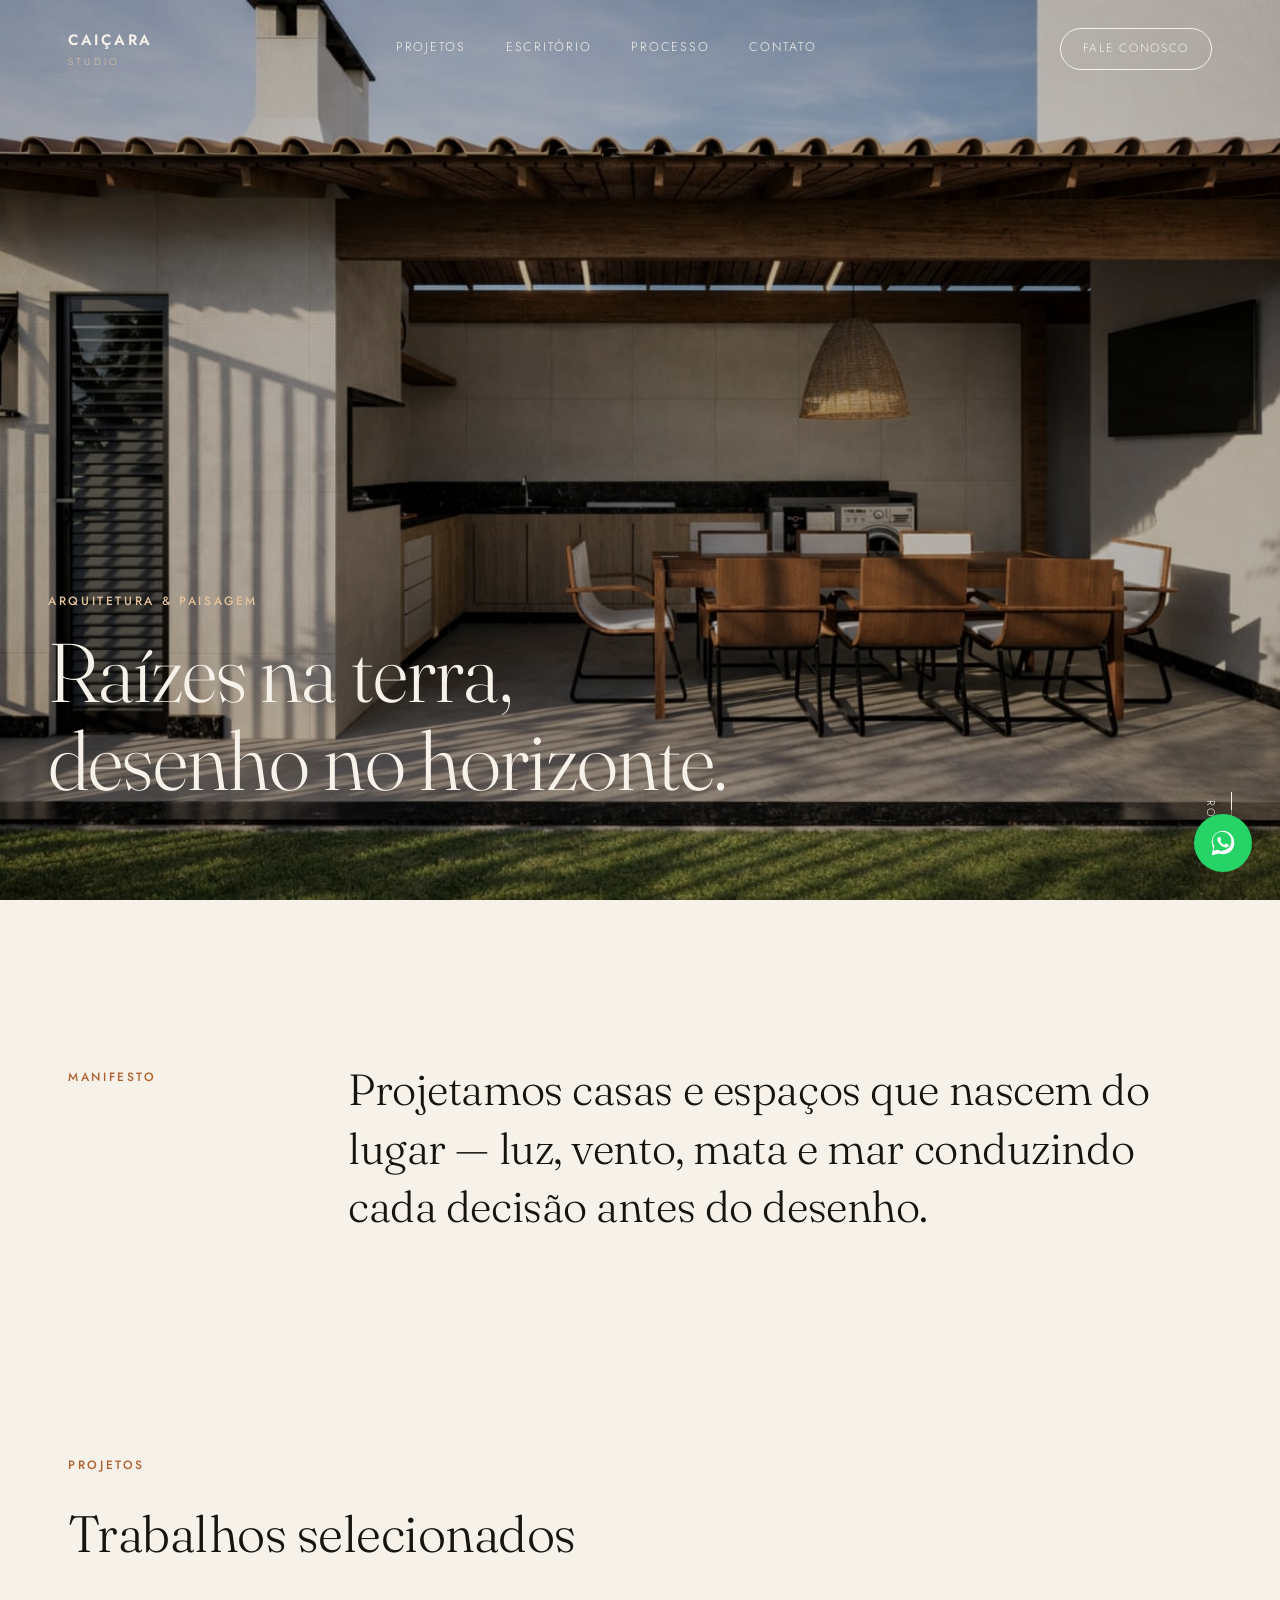
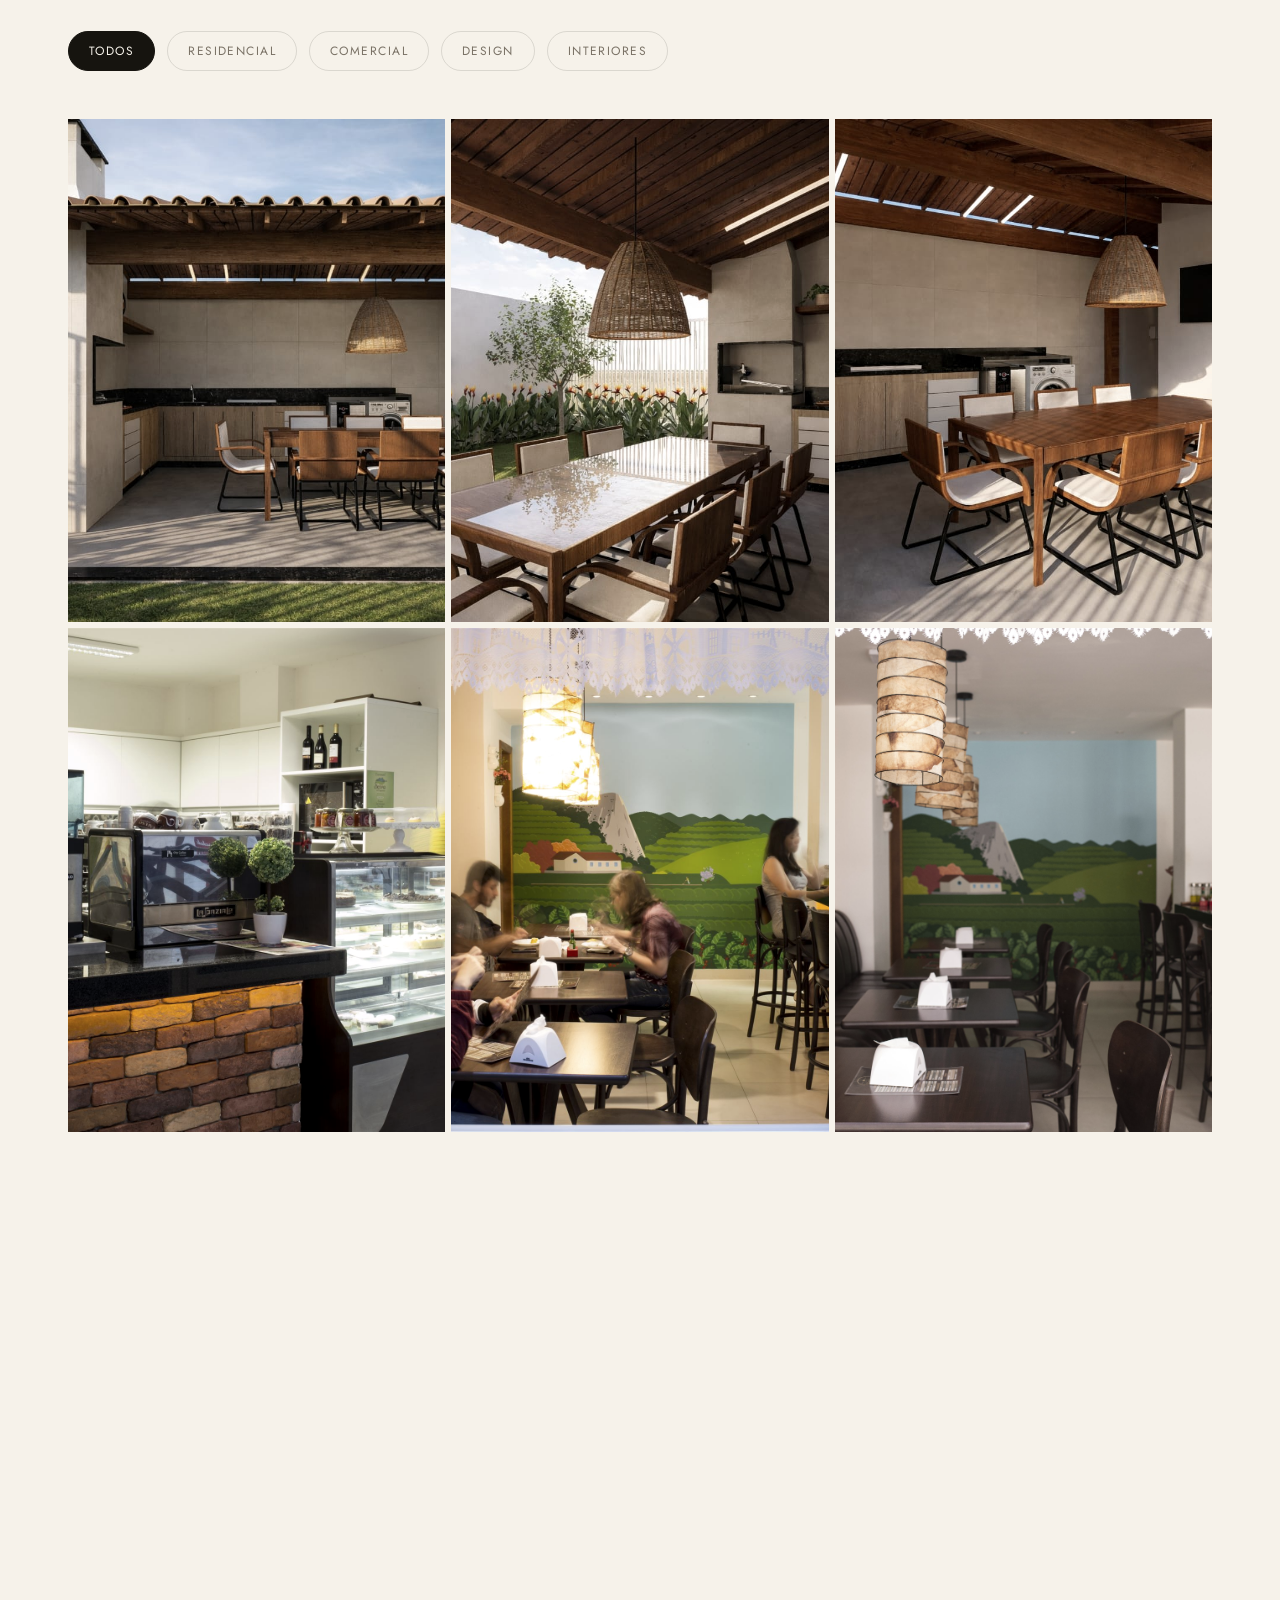
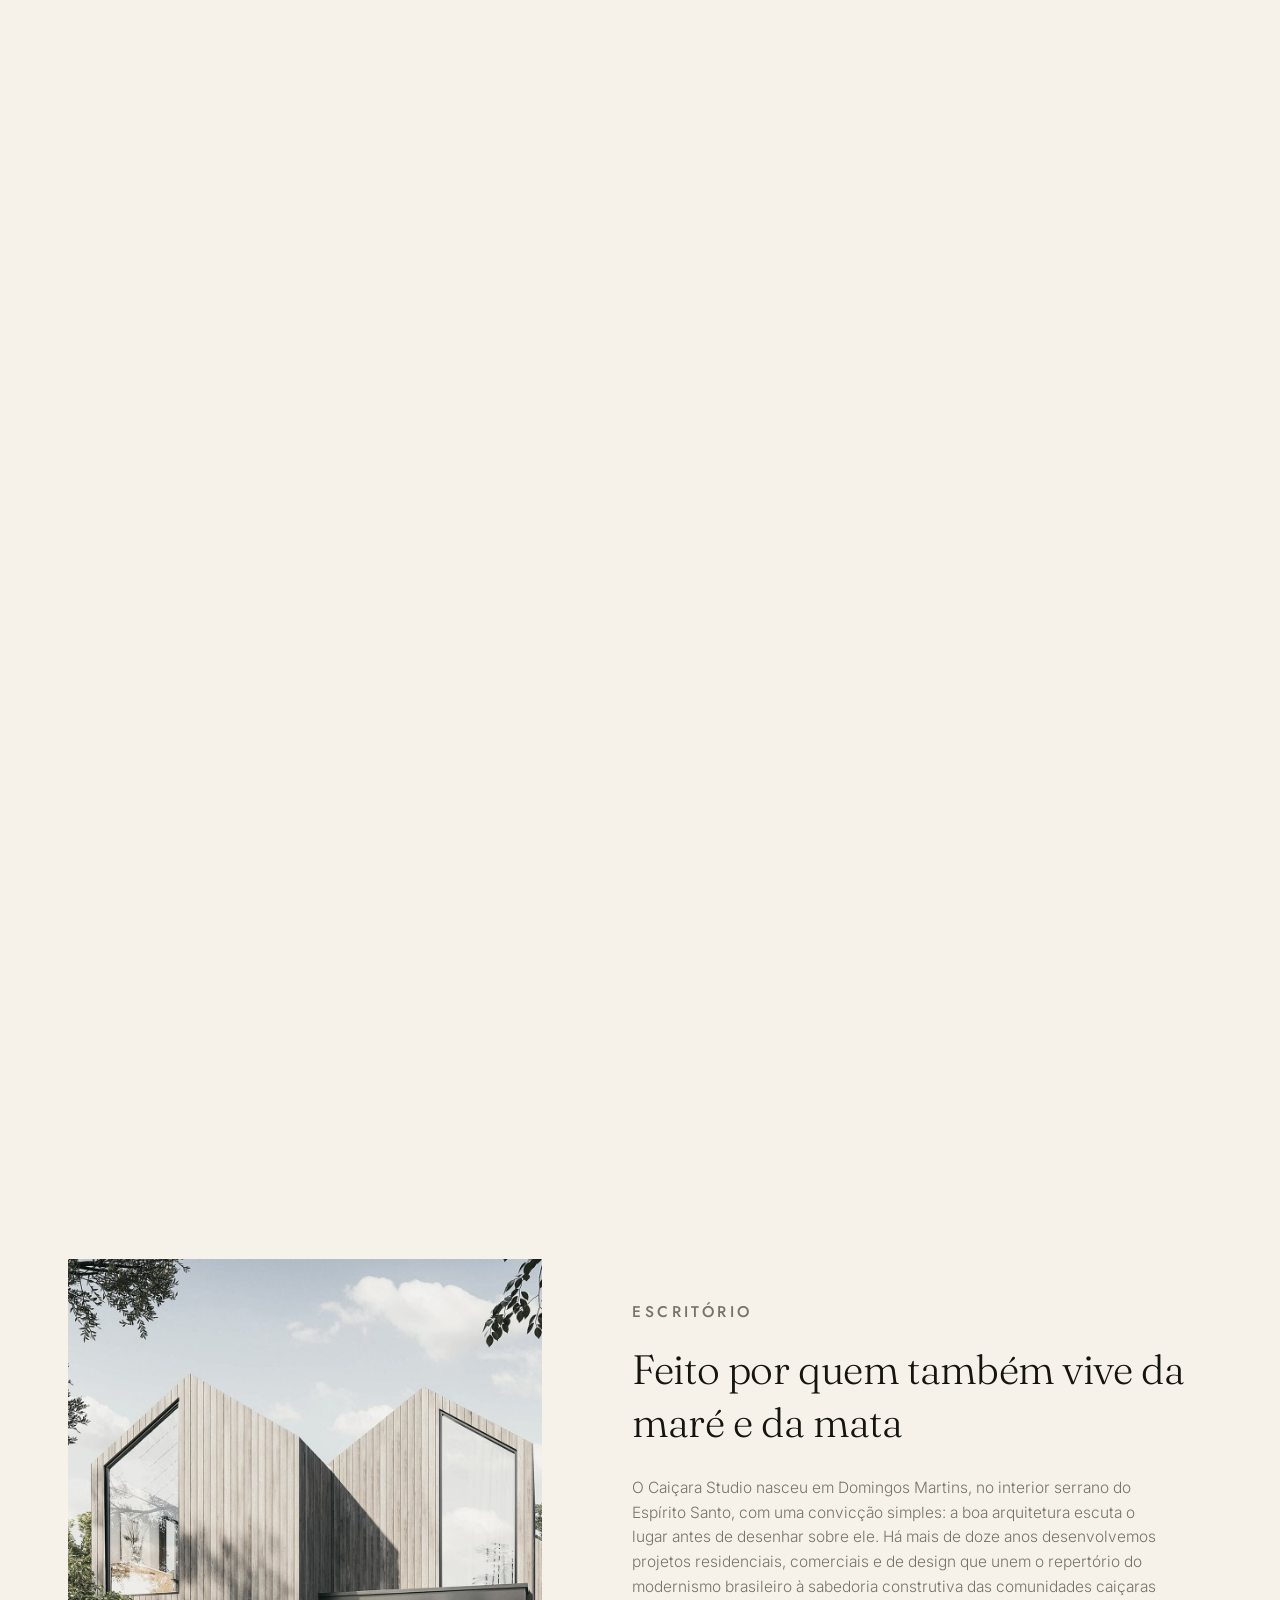
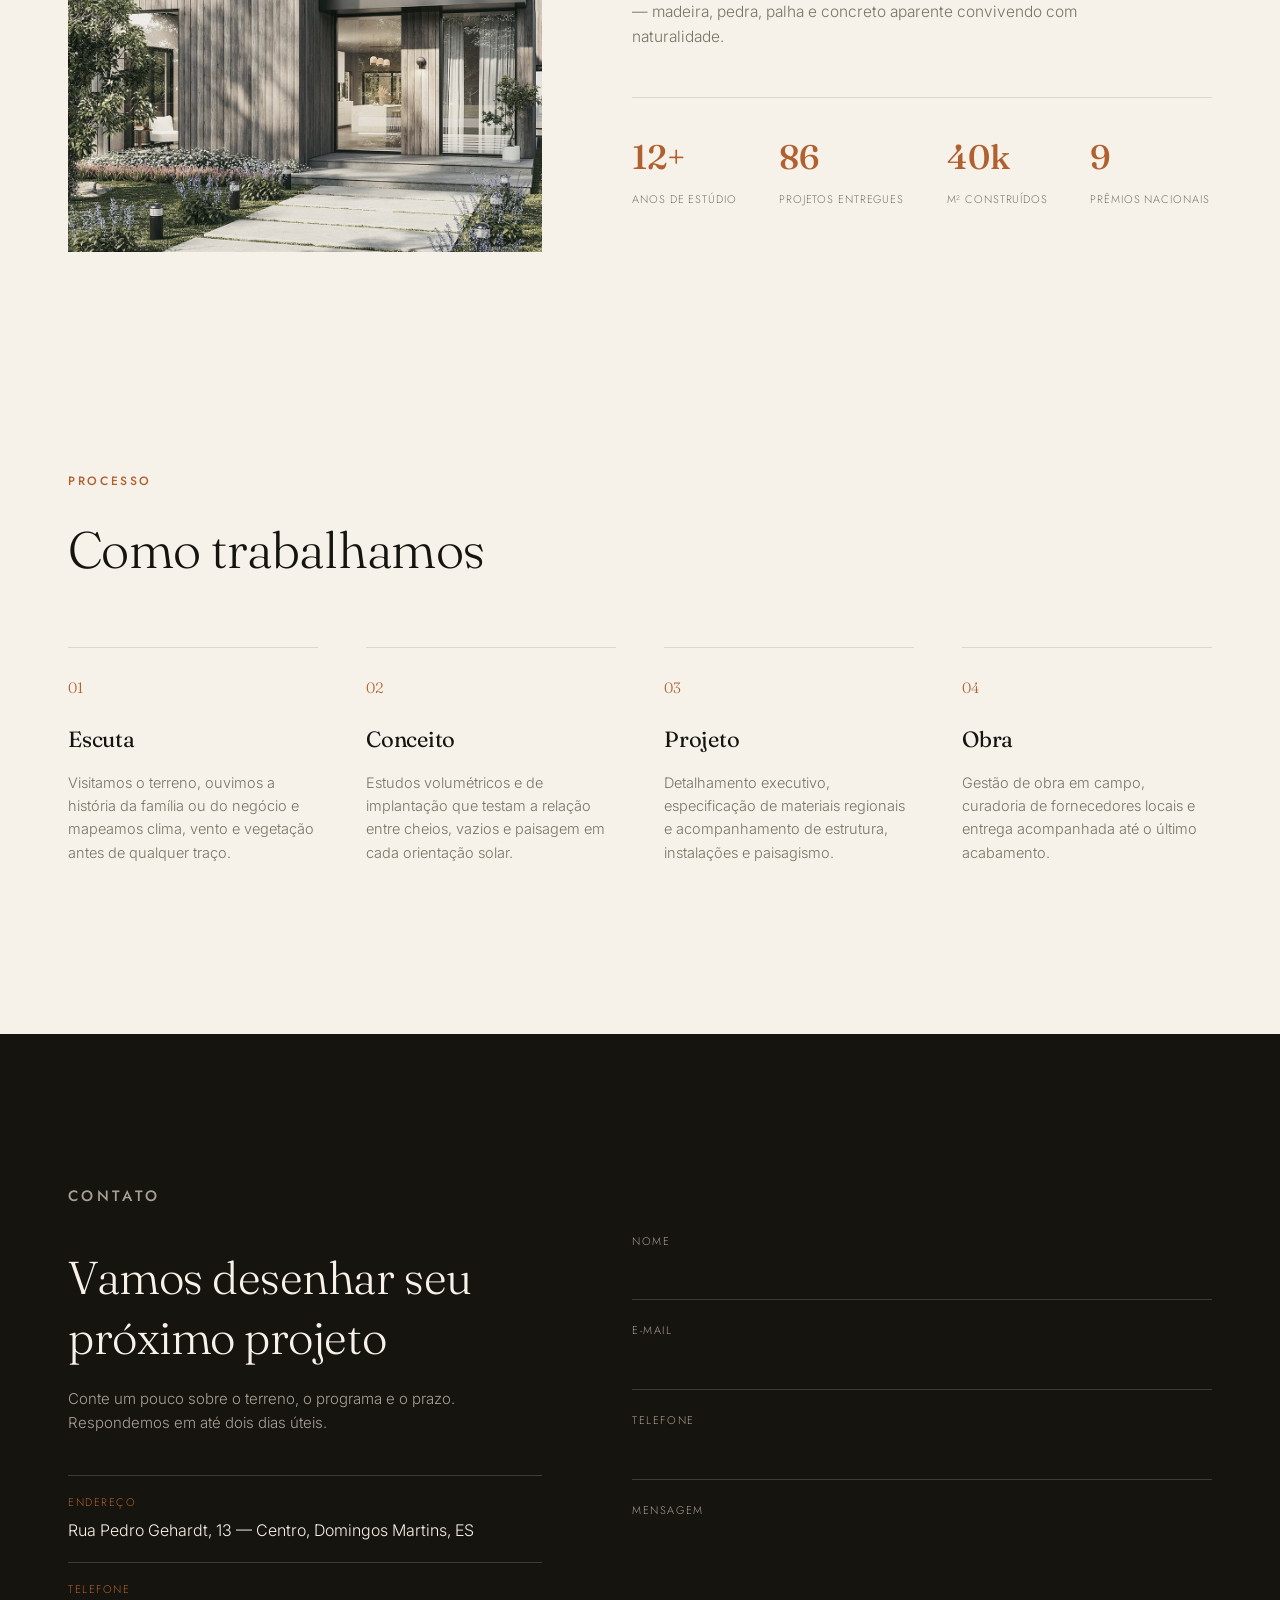
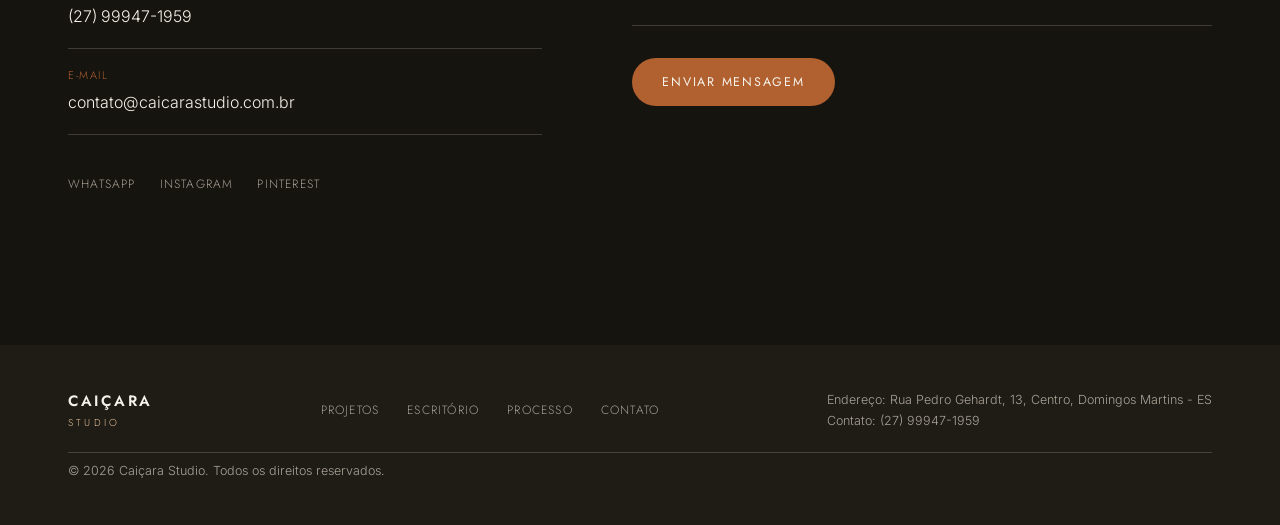
==== index.html @ fe9eb325 "Atualiza site" ====
<!DOCTYPE html>
<html lang="pt-BR">
<head>
<meta charset="UTF-8">
<meta name="viewport" content="width=device-width, initial-scale=1.0">
<title>Caiçara Studio — Arquitetura</title>
<meta name="description" content="Caiçara Studio — arquitetura contemporânea enraizada na paisagem brasileira.">
<link rel="preconnect" href="https://fonts.googleapis.com">
<link rel="preconnect" href="https://fonts.gstatic.com" crossorigin>
<link href="https://fonts.googleapis.com/css2?family=Fraunces:opsz,wght@9..144,300;9..144,400;9..144,500;9..144,600&family=Jost:wght@300;400;500;600&family=Inter:wght@300;400;500&display=swap" rel="stylesheet">
<link rel="stylesheet" href="assets/css/style.css">
</head>
<body>

<div class="preloader" id="preloader"><span>CAIÇARA STUDIO</span></div>

<header class="site-header" id="siteHeader">
  <div class="header-inner">
    <a href="#top" class="logo">CAIÇARA<span>STUDIO</span></a>
    <nav class="main-nav" id="mainNav">
      <a href="#projetos">Projetos</a>
      <a href="#escritorio">Escritório</a>
      <a href="#processo">Processo</a>
      <a href="#contato">Contato</a>
    </nav>
    <div class="header-right">
      <a href="#contato" class="btn-ghost">Fale conosco</a>
      <button class="nav-toggle" id="navToggle" aria-label="Abrir menu">
        <span></span><span></span><span></span>
      </button>
    </div>
  </div>
</header>

<div class="mobile-nav" id="mobileNav">
  <nav>
    <a href="#projetos">Projetos</a>
    <a href="#escritorio">Escritório</a>
    <a href="#processo">Processo</a>
    <a href="#contato">Contato</a>
  </nav>
  <div class="mobile-nav-footer">
    <p>Domingos Martins — Espírito Santo, Brasil</p>
    <p>contato@caicarastudio.com.br</p>
  </div>
</div>

<a href="https://wa.me/5527999471959?text=Ol%C3%A1%2C%20gostaria%20de%20falar%20sobre%20um%20projeto." class="whatsapp-btn" target="_blank" rel="noopener" aria-label="Falar no WhatsApp">
  <svg viewBox="0 0 32 32" fill="currentColor" aria-hidden="true">
    <path d="M16.02 3C9.4 3 4 8.37 4 14.98c0 2.17.58 4.28 1.68 6.15L3.9 29l8.05-1.75a12.98 12.98 0 0 0 4.07.65h.01c6.63 0 12.02-5.37 12.02-11.98C28.05 8.37 22.66 3 16.02 3zm0 21.9h-.01a9.9 9.9 0 0 1-5.05-1.38l-.36-.21-4.78 1.04 1.02-4.66-.24-.38a9.87 9.87 0 0 1-1.53-5.33c0-5.47 4.46-9.92 9.96-9.92 2.66 0 5.15 1.04 7.03 2.92a9.86 9.86 0 0 1 2.91 7.02c0 5.47-4.46 9.9-9.95 9.9zm5.45-7.42c-.3-.15-1.76-.87-2.03-.97-.27-.1-.47-.15-.67.15-.2.3-.77.97-.94 1.16-.17.2-.35.22-.65.07-.3-.15-1.24-.46-2.36-1.46-.87-.78-1.46-1.74-1.63-2.04-.17-.3-.02-.46.13-.6.13-.13.3-.35.44-.52.15-.17.2-.3.3-.5.1-.2.05-.37-.02-.52-.07-.15-.67-1.62-.92-2.22-.24-.58-.49-.5-.67-.51h-.57c-.2 0-.52.07-.79.37s-1.04 1.02-1.04 2.48 1.07 2.87 1.22 3.07c.15.2 2.1 3.2 5.08 4.49.71.31 1.26.49 1.69.62.71.23 1.36.2 1.87.12.57-.08 1.76-.72 2-1.42.25-.7.25-1.29.17-1.42-.07-.13-.27-.2-.57-.35z"/>
  </svg>
</a>

<main id="top">

  <!-- HERO -->
  <section class="hero">
    <div class="hero-media">
      <img src="assets/img/projeto-gourmet-exterior.jpg" alt="Casa Boiçucanga — área gourmet integrada ao jardim" loading="eager">
    </div>
    <div class="hero-content">
      <p class="eyebrow reveal">Arquitetura &amp; Paisagem</p>
      <h1 class="reveal">Raízes na terra,<br>desenho no horizonte.</h1>
    </div>
    <a href="#manifesto" class="scroll-cue">
      <span>Rolar</span>
      <i></i>
    </a>
  </section>

  <!-- MANIFESTO -->
  <section class="manifesto" id="manifesto">
    <div class="container split">
      <p class="eyebrow reveal">Manifesto</p>
      <h2 class="reveal">Projetamos casas e espaços que nascem do lugar — luz, vento, mata e mar conduzindo cada decisão antes do desenho.</h2>
    </div>
  </section>

  <!-- PROJETOS -->
  <section class="projects" id="projetos">
    <div class="container">
      <div class="section-head reveal">
        <p class="eyebrow">Projetos</p>
        <h2>Trabalhos selecionados</h2>
      </div>

      <div class="filters reveal">
        <button class="filter-btn active" data-filter="all">Todos</button>
        <button class="filter-btn" data-filter="residencial">Residencial</button>
        <button class="filter-btn" data-filter="comercial">Comercial</button>
        <button class="filter-btn" data-filter="design">Design</button>
        <button class="filter-btn" data-filter="interiores">Interiores</button>
      </div>

      <div class="project-grid" id="projectGrid">

        <article class="project-card reveal" data-category="residencial">
          <div class="project-img">
            <img src="assets/img/projeto-gourmet-exterior.jpg" alt="Casa Boiçucanga — fachada da área gourmet">
          </div>
          <div class="project-info">
            <h3>Casa Boiçucanga</h3>
            <p>Residencial — Fachada, Boiçucanga, SP</p>
          </div>
        </article>

        <article class="project-card reveal" data-category="residencial">
          <div class="project-img">
            <img src="assets/img/projeto-gourmet-jardim.jpg" alt="Casa Boiçucanga — área gourmet vista do jardim">
          </div>
          <div class="project-info">
            <h3>Casa Boiçucanga</h3>
            <p>Residencial — Jardim, Boiçucanga, SP</p>
          </div>
        </article>

        <article class="project-card reveal" data-category="interiores">
          <div class="project-img">
            <img src="assets/img/projeto-gourmet-jantar.jpg" alt="Casa Boiçucanga — área gourmet, sala de jantar">
          </div>
          <div class="project-info">
            <h3>Casa Boiçucanga</h3>
            <p>Interiores — Área Gourmet, Boiçucanga, SP</p>
          </div>
        </article>

        <article class="project-card reveal" data-category="comercial">
          <div class="project-img">
            <img src="assets/img/projeto-cafe-koehler-balcao.jpg" alt="Café Koehler — balcão e vitrine de doces">
          </div>
          <div class="project-info">
            <h3>Café Koehler</h3>
            <p>Comercial — Balcão, Domingos Martins, ES</p>
          </div>
        </article>

        <article class="project-card reveal" data-category="comercial">
          <div class="project-img">
            <img src="assets/img/projeto-cafe-koehler-salao.jpg" alt="Café Koehler — salão visto da vitrine externa">
          </div>
          <div class="project-info">
            <h3>Café Koehler</h3>
            <p>Comercial — Salão, Domingos Martins, ES</p>
          </div>
        </article>

        <article class="project-card reveal" data-category="design">
          <div class="project-img">
            <img src="assets/img/projeto-cafe-koehler-luminarias.jpg" alt="Café Koehler — luminárias artesanais feitas de filtros de café reutilizados">
          </div>
          <div class="project-info">
            <h3>Luminárias Café Koehler</h3>
            <p>Design — Iluminação autoral, Domingos Martins, ES</p>
          </div>
        </article>

        <article class="project-card reveal" data-category="design">
          <div class="project-img">
            <img src="assets/img/projeto-cafe-koehler-parede.jpg" alt="Café Koehler — luminárias e quadro em referência à cultura alemã sobre parede em OSB">
          </div>
          <div class="project-info">
            <h3>Café Koehler</h3>
            <p>Design — Identidade e materialidade, Domingos Martins, ES</p>
          </div>
        </article>

        <article class="project-card reveal" data-category="comercial">
          <div class="project-img">
            <img src="assets/img/projeto-cafe-koehler-cozinha.jpg" alt="Café Koehler — cozinha show e balcão de atendimento em movimento">
          </div>
          <div class="project-info">
            <h3>Café Koehler</h3>
            <p>Comercial — Cozinha Show, Domingos Martins, ES</p>
          </div>
        </article>

        <article class="project-card reveal" data-category="design">
          <div class="project-img">
            <img src="assets/img/projeto-garden-center-jardim.jpg" alt="Garden Center América do Sul — jardim sensorial com deck e vegetação">
          </div>
          <div class="project-info">
            <h3>Garden Center América do Sul</h3>
            <p>Design — Jardim Sensorial, Serra, ES</p>
          </div>
        </article>

        <article class="project-card reveal" data-category="comercial">
          <div class="project-img">
            <img src="assets/img/projeto-garden-center-lojas.jpg" alt="Garden Center América do Sul — corredor de lojas internas sob a estufa">
          </div>
          <div class="project-info">
            <h3>Garden Center América do Sul</h3>
            <p>Comercial — Lojas Internas, Serra, ES</p>
          </div>
        </article>

        <article class="project-card reveal" data-category="residencial">
          <div class="project-img">
            <img src="assets/img/projeto-residencia-render.jpg" alt="Residência Trapiche — fachada em madeira integrada à vegetação">
          </div>
          <div class="project-info">
            <h3>Residência Trapiche</h3>
            <p>Residencial — Ubatuba, SP</p>
          </div>
        </article>

        <article class="project-card reveal" data-category="interiores">
          <div class="project-img">
            <img src="assets/img/projeto-banheiro-suite.jpg" alt="Casa Boiçucanga — banheiro da suíte master">
          </div>
          <div class="project-info">
            <h3>Casa Boiçucanga</h3>
            <p>Interiores — Suíte Master, Boiçucanga, SP</p>
          </div>
        </article>

        <article class="project-card reveal" data-category="comercial">
          <div class="project-img">
            <img src="assets/img/projeto-garden-center-fachada.jpg" alt="Garden Center América do Sul — fachada e estacionamento">
          </div>
          <div class="project-info">
            <h3>Garden Center América do Sul</h3>
            <p>Comercial — Fachada, Serra, ES</p>
          </div>
        </article>

        <article class="project-card reveal" data-category="comercial">
          <div class="project-img">
            <img src="assets/img/projeto-garden-center-estufa.jpg" alt="Garden Center América do Sul — estufa com lago ornamental">
          </div>
          <div class="project-info">
            <h3>Garden Center América do Sul</h3>
            <p>Comercial — Estufa, Serra, ES</p>
          </div>
        </article>

        <article class="project-card reveal" data-category="interiores">
          <div class="project-img">
            <img src="assets/img/projeto-banheiro-master.jpg" alt="Casa Boiçucanga — lavabo social">
          </div>
          <div class="project-info">
            <h3>Casa Boiçucanga</h3>
            <p>Interiores — Lavabo Social, Boiçucanga, SP</p>
          </div>
        </article>

      </div>
    </div>
  </section>

  <!-- ESCRITÓRIO -->
  <section class="studio" id="escritorio">
    <div class="container split-2">
      <div class="studio-img reveal">
        <img src="assets/img/projeto-residencia-render.jpg" alt="Projeto Caiçara Studio — residência contemporânea em madeira">
      </div>
      <div class="studio-text reveal">
        <p class="eyebrow">Escritório</p>
        <h2>Feito por quem também vive da maré e da mata</h2>
        <p>O Caiçara Studio nasceu em Domingos Martins, no interior serrano do Espírito Santo, com uma convicção simples: a boa arquitetura escuta o lugar antes de desenhar sobre ele. Há mais de doze anos desenvolvemos projetos residenciais, comerciais e de design que unem o repertório do modernismo brasileiro à sabedoria construtiva das comunidades caiçaras — madeira, pedra, palha e concreto aparente convivendo com naturalidade.</p>
        <div class="stats">
          <div class="stat">
            <strong>12+</strong>
            <span>anos de estúdio</span>
          </div>
          <div class="stat">
            <strong>86</strong>
            <span>projetos entregues</span>
          </div>
          <div class="stat">
            <strong>40k</strong>
            <span>m² construídos</span>
          </div>
          <div class="stat">
            <strong>9</strong>
            <span>prêmios nacionais</span>
          </div>
        </div>
      </div>
    </div>
  </section>

  <!-- PROCESSO -->
  <section class="process" id="processo">
    <div class="container">
      <div class="section-head reveal">
        <p class="eyebrow">Processo</p>
        <h2>Como trabalhamos</h2>
      </div>
      <div class="process-grid">
        <div class="process-step reveal">
          <span class="step-num">01</span>
          <h3>Escuta</h3>
          <p>Visitamos o terreno, ouvimos a história da família ou do negócio e mapeamos clima, vento e vegetação antes de qualquer traço.</p>
        </div>
        <div class="process-step reveal">
          <span class="step-num">02</span>
          <h3>Conceito</h3>
          <p>Estudos volumétricos e de implantação que testam a relação entre cheios, vazios e paisagem em cada orientação solar.</p>
        </div>
        <div class="process-step reveal">
          <span class="step-num">03</span>
          <h3>Projeto</h3>
          <p>Detalhamento executivo, especificação de materiais regionais e acompanhamento de estrutura, instalações e paisagismo.</p>
        </div>
        <div class="process-step reveal">
          <span class="step-num">04</span>
          <h3>Obra</h3>
          <p>Gestão de obra em campo, curadoria de fornecedores locais e entrega acompanhada até o último acabamento.</p>
        </div>
      </div>
    </div>
  </section>

  <!-- CONTATO -->
  <section class="contact" id="contato">
    <div class="container split-2">
      <div class="contact-text reveal">
        <p class="eyebrow eyebrow-light">Contato</p>
        <h2>Vamos desenhar seu próximo projeto</h2>
        <p>Conte um pouco sobre o terreno, o programa e o prazo. Respondemos em até dois dias úteis.</p>
        <ul class="contact-info">
          <li><span>Endereço</span>Rua Pedro Gehardt, 13 — Centro, Domingos Martins, ES</li>
          <li><span>Telefone</span>(27) 99947-1959</li>
          <li><span>E-mail</span>contato@caicarastudio.com.br</li>
        </ul>
        <div class="socials">
          <a href="https://wa.me/5527999471959" target="_blank" rel="noopener">WhatsApp</a>
          <a href="#" aria-label="Instagram">Instagram</a>
          <a href="#" aria-label="Pinterest">Pinterest</a>
        </div>
      </div>
      <form class="contact-form reveal" id="contactForm">
        <div class="form-row">
          <label for="name">Nome</label>
          <input type="text" id="name" name="name" required>
        </div>
        <div class="form-row">
          <label for="email">E-mail</label>
          <input type="email" id="email" name="email" required>
        </div>
        <div class="form-row">
          <label for="phone">Telefone</label>
          <input type="tel" id="phone" name="phone">
        </div>
        <div class="form-row">
          <label for="message">Mensagem</label>
          <textarea id="message" name="message" rows="4" required></textarea>
        </div>
        <button type="submit" class="btn-solid">Enviar mensagem</button>
        <p class="form-note" id="formNote"></p>
      </form>
    </div>
  </section>

</main>

<footer class="site-footer">
  <div class="container footer-inner">
    <a href="#top" class="logo">CAIÇARA<span>STUDIO</span></a>
    <nav class="footer-nav">
      <a href="#projetos">Projetos</a>
      <a href="#escritorio">Escritório</a>
      <a href="#processo">Processo</a>
      <a href="#contato">Contato</a>
    </nav>
    <div class="footer-contact">
      <p>Endereço: Rua Pedro Gehardt, 13, Centro, Domingos Martins - ES</p>
      <p>Contato: (27) 99947-1959</p>
    </div>
    <p class="copyright">© <span id="year"></span> Caiçara Studio. Todos os direitos reservados.</p>
  </div>
</footer>

<script src="assets/js/main.js"></script>
</body>
</html>
---- assets/css/style.css ----
/* ===========================================================
   Caiçara Studio — design inspirado no minimalismo editorial
   de estúdios de arquitetura (referência: mk27.com)
   =========================================================== */

:root {
  --color-bg: #f6f2ea;
  --color-bg-alt: #efe8db;
  --color-dark: #16140f;
  --color-dark-alt: #1f1c16;
  --color-text: #2a2620;
  --color-muted: #7a7266;
  --color-accent: #b1602f;
  --color-accent-2: #5c6b4e;
  --color-line: rgba(22, 20, 15, 0.12);
  --color-line-light: rgba(246, 242, 234, 0.18);

  --font-display: "Fraunces", serif;
  --font-nav: "Jost", sans-serif;
  --font-body: "Inter", sans-serif;

  --container: 1240px;
  --transition: 0.5s cubic-bezier(.65,0,.35,1);
}

* { margin: 0; padding: 0; box-sizing: border-box; }

html { scroll-behavior: smooth; }

body {
  background: var(--color-bg);
  color: var(--color-text);
  font-family: var(--font-body);
  font-weight: 300;
  line-height: 1.6;
  -webkit-font-smoothing: antialiased;
  overflow-x: hidden;
}

img { display: block; max-width: 100%; }
a { color: inherit; text-decoration: none; }
button { font-family: inherit; cursor: pointer; border: none; background: none; }
ul { list-style: none; }

.container {
  max-width: var(--container);
  margin: 0 auto;
  padding: 0 48px;
}

.eyebrow {
  font-family: var(--font-nav);
  font-size: 12px;
  letter-spacing: 0.22em;
  text-transform: uppercase;
  color: var(--color-accent);
  margin-bottom: 18px;
  font-weight: 500;
}
.eyebrow-light { color: #d8b48f; }

h1, h2, h3 {
  font-family: var(--font-display);
  font-weight: 400;
  letter-spacing: -0.01em;
  color: var(--color-dark);
}

/* ---------- Preloader ---------- */
.preloader {
  position: fixed;
  inset: 0;
  background: var(--color-dark);
  color: var(--color-bg);
  display: flex;
  align-items: center;
  justify-content: center;
  z-index: 9999;
  font-family: var(--font-nav);
  letter-spacing: 0.3em;
  font-size: 13px;
  transition: opacity 0.6s ease, visibility 0.6s ease;
}
.preloader.hidden { opacity: 0; visibility: hidden; }

/* ---------- Header ---------- */
.site-header {
  position: fixed;
  top: 0; left: 0; right: 0;
  z-index: 500;
  transition: background var(--transition), padding var(--transition), border-color var(--transition);
  border-bottom: 1px solid transparent;
}
.site-header.scrolled {
  background: rgba(246, 242, 234, 0.92);
  backdrop-filter: blur(10px);
  border-color: var(--color-line);
}
.header-inner {
  max-width: var(--container);
  margin: 0 auto;
  padding: 28px 48px;
  display: flex;
  align-items: center;
  justify-content: space-between;
  transition: padding var(--transition);
}
.site-header.scrolled .header-inner { padding: 18px 48px; }

.logo {
  font-family: var(--font-nav);
  font-size: 15px;
  letter-spacing: 0.18em;
  font-weight: 600;
  color: var(--color-bg);
  transition: color var(--transition);
}
.logo span {
  display: block;
  font-weight: 300;
  font-size: 10px;
  letter-spacing: 0.32em;
  color: #e3c39c;
  margin-top: 2px;
  transition: color var(--transition);
}
.site-header.scrolled .logo { color: var(--color-dark); }
.site-header.scrolled .logo span { color: var(--color-accent); }

.main-nav { display: flex; gap: 40px; }
.main-nav a {
  font-family: var(--font-nav);
  font-size: 12.5px;
  letter-spacing: 0.14em;
  text-transform: uppercase;
  color: var(--color-bg);
  position: relative;
  padding-bottom: 4px;
  transition: color var(--transition);
}
.main-nav a::after {
  content: "";
  position: absolute;
  left: 0; bottom: 0;
  width: 0; height: 1px;
  background: var(--color-accent);
  transition: width var(--transition);
}
.main-nav a:hover::after { width: 100%; }
.site-header.scrolled .main-nav a { color: var(--color-dark); }

.header-right { display: flex; align-items: center; gap: 28px; }

.btn-ghost {
  font-family: var(--font-nav);
  font-size: 12px;
  letter-spacing: 0.14em;
  text-transform: uppercase;
  color: var(--color-bg);
  border: 1px solid var(--color-bg);
  padding: 10px 22px;
  border-radius: 100px;
  transition: background var(--transition), color var(--transition), border-color var(--transition);
}
.btn-ghost:hover { background: var(--color-bg); color: var(--color-dark); }
.site-header.scrolled .btn-ghost { color: var(--color-dark); border-color: var(--color-dark); }
.site-header.scrolled .btn-ghost:hover { background: var(--color-dark); color: var(--color-bg); }

.btn-solid {
  font-family: var(--font-nav);
  font-size: 12.5px;
  letter-spacing: 0.14em;
  text-transform: uppercase;
  background: var(--color-dark);
  color: var(--color-bg);
  padding: 15px 30px;
  border-radius: 100px;
  transition: background var(--transition), transform var(--transition);
}
.btn-solid:hover { background: var(--color-accent); transform: translateY(-2px); }

.nav-toggle {
  display: none;
  flex-direction: column;
  gap: 5px;
  width: 28px;
}
.nav-toggle span {
  display: block;
  height: 1px;
  background: var(--color-bg);
  transition: transform var(--transition), opacity var(--transition), background var(--transition);
}
.site-header.scrolled .nav-toggle span { background: var(--color-dark); }
.nav-toggle.open span { background: var(--color-bg) !important; }
.nav-toggle.open span:nth-child(1) { transform: translateY(6px) rotate(45deg); }
.nav-toggle.open span:nth-child(2) { opacity: 0; }
.nav-toggle.open span:nth-child(3) { transform: translateY(-6px) rotate(-45deg); }

/* ---------- Mobile nav ---------- */
.mobile-nav {
  position: fixed;
  inset: 0;
  background: var(--color-dark);
  z-index: 400;
  display: flex;
  flex-direction: column;
  justify-content: space-between;
  padding: 120px 48px 60px;
  transform: translateY(-100%);
  transition: transform 0.6s cubic-bezier(.65,0,.35,1);
}
.mobile-nav.open { transform: translateY(0); }
.mobile-nav nav { display: flex; flex-direction: column; gap: 22px; }
.mobile-nav nav a {
  font-family: var(--font-display);
  font-size: 38px;
  color: var(--color-bg);
}
.mobile-nav-footer { color: var(--color-muted); font-size: 13px; }
.mobile-nav-footer p { margin-bottom: 6px; }

/* ---------- Hero ---------- */
.hero {
  position: relative;
  height: 100vh;
  min-height: 640px;
  display: flex;
  align-items: flex-end;
  overflow: hidden;
}
.hero-media {
  position: absolute;
  inset: 0;
}
.hero-media img {
  width: 100%; height: 100%;
  object-fit: cover;
  filter: grayscale(15%) contrast(1.05) brightness(0.72);
  transform: scale(1.08);
  animation: heroZoom 14s ease-out forwards;
}
@keyframes heroZoom { to { transform: scale(1); } }

.hero-content {
  position: relative;
  z-index: 2;
  padding: 0 48px 96px;
  color: var(--color-bg);
}
.hero-content .eyebrow { color: #e3c39c; }
.hero-content h1 {
  font-size: clamp(40px, 6.5vw, 92px);
  font-weight: 300;
  line-height: 1.05;
  color: var(--color-bg);
  max-width: 900px;
}

.scroll-cue {
  position: absolute;
  right: 48px; bottom: 48px;
  z-index: 2;
  display: flex;
  align-items: center;
  gap: 12px;
  color: var(--color-bg);
}
.scroll-cue span {
  font-family: var(--font-nav);
  font-size: 11px;
  letter-spacing: 0.2em;
  text-transform: uppercase;
  writing-mode: vertical-rl;
}
.scroll-cue i {
  width: 1px; height: 60px;
  background: rgba(246,242,234,0.4);
  position: relative;
  overflow: hidden;
}
.scroll-cue i::after {
  content: "";
  position: absolute;
  top: 0; left: 0; right: 0;
  height: 30%;
  background: var(--color-bg);
  animation: scrollLine 2.2s ease-in-out infinite;
}
@keyframes scrollLine {
  0% { transform: translateY(-100%); }
  100% { transform: translateY(300%); }
}

/* ---------- Manifesto ---------- */
.manifesto {
  padding: 160px 0;
  background: var(--color-bg);
}
.split { display: flex; gap: 80px; align-items: flex-start; }
.split .eyebrow { flex: 0 0 200px; padding-top: 8px; }
.manifesto h2 {
  font-size: clamp(28px, 3.4vw, 46px);
  font-weight: 300;
  line-height: 1.35;
  max-width: 900px;
}

/* ---------- Section head ---------- */
.section-head { margin-bottom: 56px; }
.section-head h2 {
  font-size: clamp(32px, 4vw, 52px);
  font-weight: 300;
}

/* ---------- Projects ---------- */
.projects { padding: 60px 0 160px; }

.filters {
  display: flex;
  gap: 12px;
  flex-wrap: wrap;
  margin-bottom: 48px;
}
.filter-btn {
  font-family: var(--font-nav);
  font-size: 12px;
  letter-spacing: 0.12em;
  text-transform: uppercase;
  padding: 10px 20px;
  border: 1px solid var(--color-line);
  border-radius: 100px;
  color: var(--color-muted);
  transition: all var(--transition);
}
.filter-btn:hover { border-color: var(--color-dark); color: var(--color-dark); }
.filter-btn.active { background: var(--color-dark); color: var(--color-bg); border-color: var(--color-dark); }

.project-grid {
  display: grid;
  grid-template-columns: repeat(3, 1fr);
  gap: 6px;
}
.project-card {
  position: relative;
  overflow: hidden;
  cursor: pointer;
  transition: opacity 0.4s ease, transform 0.4s ease;
}
.project-card.hidden-card { display: none; }
.project-img { overflow: hidden; aspect-ratio: 3/4; }
.project-img img {
  width: 100%; height: 100%;
  object-fit: cover;
  filter: grayscale(25%) contrast(1.02);
  transition: transform 0.9s cubic-bezier(.25,.8,.25,1), filter 0.6s ease;
}
.project-card:hover .project-img img { transform: scale(1.08); filter: grayscale(0%) contrast(1.05); }

.project-info {
  position: absolute;
  left: 0; right: 0; bottom: 0;
  padding: 28px 26px;
  background: linear-gradient(to top, rgba(15,13,9,0.82) 0%, rgba(15,13,9,0) 100%);
  color: var(--color-bg);
  transform: translateY(12px);
  opacity: 0;
  transition: all var(--transition);
}
.project-card:hover .project-info { transform: translateY(0); opacity: 1; }
.project-info h3 { color: var(--color-bg); font-size: 20px; font-weight: 400; margin-bottom: 4px; }
.project-info p { font-family: var(--font-nav); font-size: 11.5px; letter-spacing: 0.1em; text-transform: uppercase; color: #d8cfc0; }

/* ---------- Studio ---------- */
.studio { padding: 40px 0 160px; background: var(--color-bg); }
.split-2 {
  display: grid;
  grid-template-columns: 0.9fr 1.1fr;
  gap: 90px;
  align-items: center;
}
.studio-img { aspect-ratio: 4/5; overflow: hidden; }
.studio-img img { width: 100%; height: 100%; object-fit: cover; filter: grayscale(30%); }
.studio-text h2 {
  font-size: clamp(28px, 3.2vw, 42px);
  font-weight: 300;
  line-height: 1.3;
  margin-bottom: 26px;
}
.studio-text p { color: var(--color-muted); max-width: 540px; font-size: 15.5px; }

.stats {
  display: grid;
  grid-template-columns: repeat(4, auto);
  gap: 40px;
  margin-top: 48px;
  padding-top: 32px;
  border-top: 1px solid var(--color-line);
}
.stat strong {
  display: block;
  font-family: var(--font-display);
  font-size: 34px;
  font-weight: 500;
  color: var(--color-accent);
}
.stat span {
  font-family: var(--font-nav);
  font-size: 11px;
  letter-spacing: 0.08em;
  text-transform: uppercase;
  color: var(--color-muted);
}

/* ---------- Process ---------- */
.process { padding: 60px 0 170px; }
.process-grid {
  display: grid;
  grid-template-columns: repeat(4, 1fr);
  gap: 48px;
}
.process-step { border-top: 1px solid var(--color-line); padding-top: 28px; }
.step-num {
  font-family: var(--font-display);
  font-size: 15px;
  color: var(--color-accent);
  display: block;
  margin-bottom: 22px;
}
.process-step h3 { font-size: 22px; font-weight: 400; margin-bottom: 14px; }
.process-step p { color: var(--color-muted); font-size: 14.5px; }

/* ---------- Contact ---------- */
.contact {
  background: var(--color-dark);
  color: var(--color-bg);
  padding: 150px 0;
}
.contact-text h2 {
  color: var(--color-bg);
  font-size: clamp(30px, 3.6vw, 46px);
  font-weight: 300;
  line-height: 1.3;
  margin-bottom: 20px;
}
.contact-text > p { color: #a8a196; max-width: 420px; margin-bottom: 40px; font-size: 15px; }

.contact-info { margin-bottom: 40px; }
.contact-info li {
  padding: 18px 0;
  border-top: 1px solid var(--color-line-light);
  font-size: 16px;
}
.contact-info li:last-child { border-bottom: 1px solid var(--color-line-light); }
.contact-info span {
  display: block;
  font-family: var(--font-nav);
  font-size: 11px;
  letter-spacing: 0.14em;
  text-transform: uppercase;
  color: var(--color-accent);
  margin-bottom: 6px;
}

.socials { display: flex; gap: 24px; }
.socials a {
  font-family: var(--font-nav);
  font-size: 12px;
  letter-spacing: 0.1em;
  text-transform: uppercase;
  color: #a8a196;
  border-bottom: 1px solid transparent;
  transition: color var(--transition), border-color var(--transition);
}
.socials a:hover { color: var(--color-bg); border-color: var(--color-bg); }

.contact-form { display: flex; flex-direction: column; gap: 22px; }
.form-row { display: flex; flex-direction: column; gap: 10px; }
.form-row label {
  font-family: var(--font-nav);
  font-size: 11px;
  letter-spacing: 0.14em;
  text-transform: uppercase;
  color: #a8a196;
}
.form-row input, .form-row textarea {
  background: transparent;
  border: none;
  border-bottom: 1px solid var(--color-line-light);
  color: var(--color-bg);
  font-family: var(--font-body);
  font-size: 15px;
  padding: 10px 0;
  resize: none;
  transition: border-color var(--transition);
}
.form-row input:focus, .form-row textarea:focus {
  outline: none;
  border-color: var(--color-accent);
}
.contact-form .btn-solid {
  background: var(--color-accent);
  color: var(--color-bg);
  align-self: flex-start;
  margin-top: 10px;
}
.contact-form .btn-solid:hover { background: var(--color-bg); color: var(--color-dark); }
.form-note { font-size: 13px; color: #d8b48f; min-height: 18px; }

/* ---------- Footer ---------- */
.site-footer { background: var(--color-dark-alt); color: #a8a196; padding: 44px 0; }
.footer-inner {
  display: flex;
  align-items: center;
  justify-content: space-between;
  flex-wrap: wrap;
  gap: 20px;
}
.footer-inner .logo { color: var(--color-bg); }
.footer-nav { display: flex; gap: 28px; }
.footer-nav a {
  font-family: var(--font-nav);
  font-size: 12px;
  letter-spacing: 0.1em;
  text-transform: uppercase;
  color: #a8a196;
  transition: color var(--transition);
}
.footer-nav a:hover { color: var(--color-bg); }
.footer-contact {
  font-size: 12.5px;
  line-height: 1.7;
  color: #a8a196;
}
.copyright { font-size: 12.5px; width: 100%; padding-top: 8px; border-top: 1px solid var(--color-line-light); }

/* ---------- WhatsApp floating button ---------- */
.whatsapp-btn {
  position: fixed;
  right: 28px;
  bottom: 28px;
  z-index: 600;
  width: 58px;
  height: 58px;
  border-radius: 50%;
  background: #25d366;
  color: #fff;
  display: flex;
  align-items: center;
  justify-content: center;
  box-shadow: 0 8px 24px rgba(0,0,0,0.25);
  transition: transform var(--transition), box-shadow var(--transition);
}
.whatsapp-btn svg { width: 30px; height: 30px; }
.whatsapp-btn:hover { transform: scale(1.08); box-shadow: 0 10px 28px rgba(0,0,0,0.32); }

@media (max-width: 620px) {
  .whatsapp-btn { right: 18px; bottom: 18px; width: 52px; height: 52px; }
  .whatsapp-btn svg { width: 26px; height: 26px; }
}

/* ---------- Reveal animation ---------- */
.reveal {
  opacity: 0;
  transform: translateY(28px);
  transition: opacity 0.9s cubic-bezier(.25,.8,.25,1), transform 0.9s cubic-bezier(.25,.8,.25,1);
}
.reveal.in-view { opacity: 1; transform: translateY(0); }

/* ---------- Responsive ---------- */
@media (max-width: 1080px) {
  .project-grid { grid-template-columns: repeat(2, 1fr); }
  .process-grid { grid-template-columns: repeat(2, 1fr); }
  .split-2 { grid-template-columns: 1fr; gap: 48px; }
  .studio-img { max-width: 460px; }
}

@media (max-width: 860px) {
  .main-nav, .btn-ghost { display: none; }
  .nav-toggle { display: flex; }
  .split { flex-direction: column; gap: 24px; }
  .split .eyebrow { flex: none; }
  .stats { grid-template-columns: repeat(2, 1fr); }
}

@media (max-width: 620px) {
  .container { padding: 0 24px; }
  .header-inner { padding: 22px 24px; }
  .hero-content { padding: 0 24px 64px; }
  .scroll-cue { right: 24px; bottom: 24px; }
  .project-grid { grid-template-columns: 1fr; }
  .process-grid { grid-template-columns: 1fr; }
  .manifesto { padding: 110px 0; }
  .projects { padding: 40px 0 100px; }
  .studio { padding: 20px 0 110px; }
  .process { padding: 40px 0 110px; }
  .contact { padding: 100px 0; }
  .mobile-nav { padding: 100px 24px 40px; }
  .mobile-nav nav a { font-size: 30px; }
}
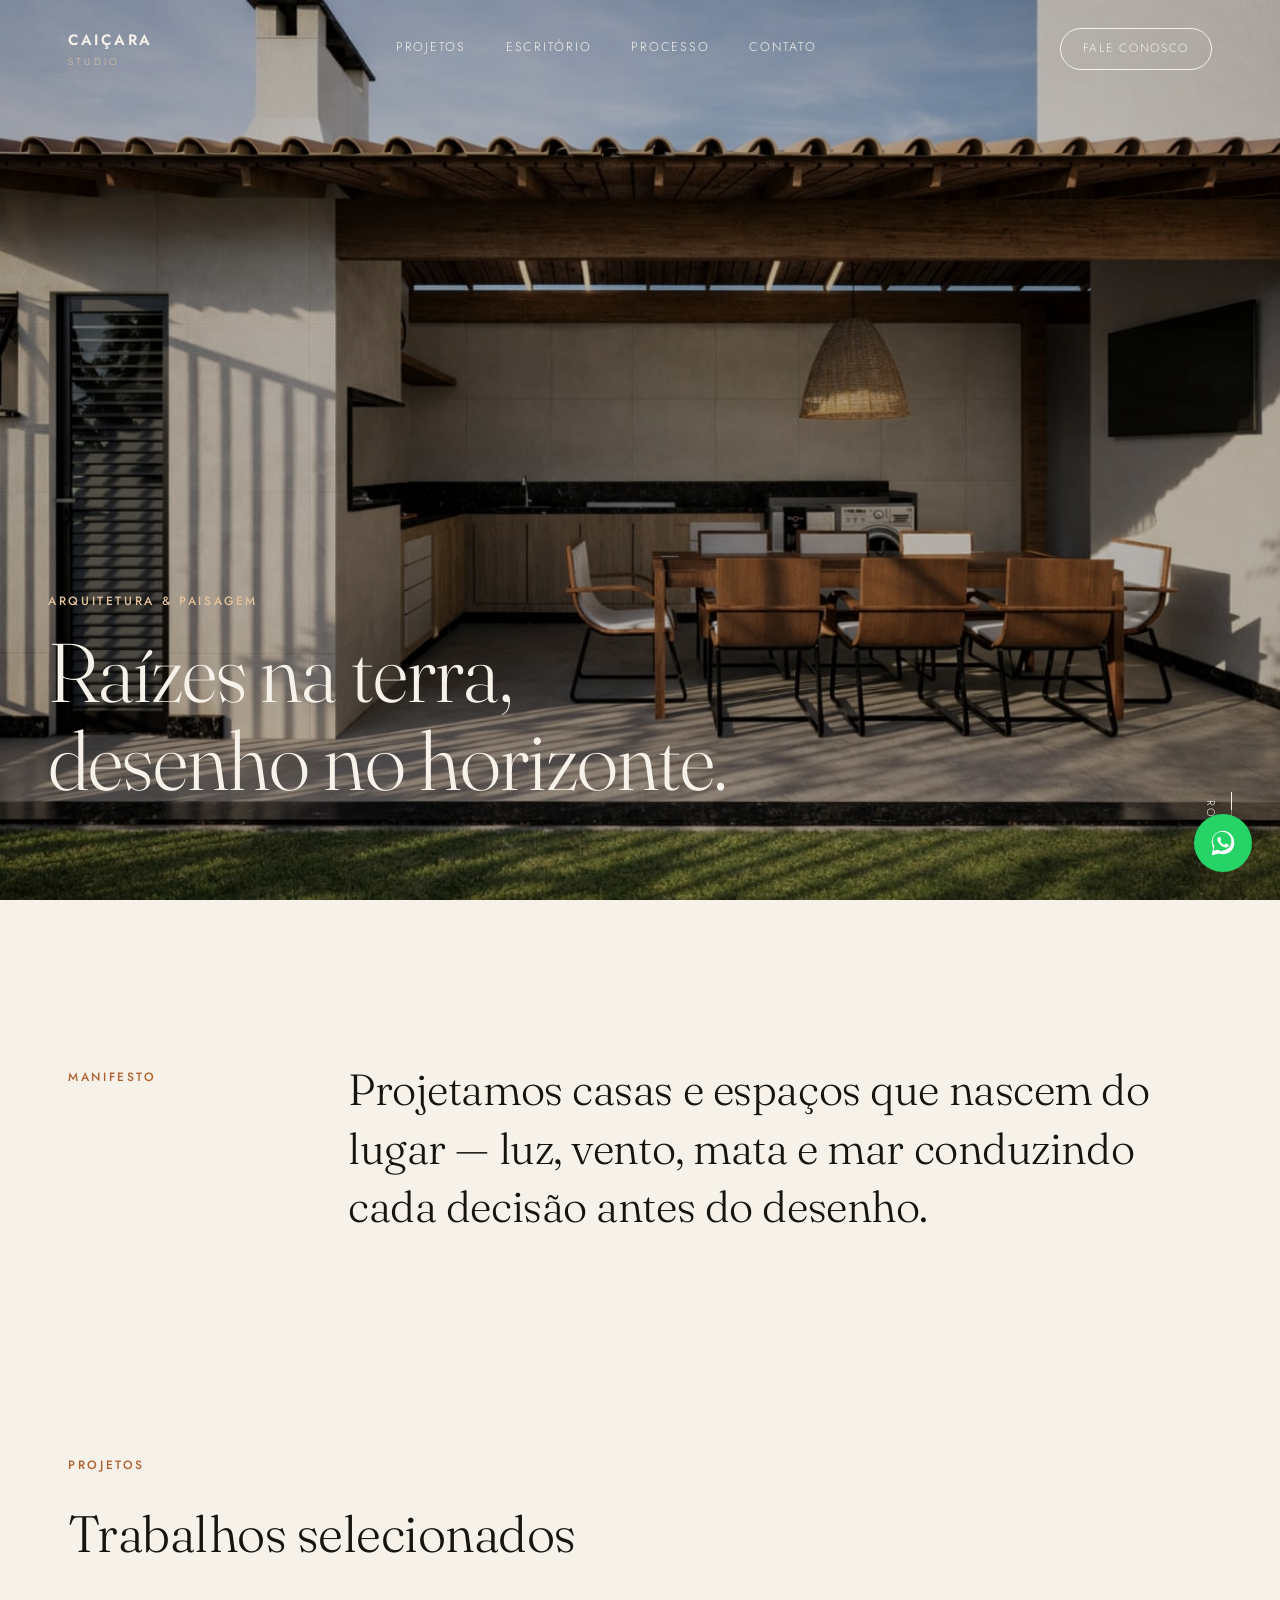
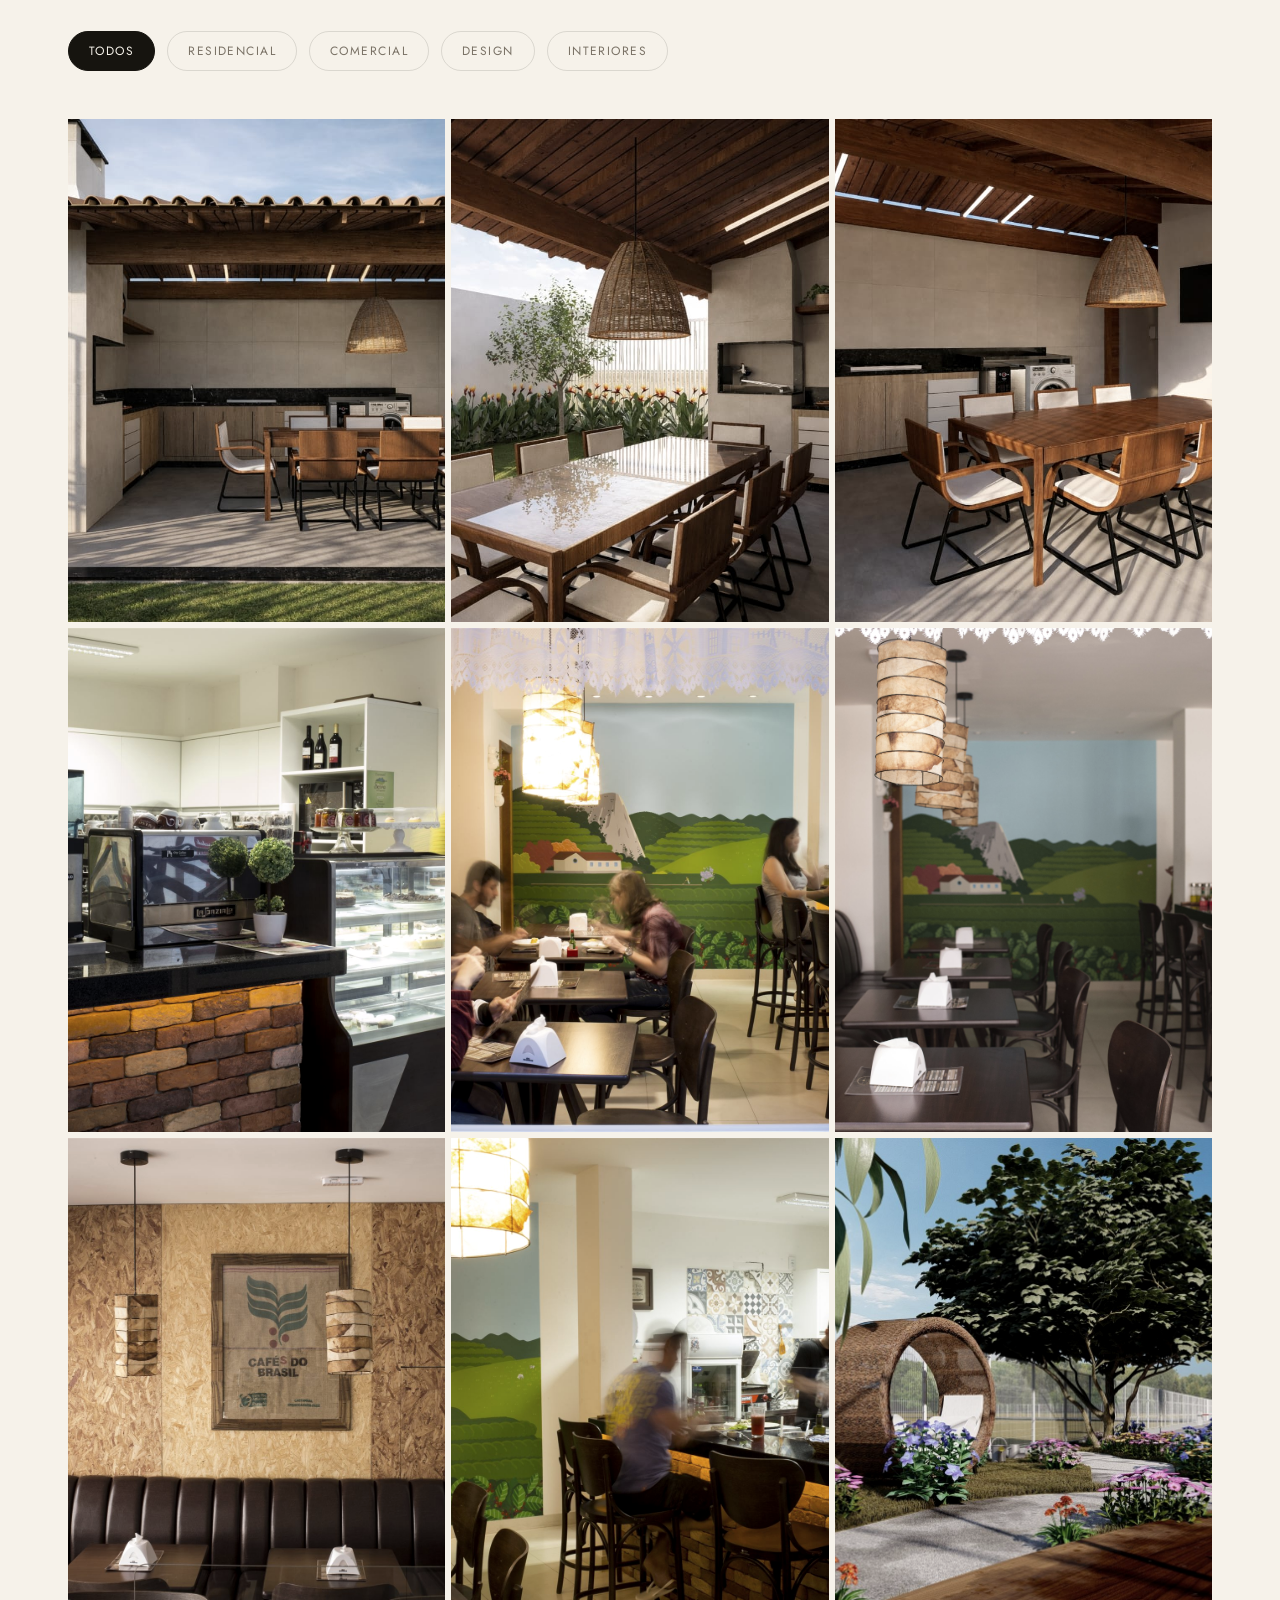
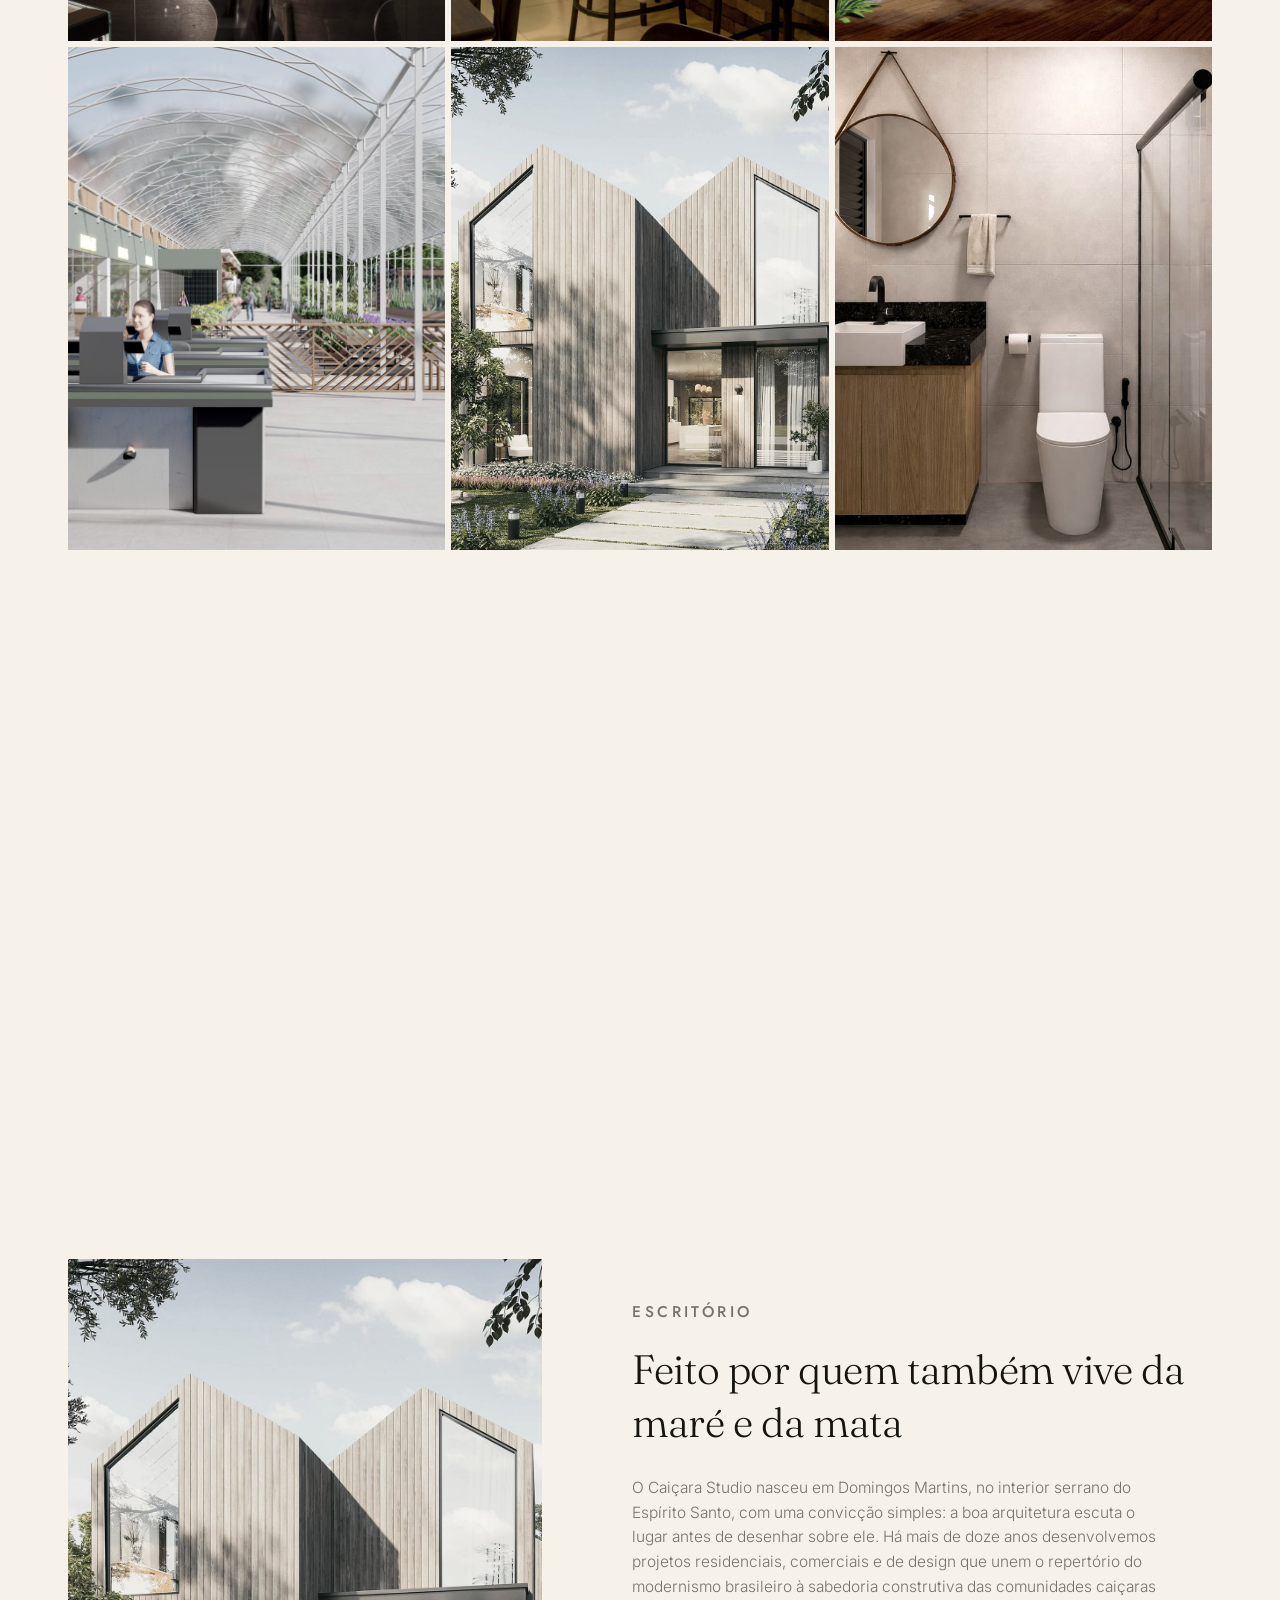
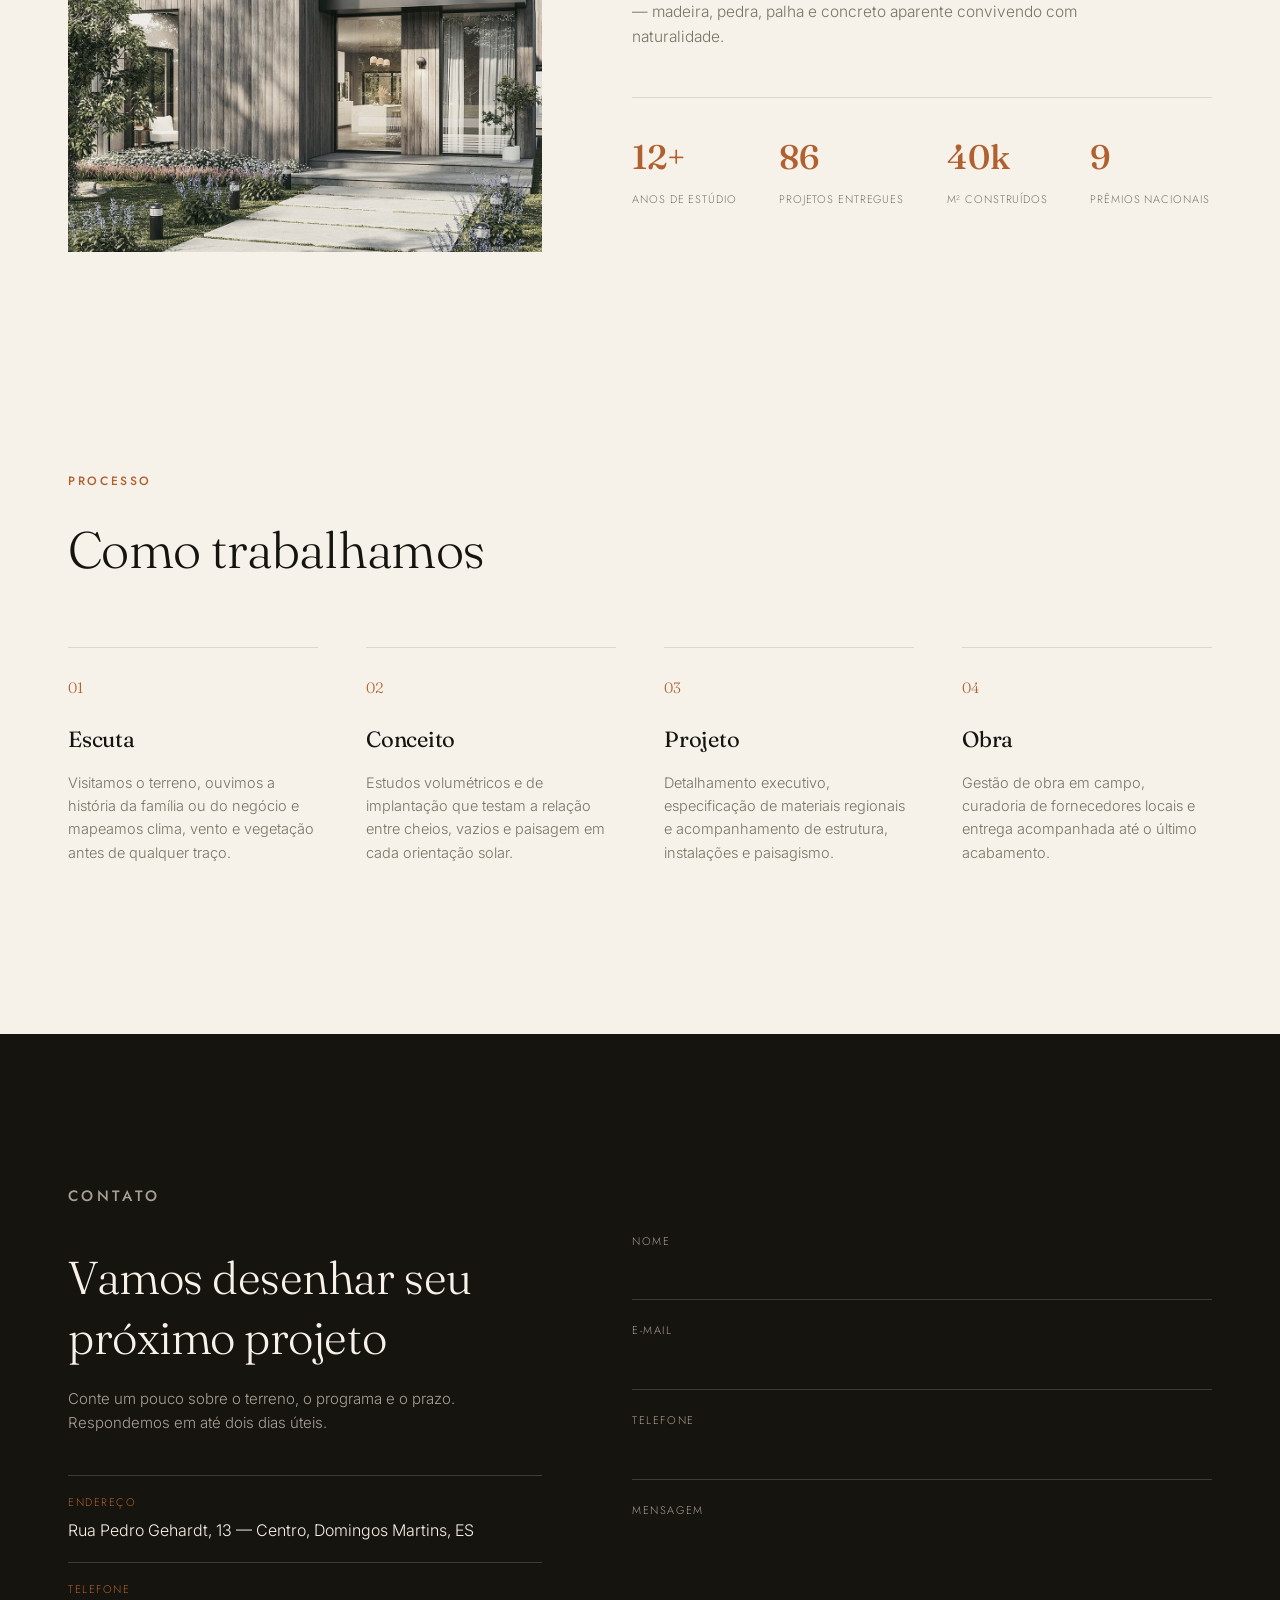
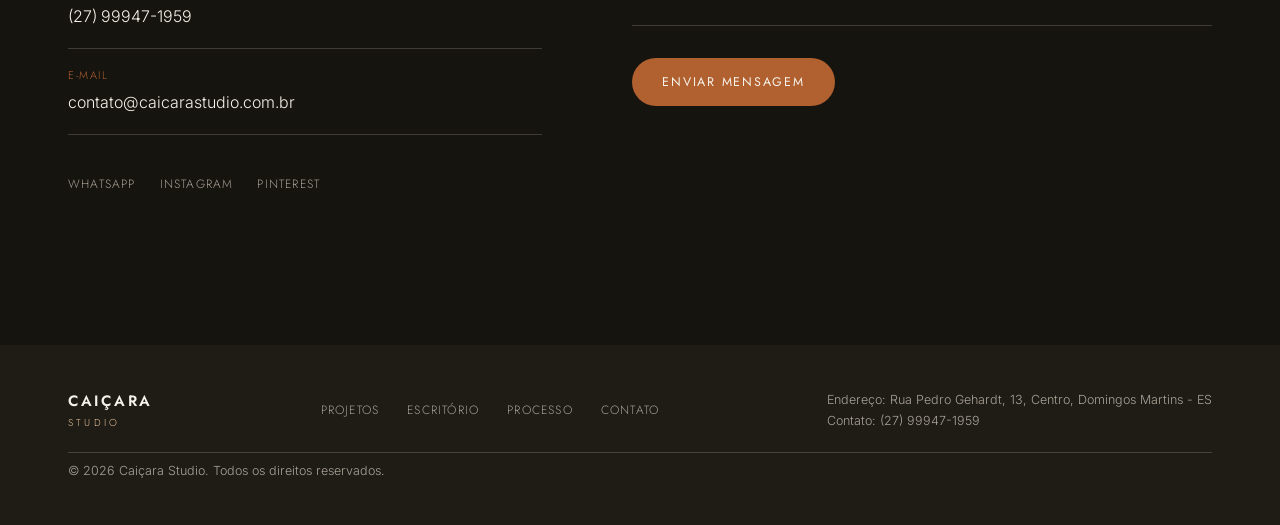
==== commit 9db26208: "Atualiza site" ====
--- a/index.html
+++ b/index.html
@@ -56,7 +56,7 @@
   <!-- HERO -->
   <section class="hero">
     <div class="hero-media">
-      <img src="assets/img/projeto-gourmet-exterior.jpg" alt="Casa Boiçucanga — área gourmet integrada ao jardim" loading="eager">
+      <img src="assets/img/projeto-gourmet-exterior.jpg" alt="Casa Colina de Laranjeiras — área gourmet integrada ao jardim" loading="eager">
     </div>
     <div class="hero-content">
       <p class="eyebrow reveal">Arquitetura &amp; Paisagem</p>
@@ -96,31 +96,31 @@
 
         <article class="project-card reveal" data-category="residencial">
           <div class="project-img">
-            <img src="assets/img/projeto-gourmet-exterior.jpg" alt="Casa Boiçucanga — fachada da área gourmet">
-          </div>
-          <div class="project-info">
-            <h3>Casa Boiçucanga</h3>
-            <p>Residencial — Fachada, Boiçucanga, SP</p>
+            <img src="assets/img/projeto-gourmet-exterior.jpg" alt="Casa Colina de Laranjeiras — fachada da área gourmet">
+          </div>
+          <div class="project-info">
+            <h3>Casa Colina de Laranjeiras</h3>
+            <p>Residencial — Fachada, Serra, ES</p>
           </div>
         </article>
 
         <article class="project-card reveal" data-category="residencial">
           <div class="project-img">
-            <img src="assets/img/projeto-gourmet-jardim.jpg" alt="Casa Boiçucanga — área gourmet vista do jardim">
-          </div>
-          <div class="project-info">
-            <h3>Casa Boiçucanga</h3>
-            <p>Residencial — Jardim, Boiçucanga, SP</p>
+            <img src="assets/img/projeto-gourmet-jardim.jpg" alt="Casa Colina de Laranjeiras — área gourmet vista do jardim">
+          </div>
+          <div class="project-info">
+            <h3>Casa Colina de Laranjeiras</h3>
+            <p>Residencial — Jardim, Serra, ES</p>
           </div>
         </article>
 
         <article class="project-card reveal" data-category="interiores">
           <div class="project-img">
-            <img src="assets/img/projeto-gourmet-jantar.jpg" alt="Casa Boiçucanga — área gourmet, sala de jantar">
-          </div>
-          <div class="project-info">
-            <h3>Casa Boiçucanga</h3>
-            <p>Interiores — Área Gourmet, Boiçucanga, SP</p>
+            <img src="assets/img/projeto-gourmet-jantar.jpg" alt="Casa Colina de Laranjeiras — área gourmet, sala de jantar">
+          </div>
+          <div class="project-info">
+            <h3>Casa Colina de Laranjeiras</h3>
+            <p>Interiores — Área Gourmet, Serra, ES</p>
           </div>
         </article>
 
@@ -206,11 +206,11 @@
 
         <article class="project-card reveal" data-category="interiores">
           <div class="project-img">
-            <img src="assets/img/projeto-banheiro-suite.jpg" alt="Casa Boiçucanga — banheiro da suíte master">
-          </div>
-          <div class="project-info">
-            <h3>Casa Boiçucanga</h3>
-            <p>Interiores — Suíte Master, Boiçucanga, SP</p>
+            <img src="assets/img/projeto-banheiro-suite.jpg" alt="Casa Colina de Laranjeiras — banheiro da suíte master">
+          </div>
+          <div class="project-info">
+            <h3>Casa Colina de Laranjeiras</h3>
+            <p>Interiores — Suíte Master, Serra, ES</p>
           </div>
         </article>
 
@@ -236,11 +236,11 @@
 
         <article class="project-card reveal" data-category="interiores">
           <div class="project-img">
-            <img src="assets/img/projeto-banheiro-master.jpg" alt="Casa Boiçucanga — lavabo social">
-          </div>
-          <div class="project-info">
-            <h3>Casa Boiçucanga</h3>
-            <p>Interiores — Lavabo Social, Boiçucanga, SP</p>
+            <img src="assets/img/projeto-banheiro-master.jpg" alt="Casa Colina de Laranjeiras — lavabo social">
+          </div>
+          <div class="project-info">
+            <h3>Casa Colina de Laranjeiras</h3>
+            <p>Interiores — Lavabo Social, Serra, ES</p>
           </div>
         </article>
 
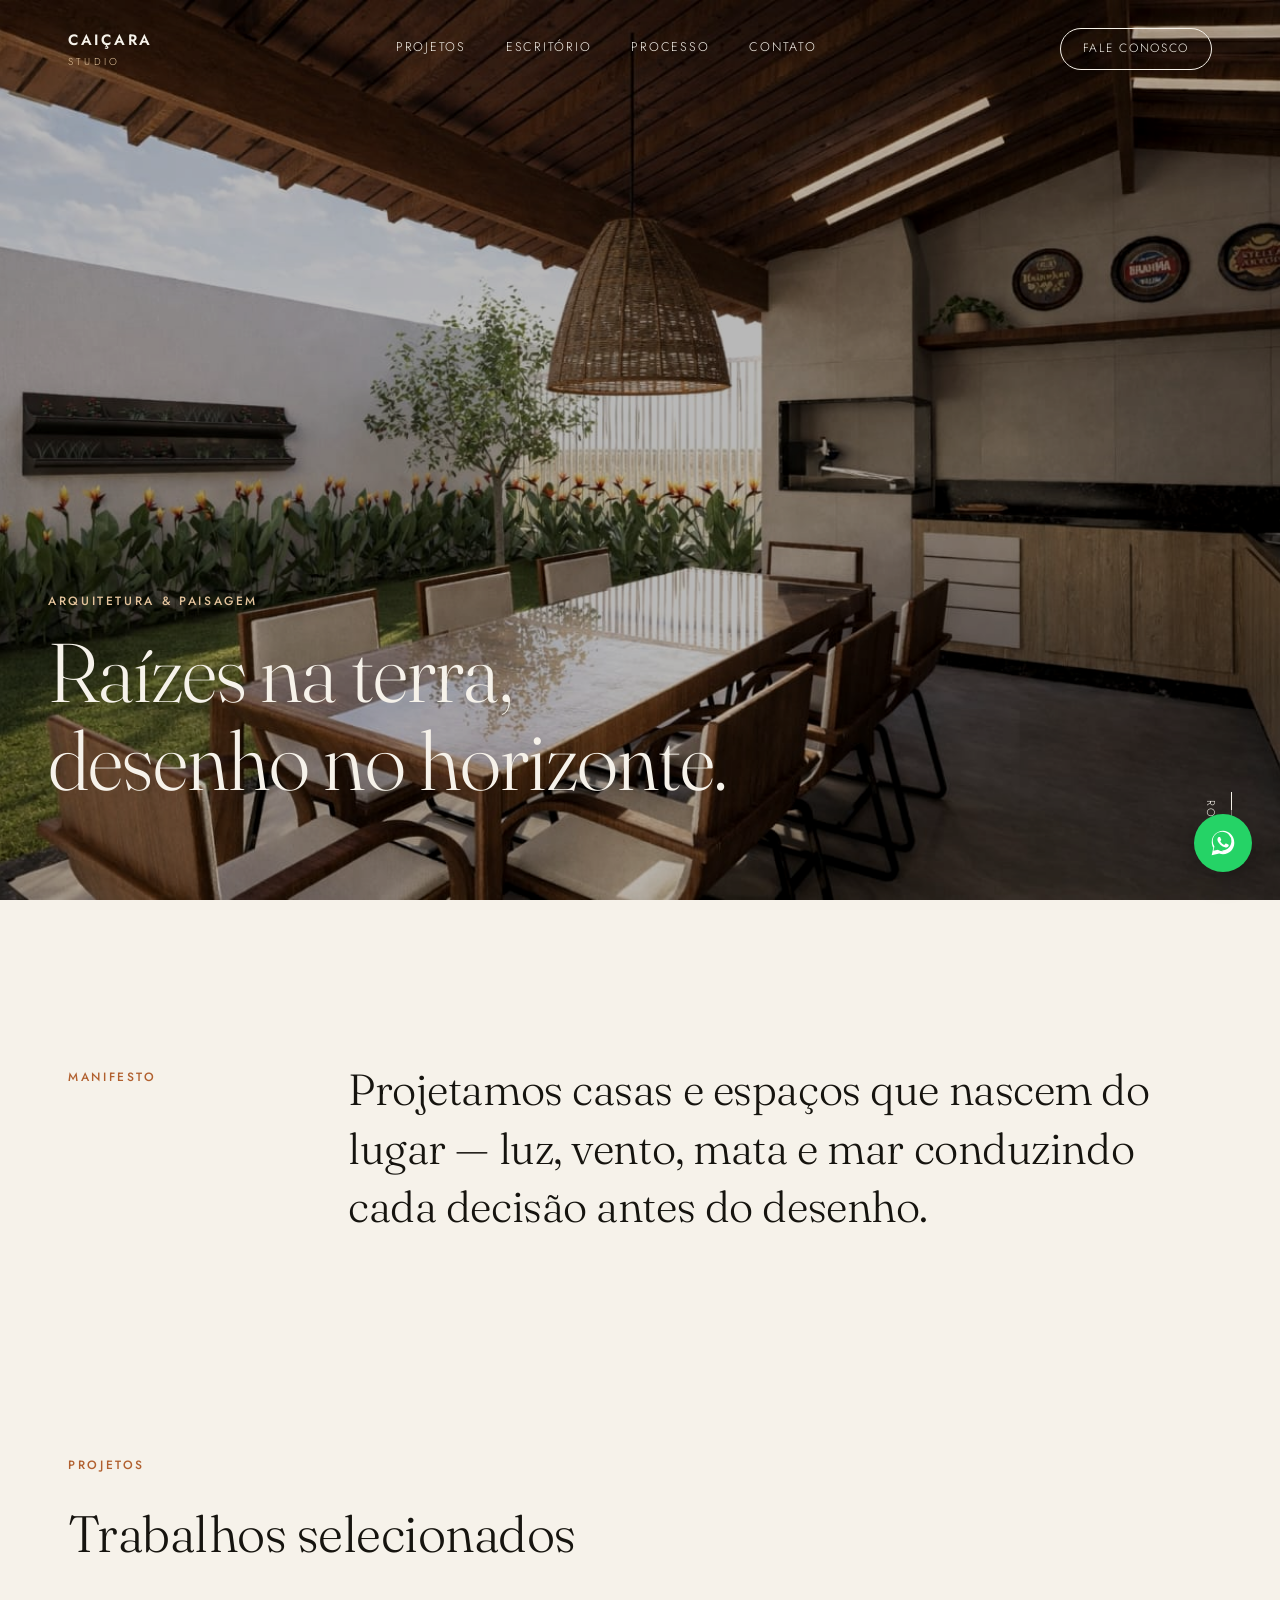
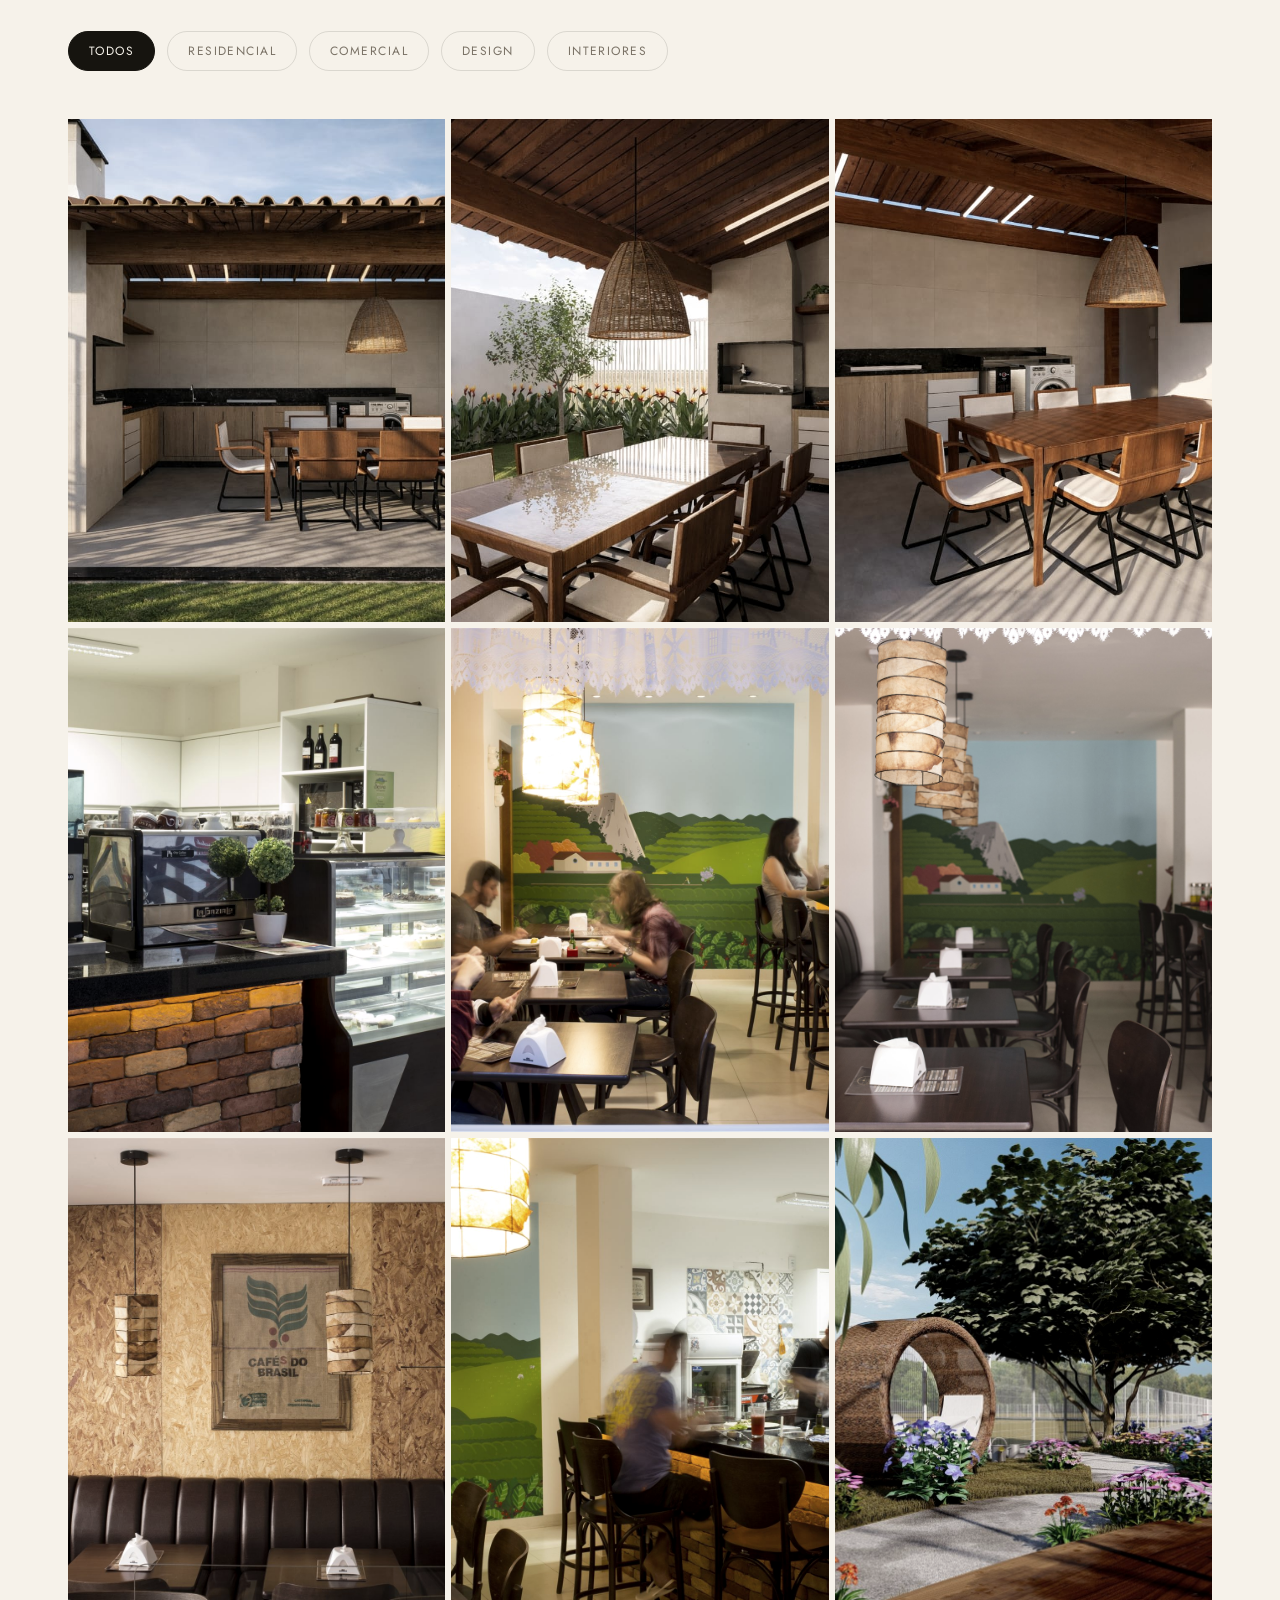
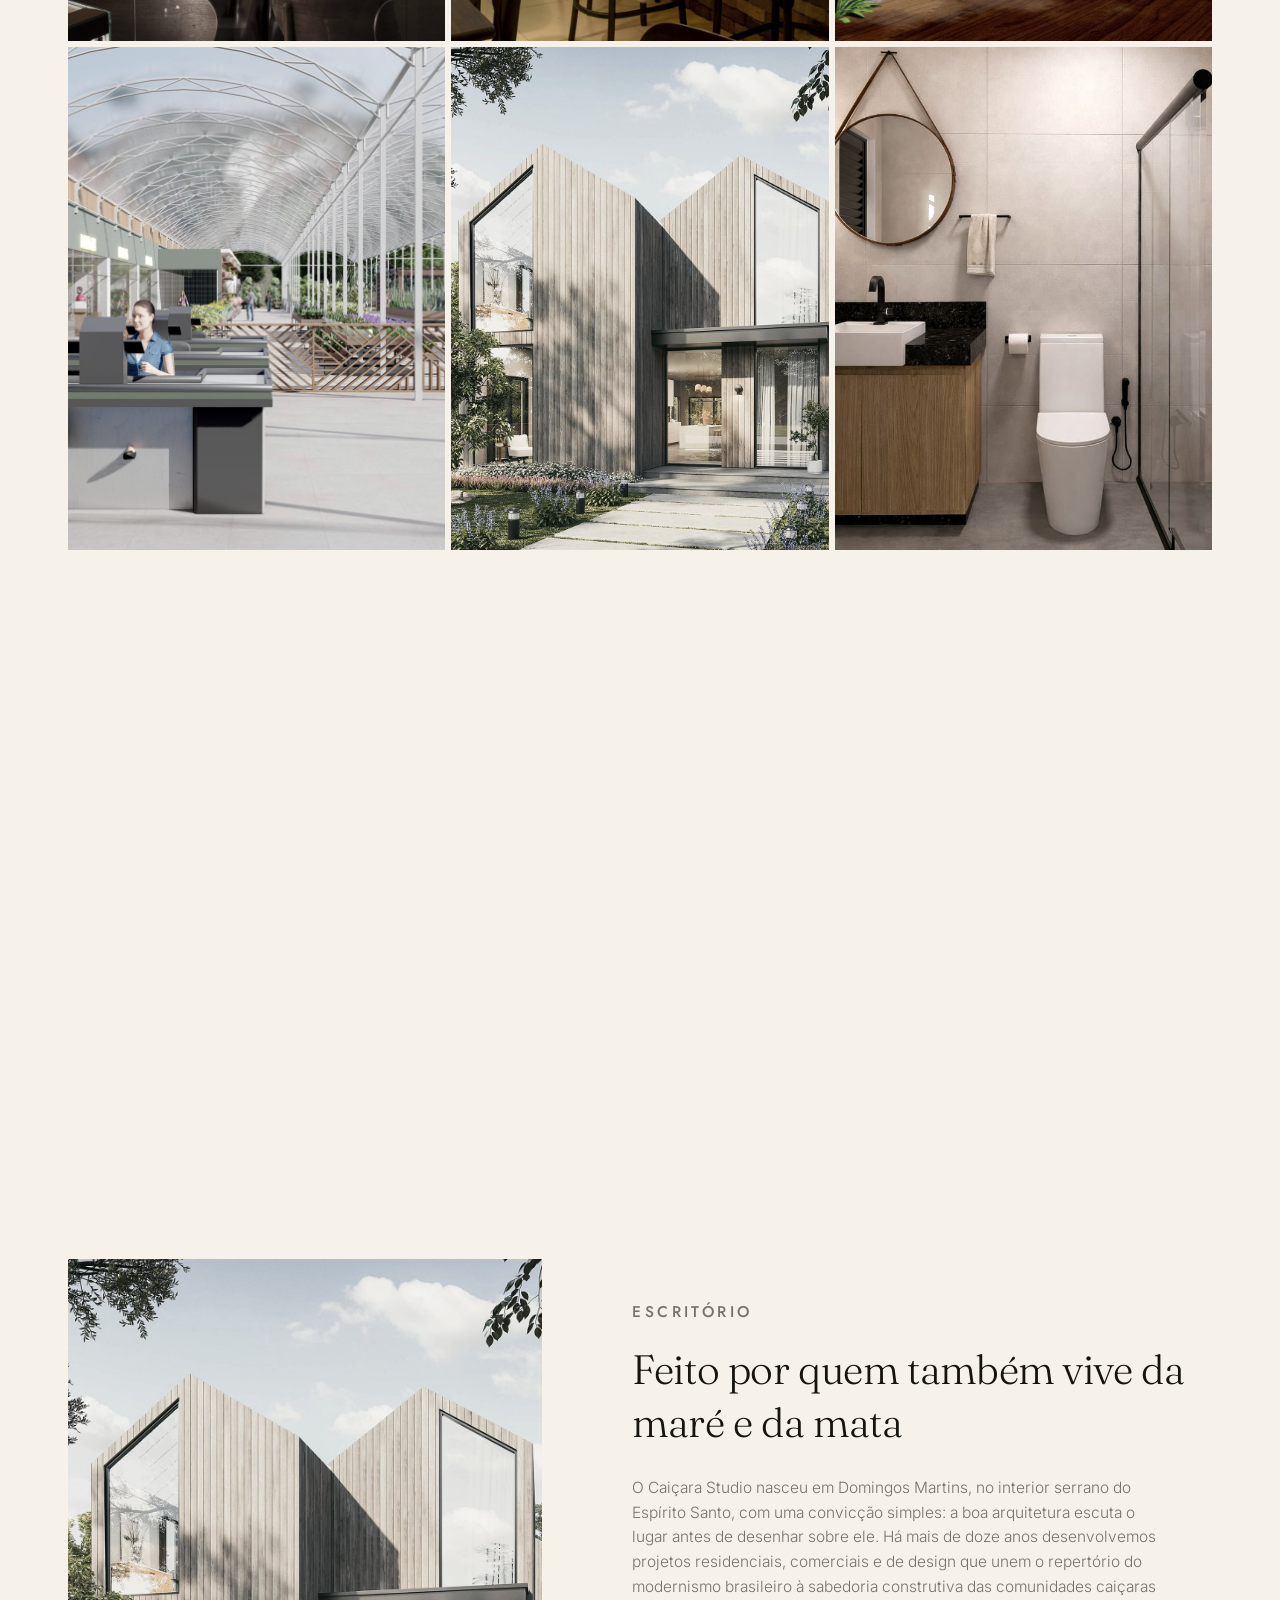
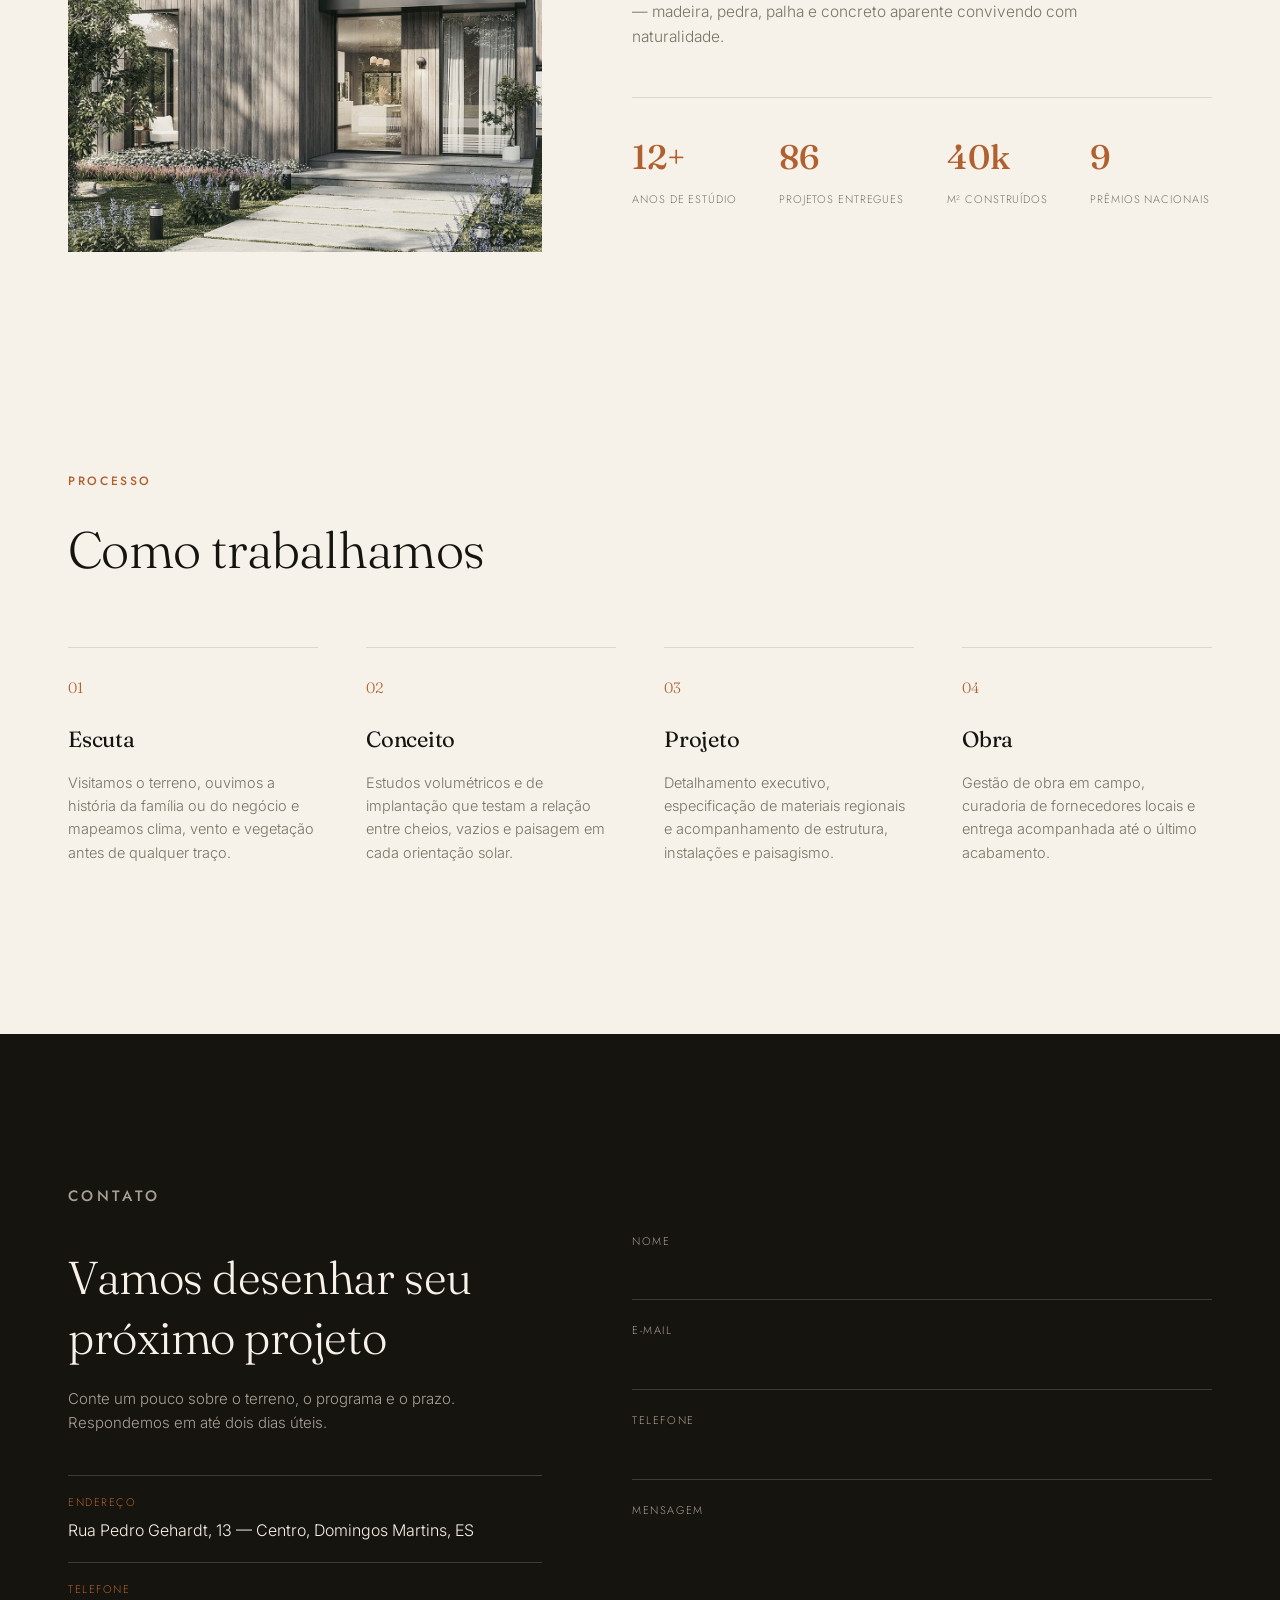
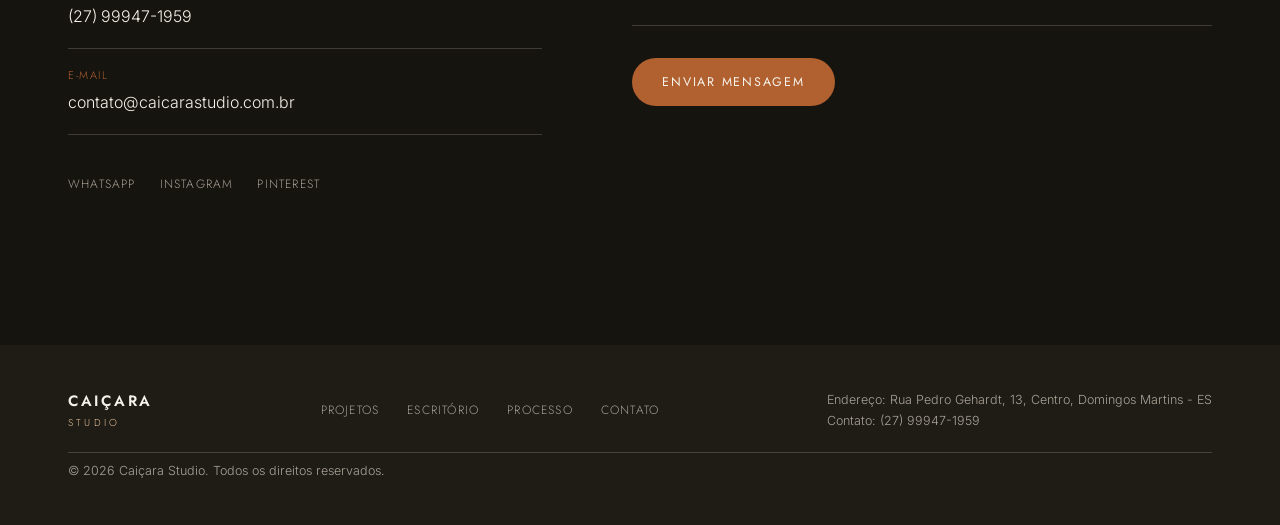
==== commit c991235a: "Atualiza site" ====
--- a/index.html
+++ b/index.html
@@ -56,7 +56,7 @@
   <!-- HERO -->
   <section class="hero">
     <div class="hero-media">
-      <img src="assets/img/projeto-gourmet-exterior.jpg" alt="Casa Colina de Laranjeiras — área gourmet integrada ao jardim" loading="eager">
+      <img src="assets/img/projeto-gourmet-jardim.jpg" alt="Casa Colina de Laranjeiras — área gourmet integrada ao jardim" loading="eager">
     </div>
     <div class="hero-content">
       <p class="eyebrow reveal">Arquitetura &amp; Paisagem</p>
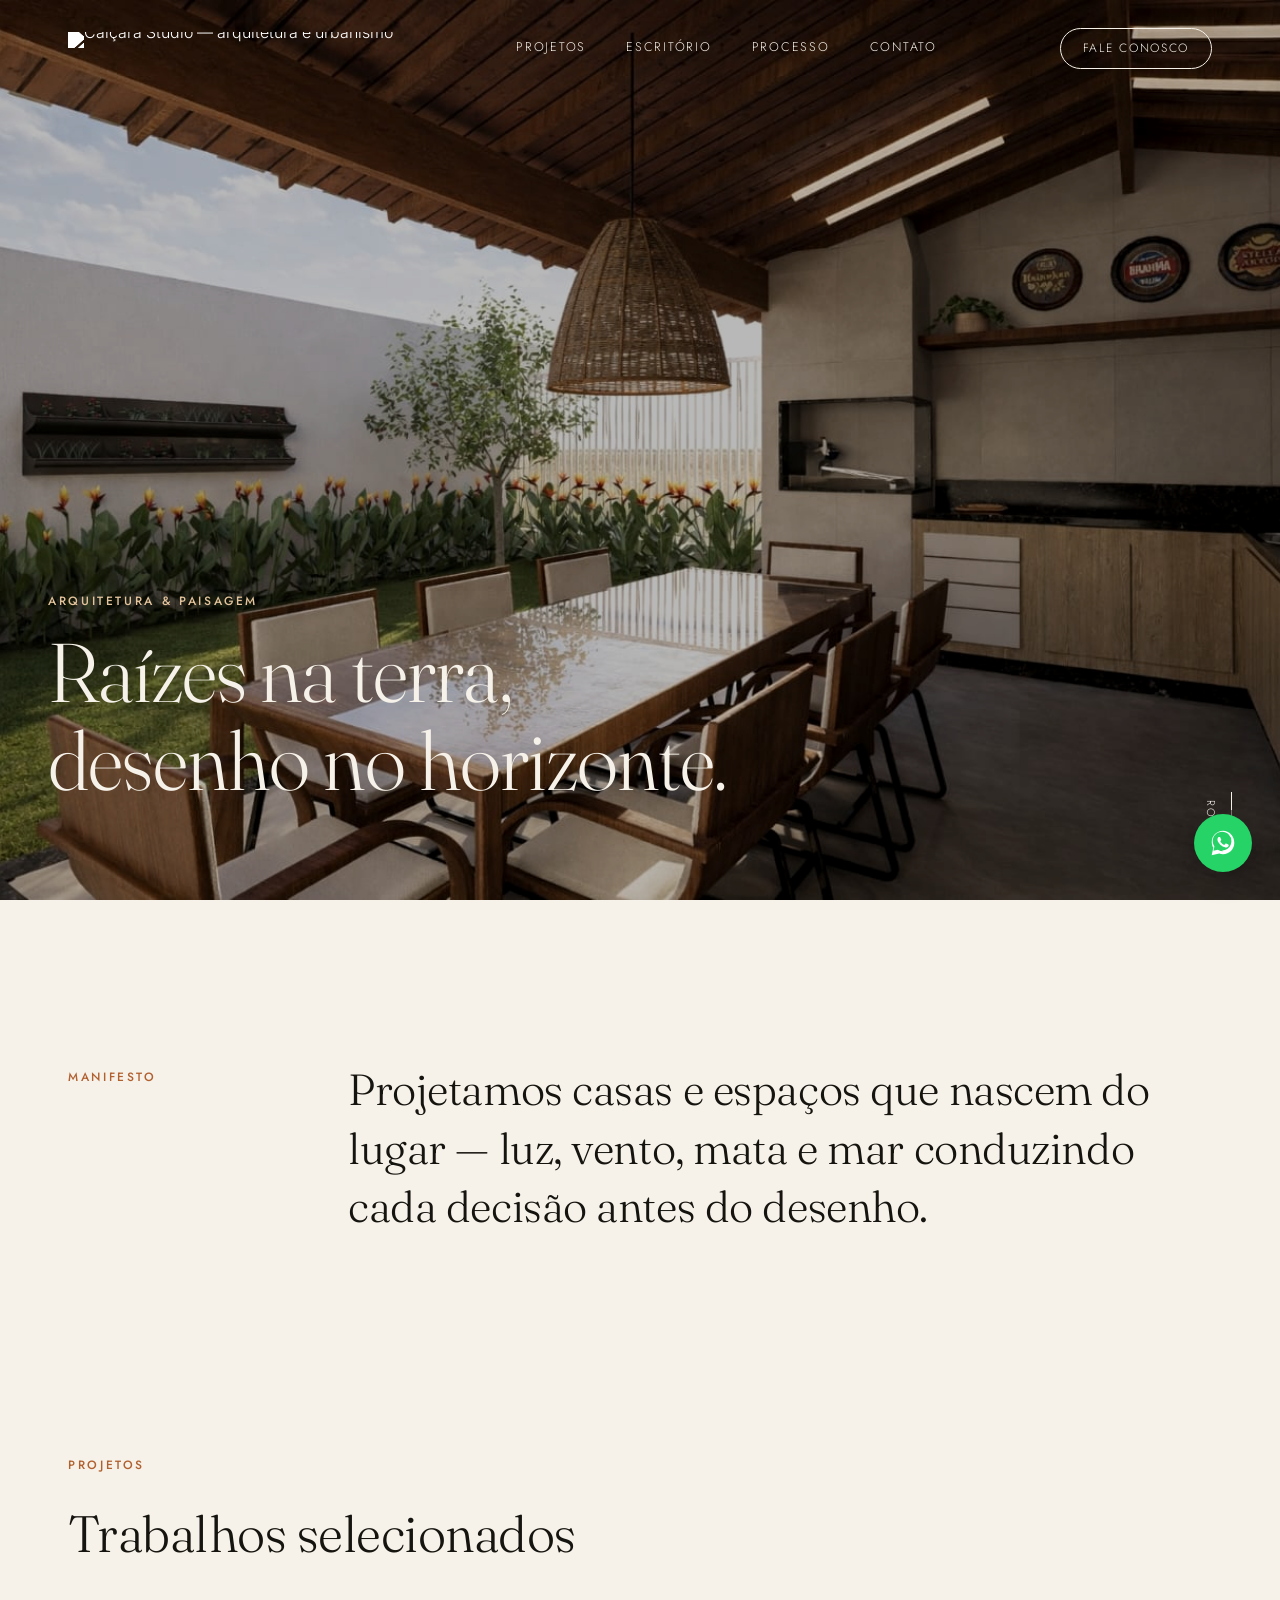
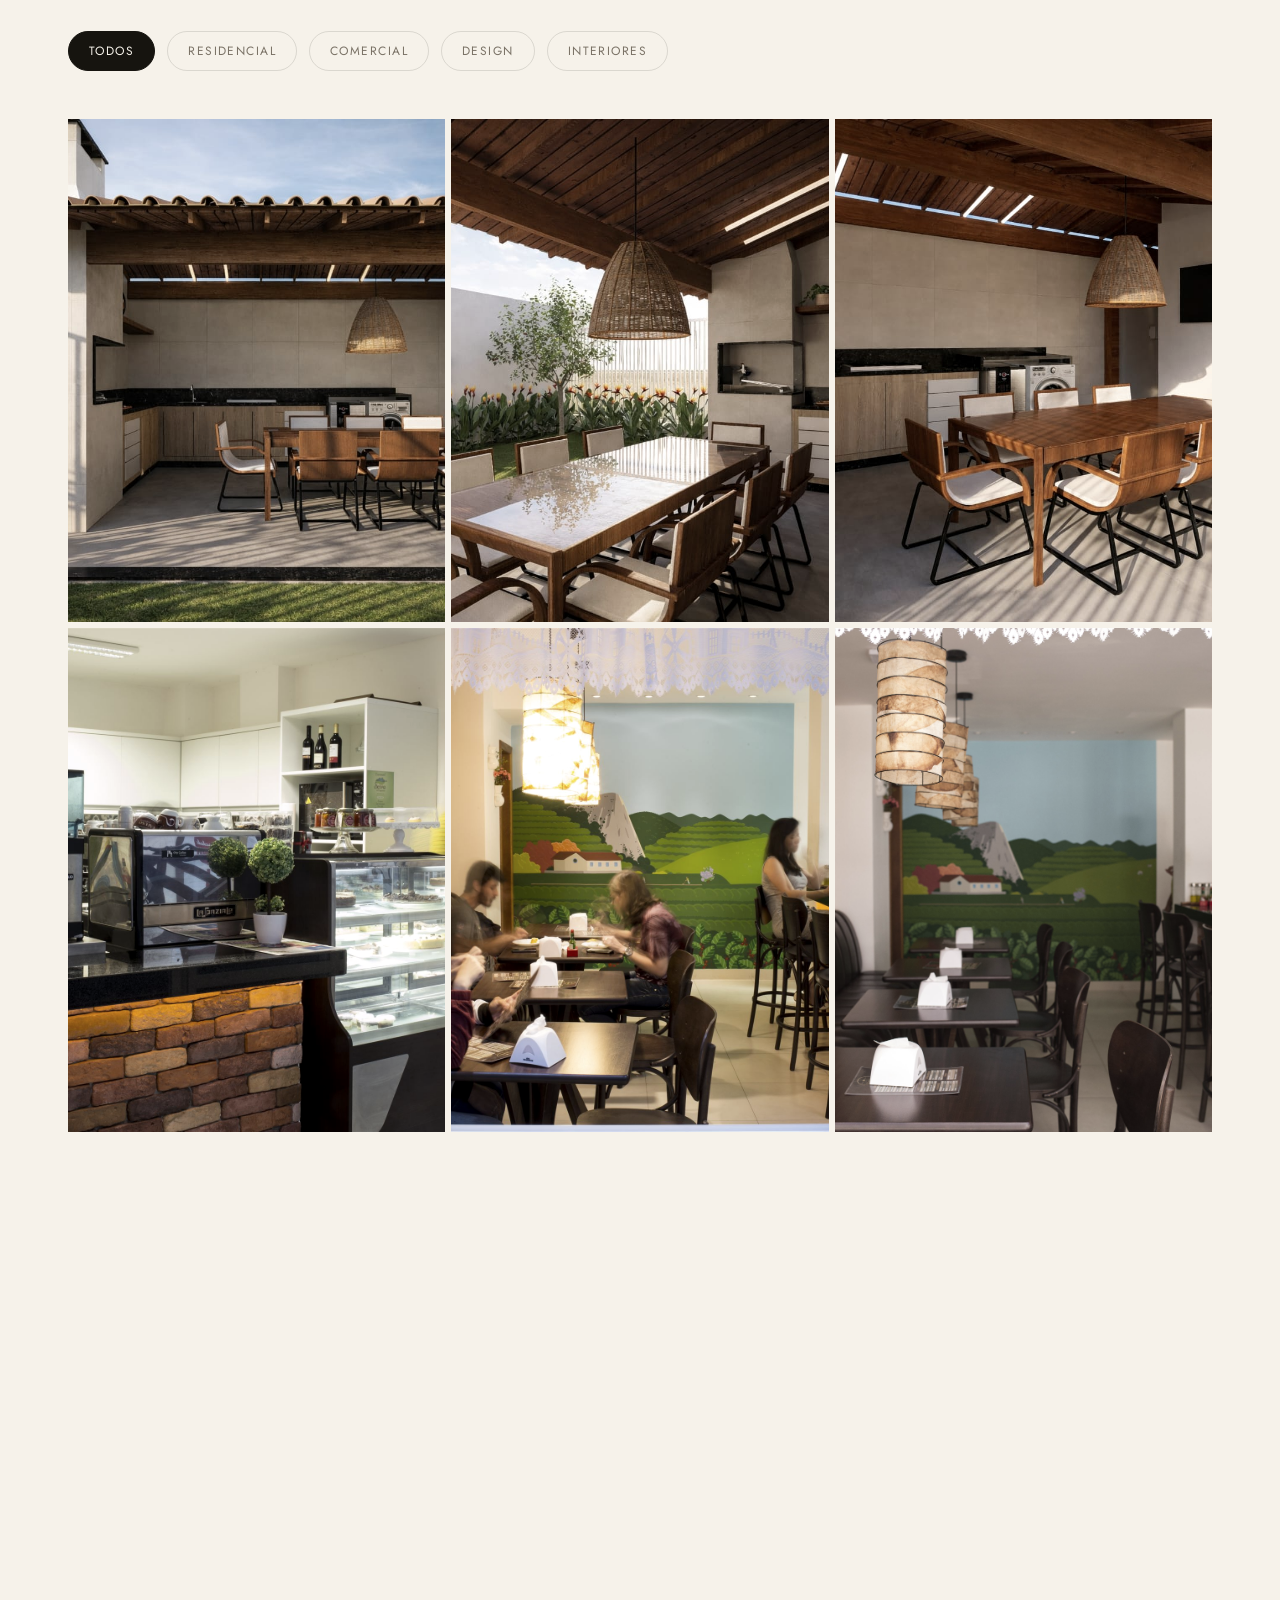
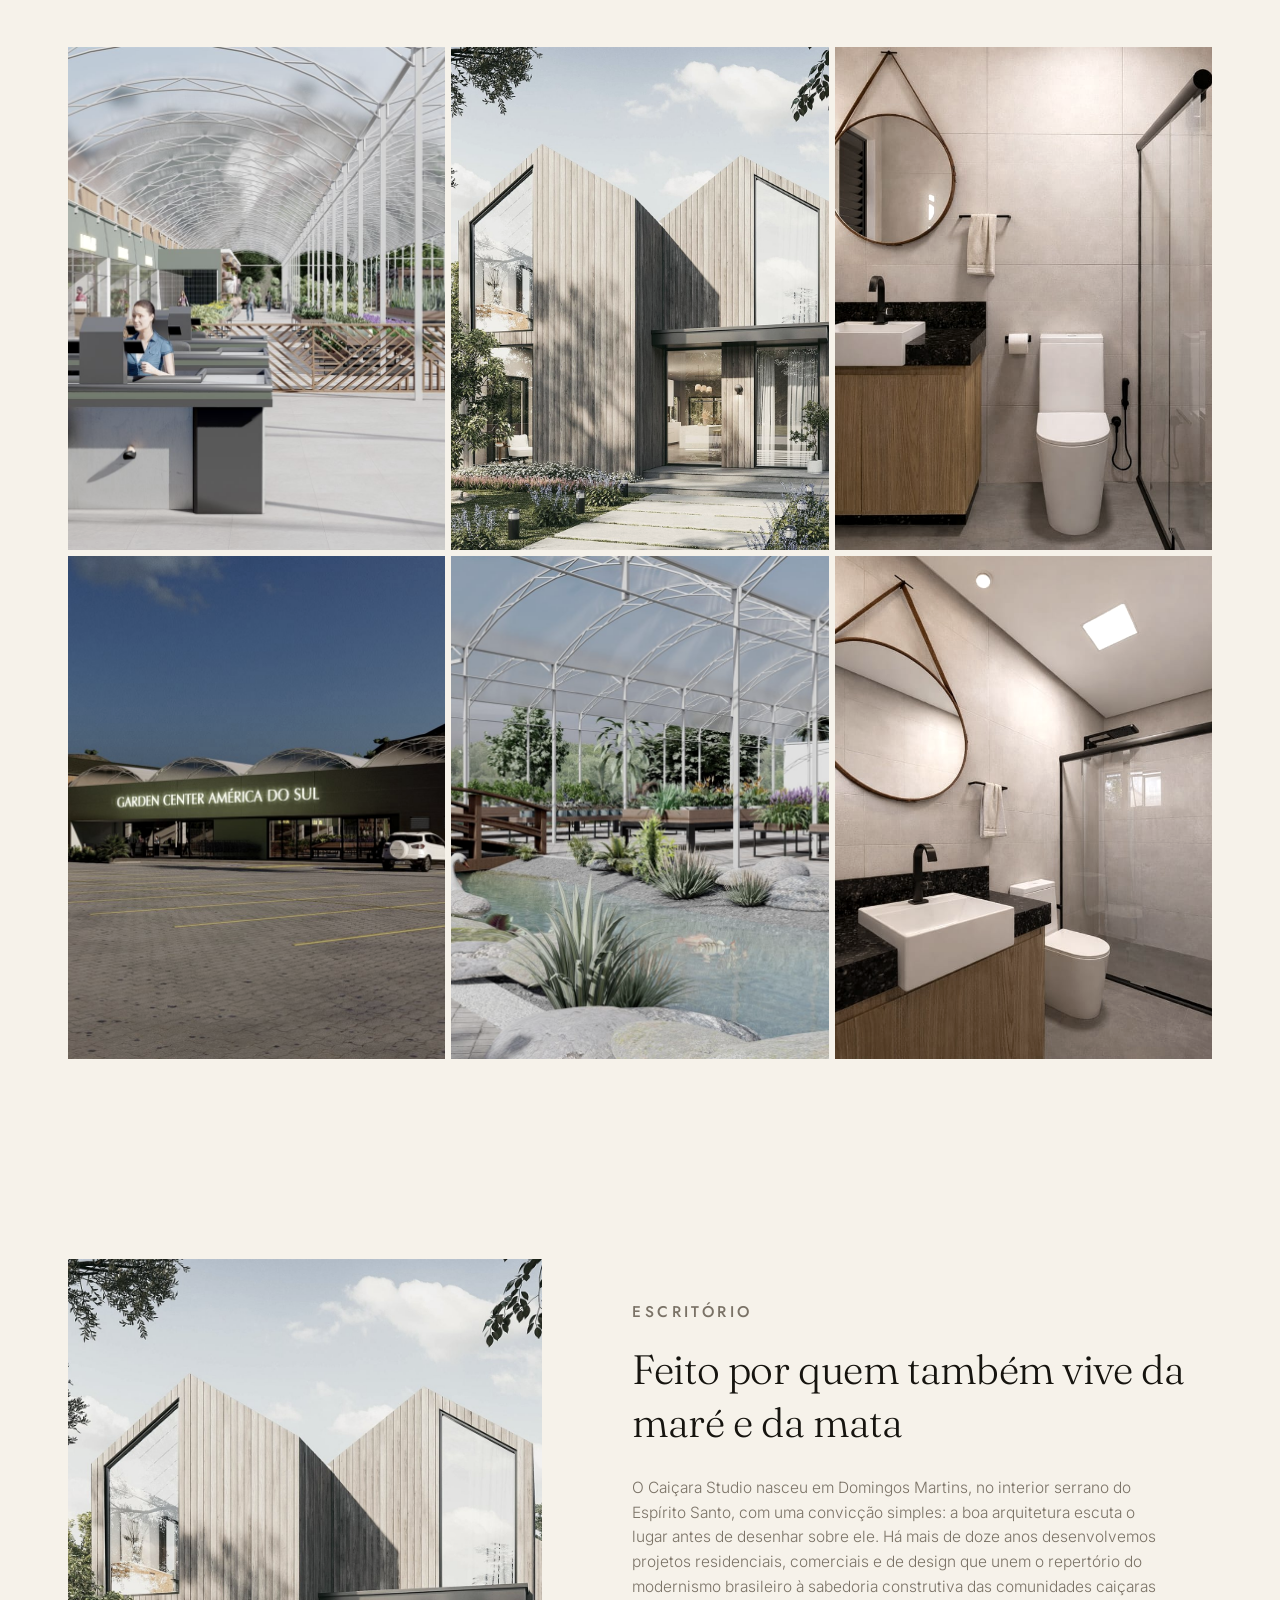
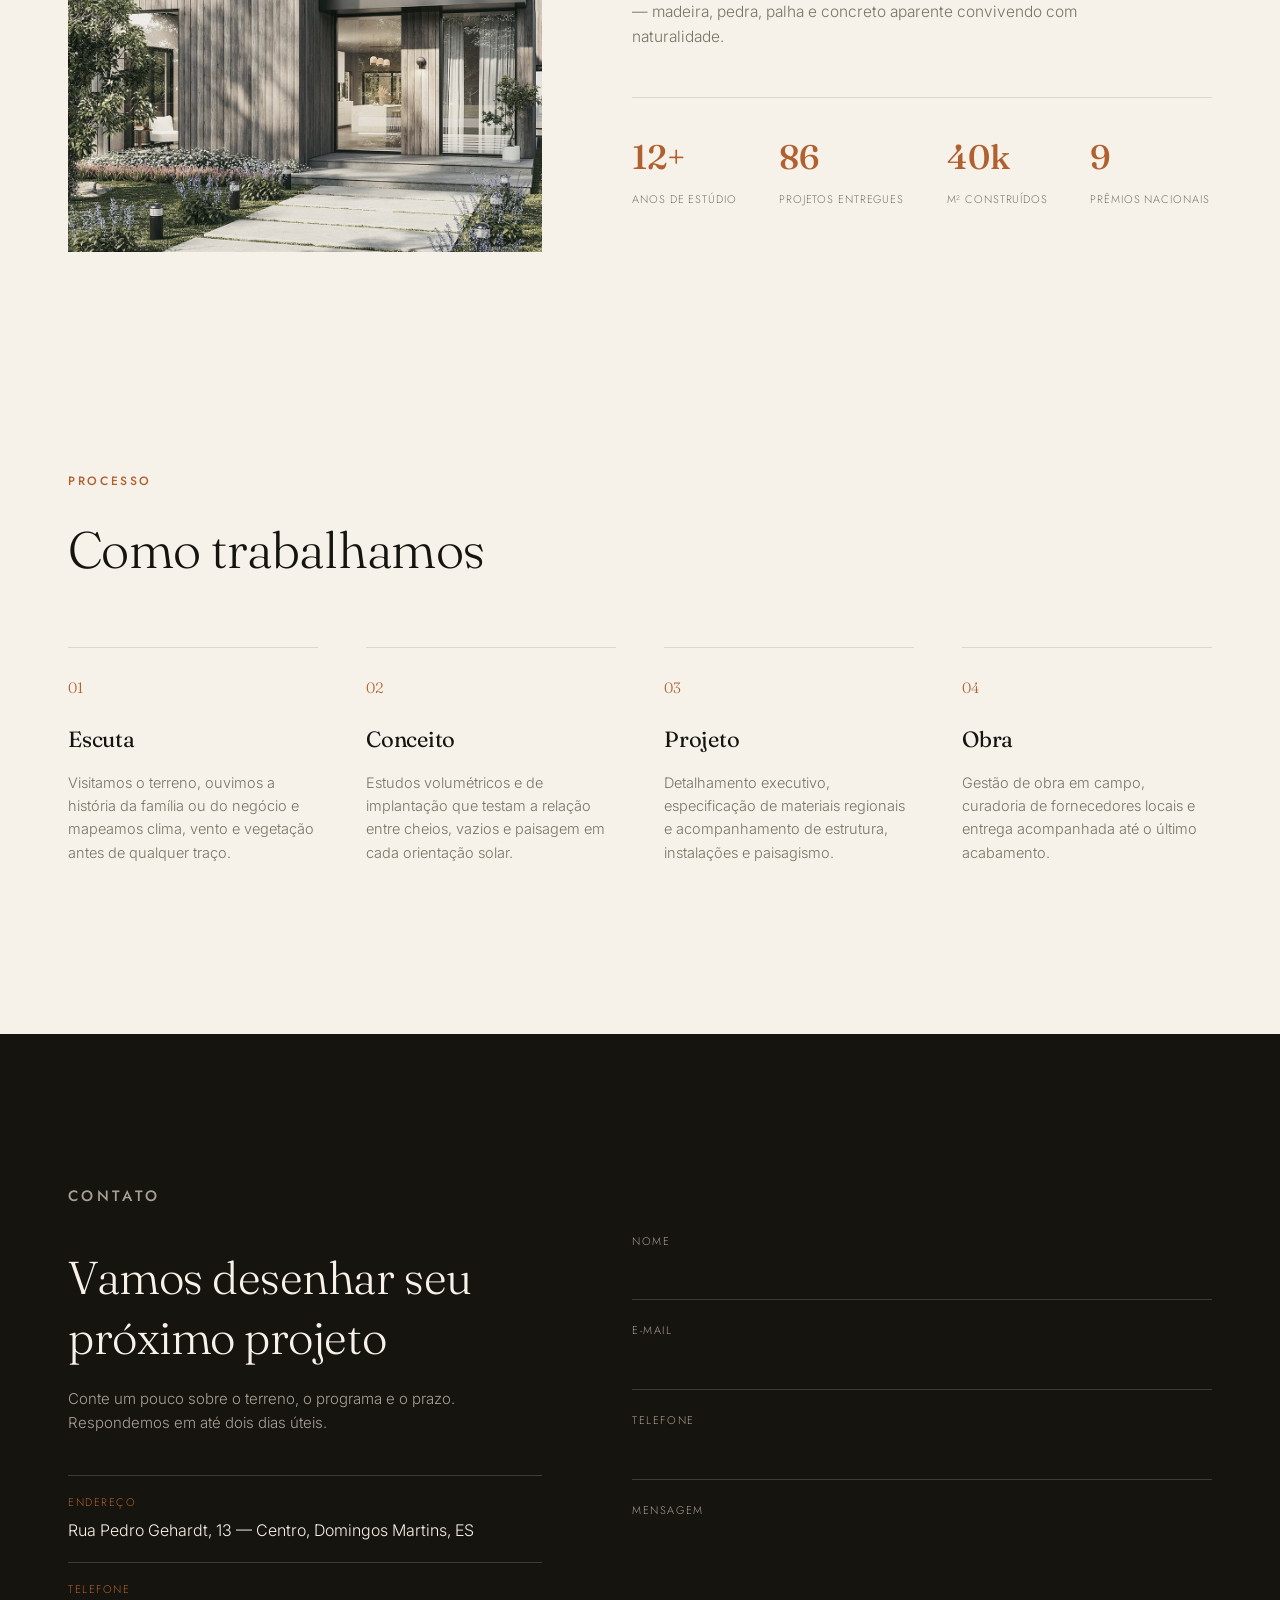
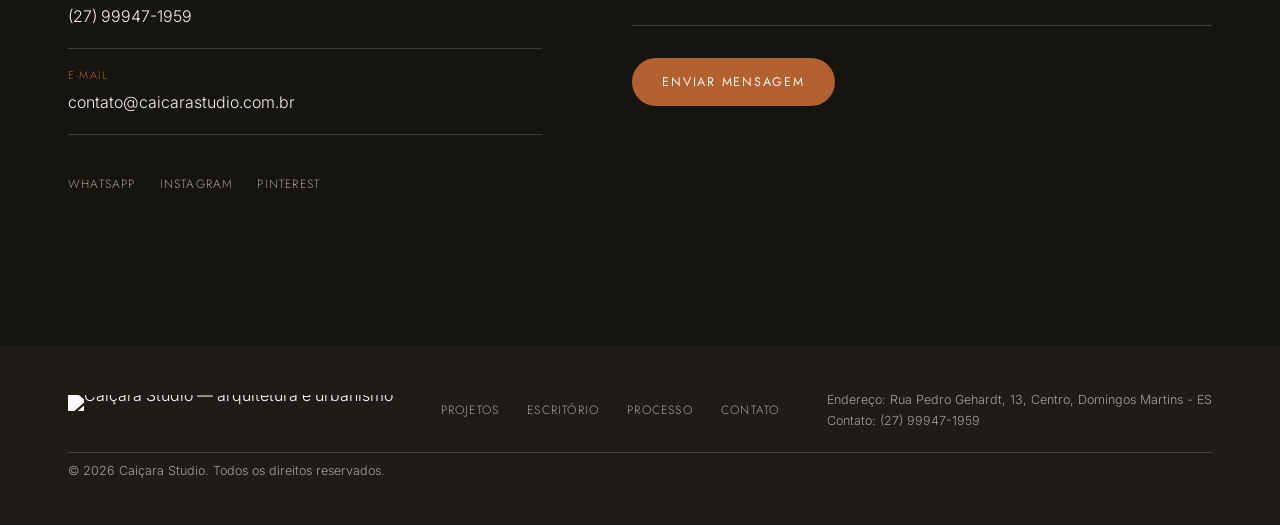
==== commit aecab300: "Atualiza site" ====
--- a/index.html
+++ b/index.html
@@ -8,15 +8,18 @@
 <link rel="preconnect" href="https://fonts.googleapis.com">
 <link rel="preconnect" href="https://fonts.gstatic.com" crossorigin>
 <link href="https://fonts.googleapis.com/css2?family=Fraunces:opsz,wght@9..144,300;9..144,400;9..144,500;9..144,600&family=Jost:wght@300;400;500;600&family=Inter:wght@300;400;500&display=swap" rel="stylesheet">
+<link rel="icon" type="image/png" sizes="32x32" href="assets/img/brand/favicon-32.png">
+<link rel="icon" type="image/png" sizes="192x192" href="assets/img/brand/favicon-192.png">
+<link rel="apple-touch-icon" href="assets/img/brand/apple-touch-icon.png">
 <link rel="stylesheet" href="assets/css/style.css">
 </head>
 <body>
 
-<div class="preloader" id="preloader"><span>CAIÇARA STUDIO</span></div>
+<div class="preloader" id="preloader"><img src="assets/img/brand/icone-transparente.png" alt="Caiçara Studio" class="preloader-icon"></div>
 
 <header class="site-header" id="siteHeader">
   <div class="header-inner">
-    <a href="#top" class="logo">CAIÇARA<span>STUDIO</span></a>
+    <a href="#top" class="logo"><img src="assets/img/brand/logotipo-transparente.png" alt="Caiçara Studio — arquitetura e urbanismo"></a>
     <nav class="main-nav" id="mainNav">
       <a href="#projetos">Projetos</a>
       <a href="#escritorio">Escritório</a>
@@ -357,7 +360,7 @@
 
 <footer class="site-footer">
   <div class="container footer-inner">
-    <a href="#top" class="logo">CAIÇARA<span>STUDIO</span></a>
+    <a href="#top" class="logo footer-logo"><img src="assets/img/brand/logotipo-transparente.png" alt="Caiçara Studio — arquitetura e urbanismo"></a>
     <nav class="footer-nav">
       <a href="#projetos">Projetos</a>
       <a href="#escritorio">Escritório</a>
--- a/assets/css/style.css
+++ b/assets/css/style.css
@@ -82,6 +82,16 @@
   transition: opacity 0.6s ease, visibility 0.6s ease;
 }
 .preloader.hidden { opacity: 0; visibility: hidden; }
+.preloader-icon {
+  width: 64px;
+  height: auto;
+  filter: brightness(0) invert(1);
+  animation: preloaderPulse 1.4s ease-in-out infinite;
+}
+@keyframes preloaderPulse {
+  0%, 100% { opacity: 0.55; transform: scale(0.94); }
+  50% { opacity: 1; transform: scale(1); }
+}
 
 /* ---------- Header ---------- */
 .site-header {
@@ -107,25 +117,15 @@
 }
 .site-header.scrolled .header-inner { padding: 18px 48px; }
 
-.logo {
-  font-family: var(--font-nav);
-  font-size: 15px;
-  letter-spacing: 0.18em;
-  font-weight: 600;
-  color: var(--color-bg);
-  transition: color var(--transition);
-}
-.logo span {
+.logo { display: block; line-height: 0; }
+.logo img {
+  height: 34px;
+  width: auto;
   display: block;
-  font-weight: 300;
-  font-size: 10px;
-  letter-spacing: 0.32em;
-  color: #e3c39c;
-  margin-top: 2px;
-  transition: color var(--transition);
-}
-.site-header.scrolled .logo { color: var(--color-dark); }
-.site-header.scrolled .logo span { color: var(--color-accent); }
+  filter: brightness(0) invert(1);
+  transition: filter var(--transition);
+}
+.site-header.scrolled .logo img { filter: none; }
 
 .main-nav { display: flex; gap: 40px; }
 .main-nav a {
@@ -516,7 +516,7 @@
   flex-wrap: wrap;
   gap: 20px;
 }
-.footer-inner .logo { color: var(--color-bg); }
+.footer-logo img { height: 30px; width: auto; filter: brightness(0) invert(1); }
 .footer-nav { display: flex; gap: 28px; }
 .footer-nav a {
   font-family: var(--font-nav);
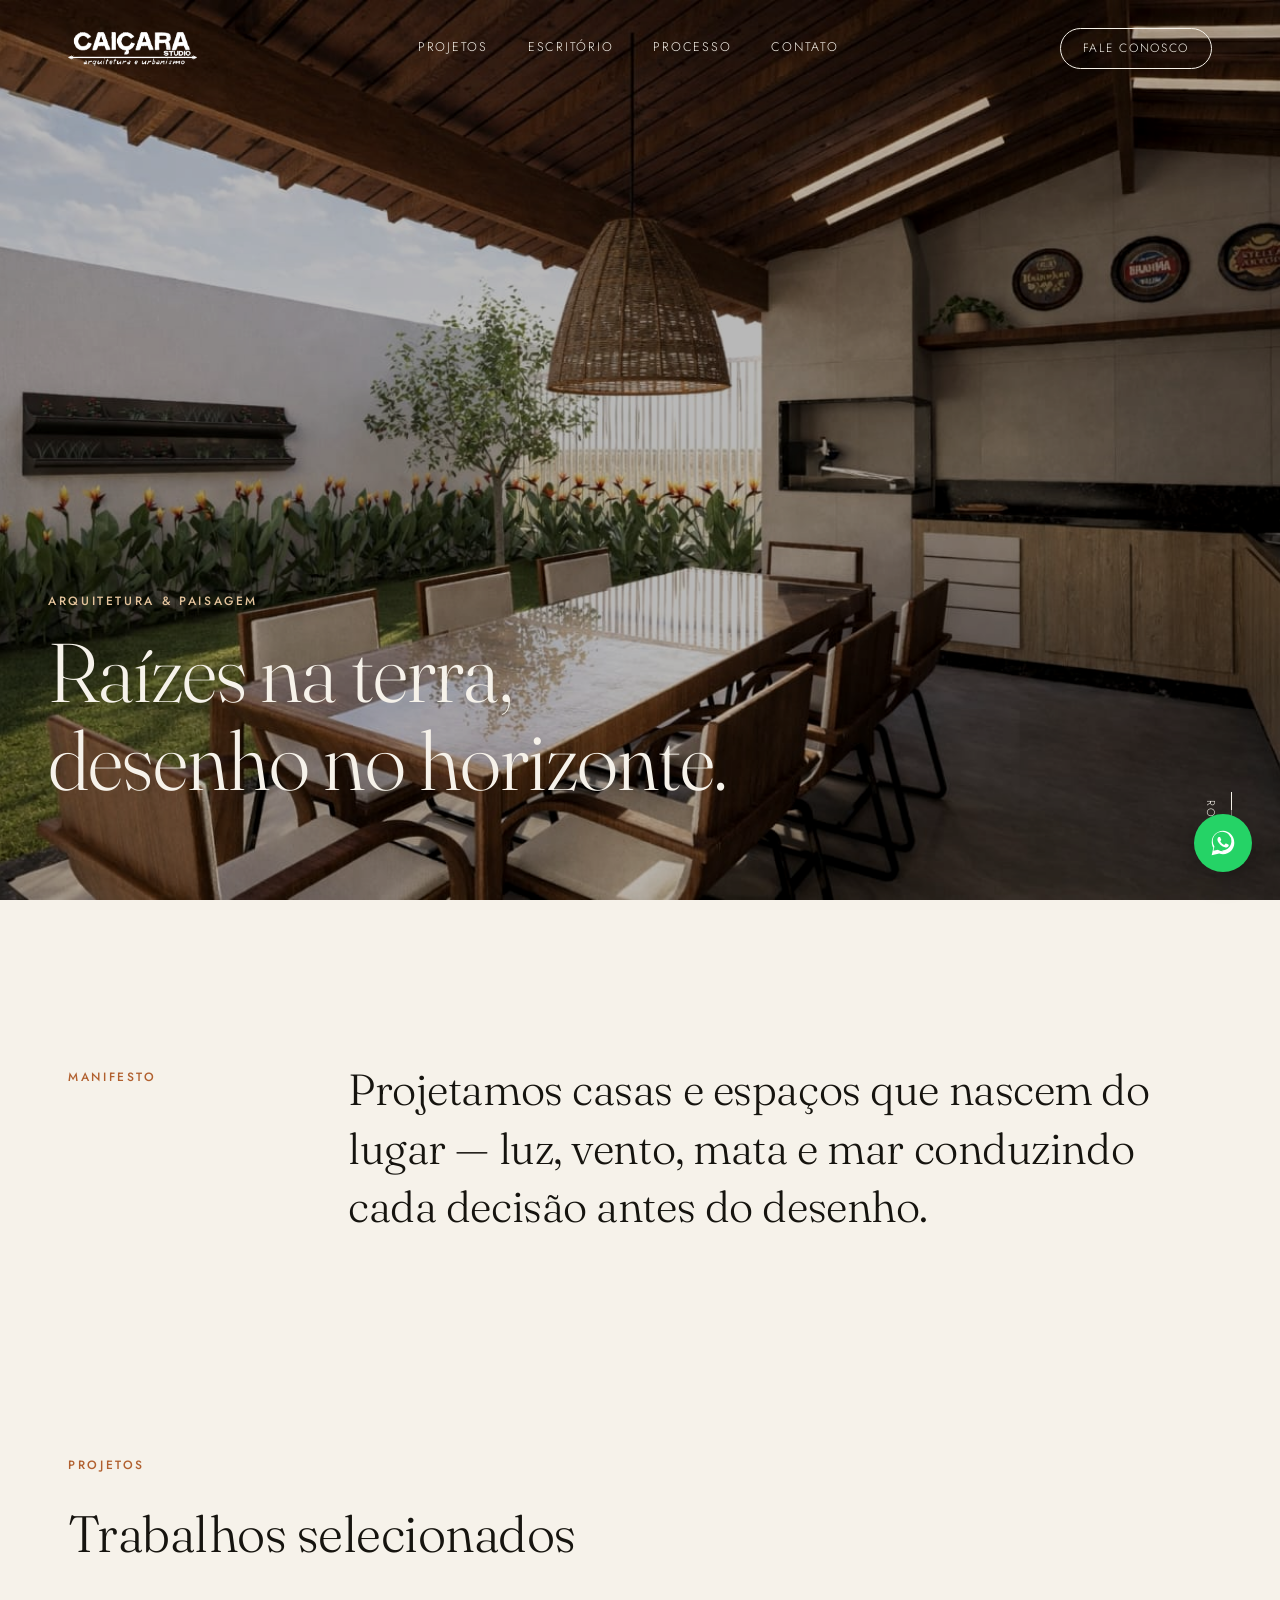
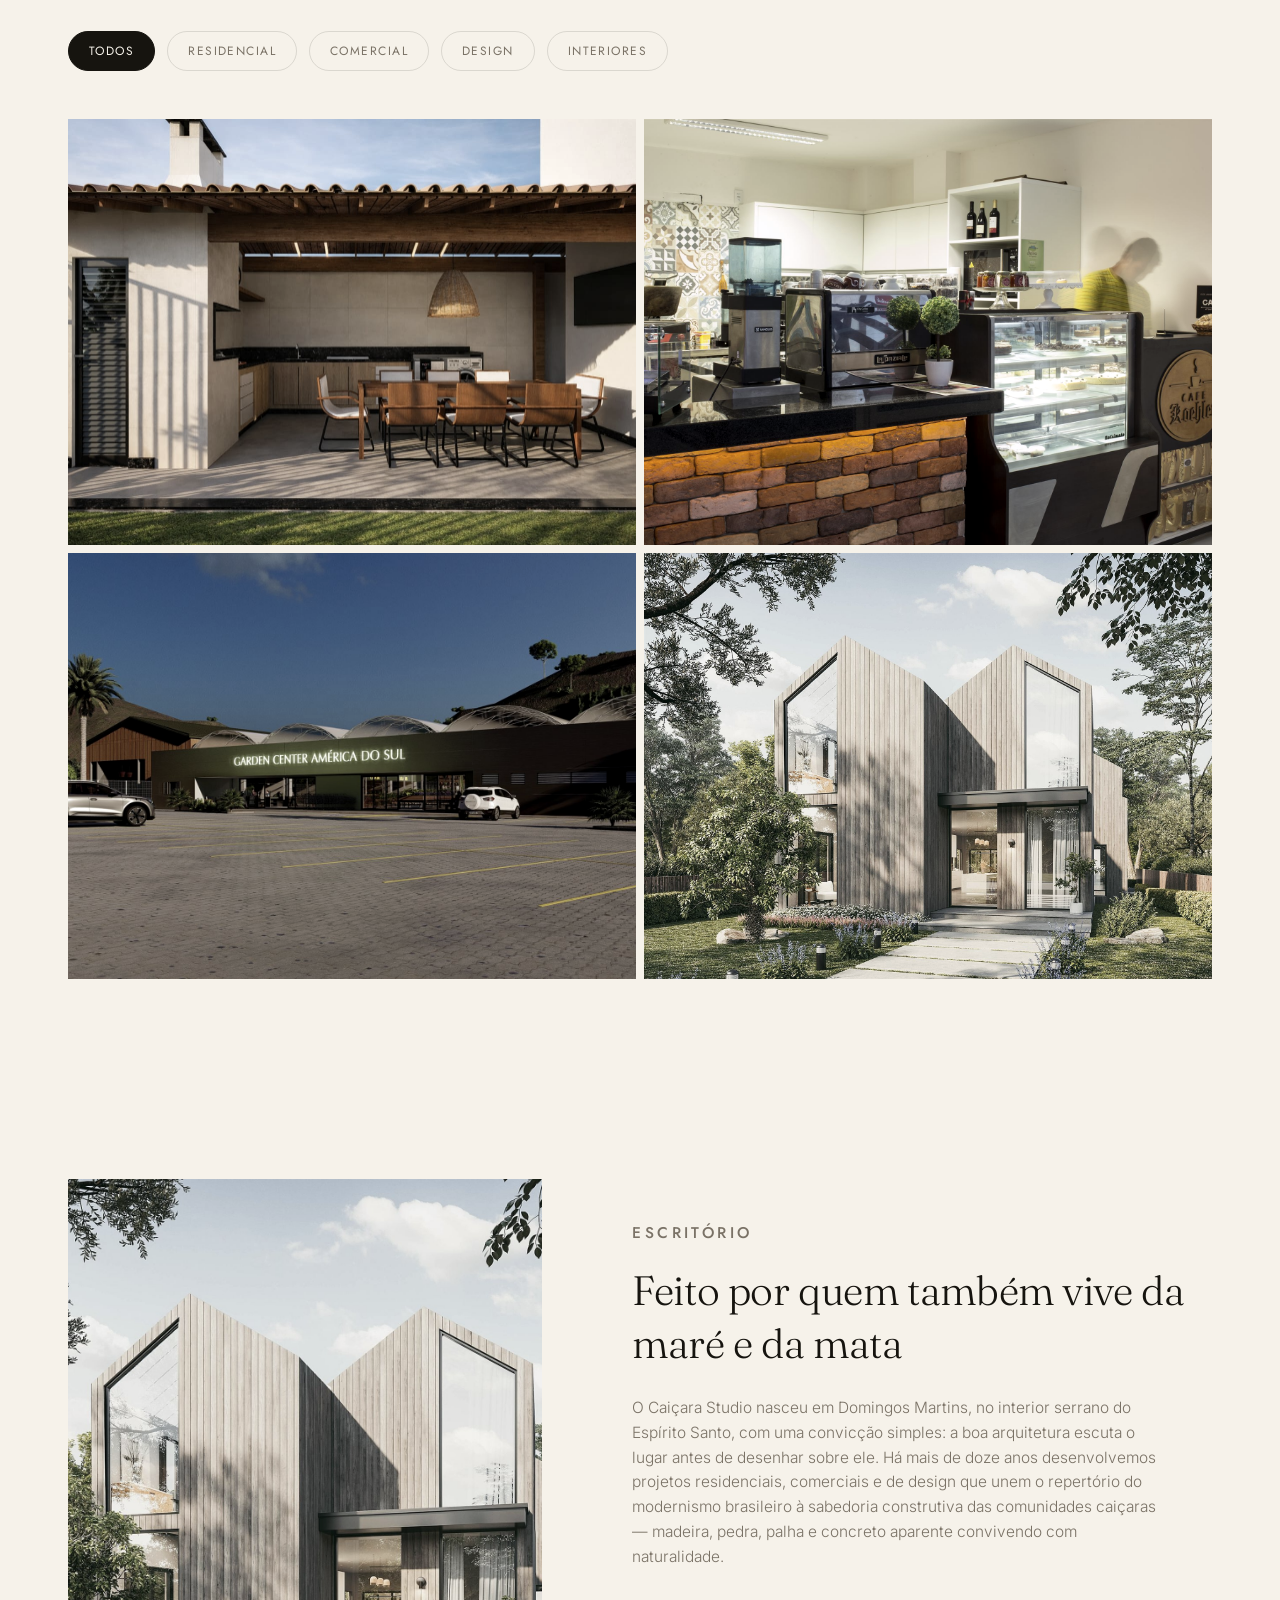
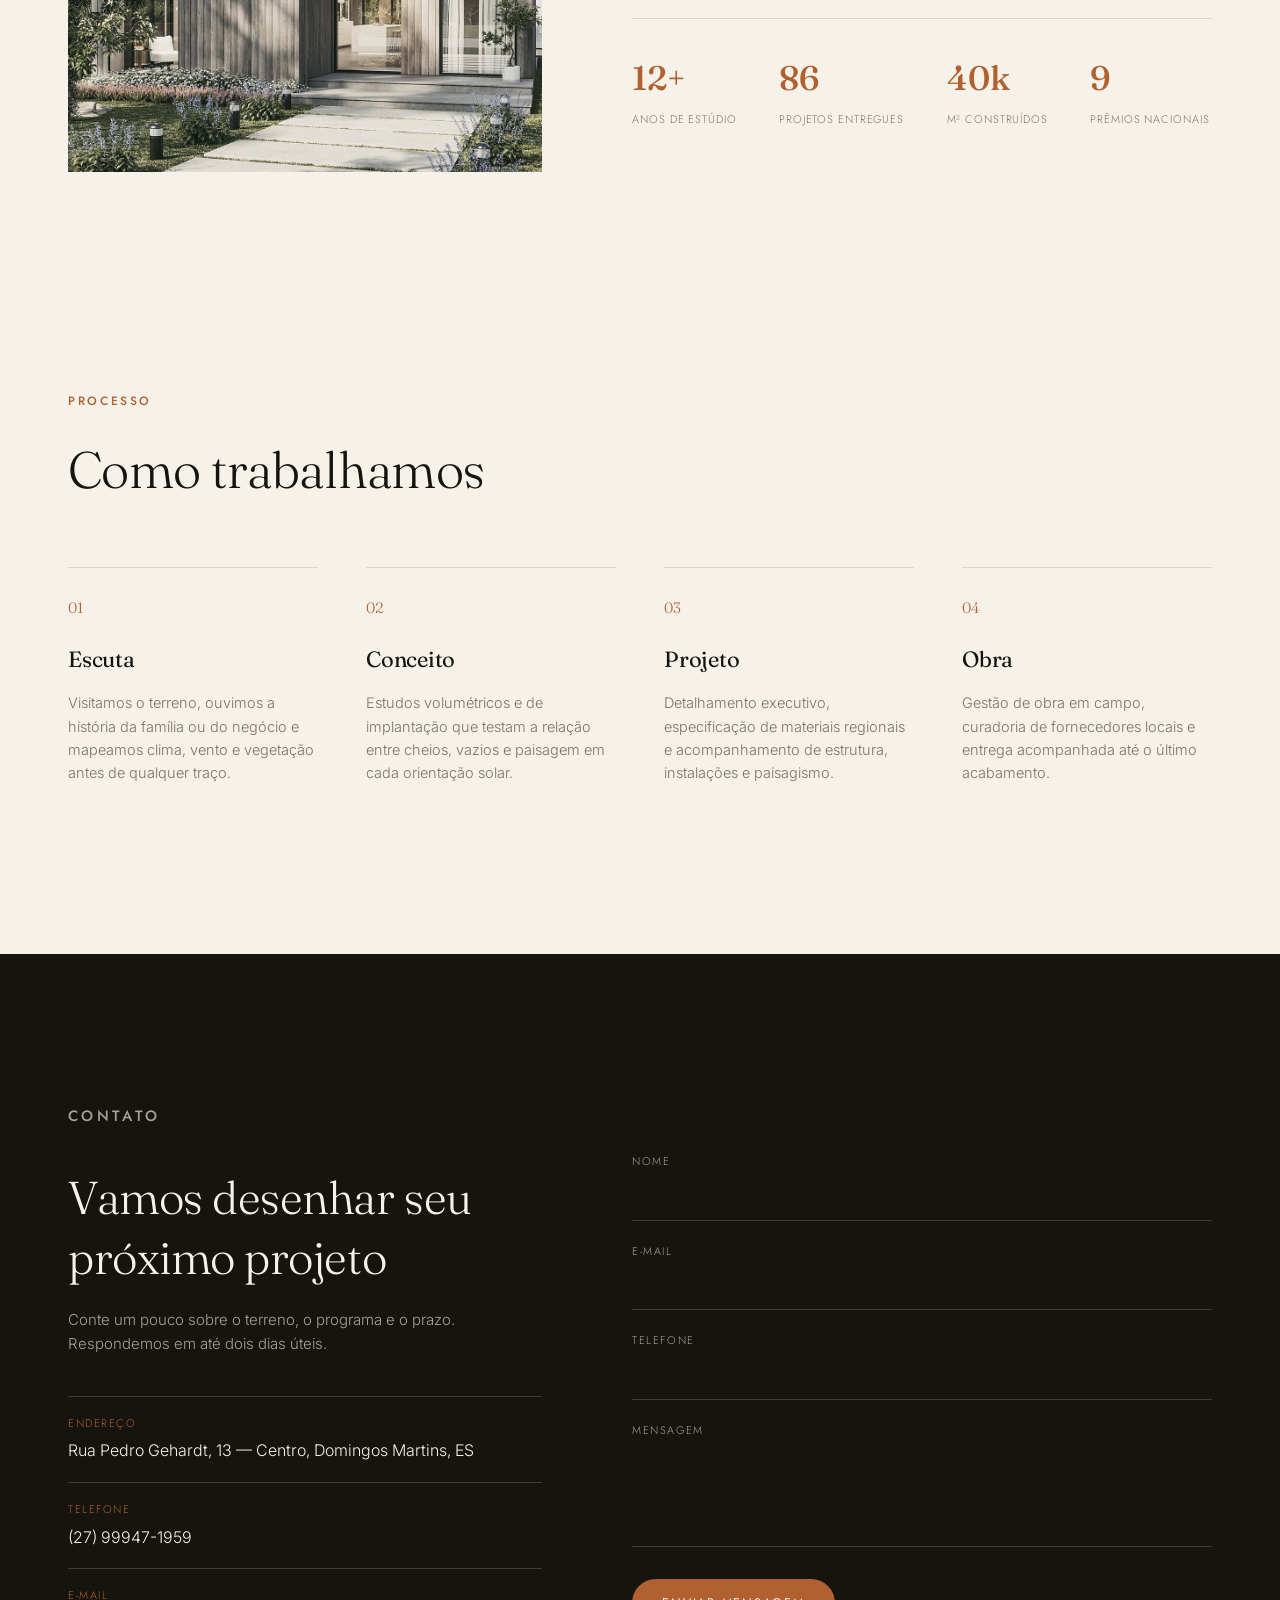
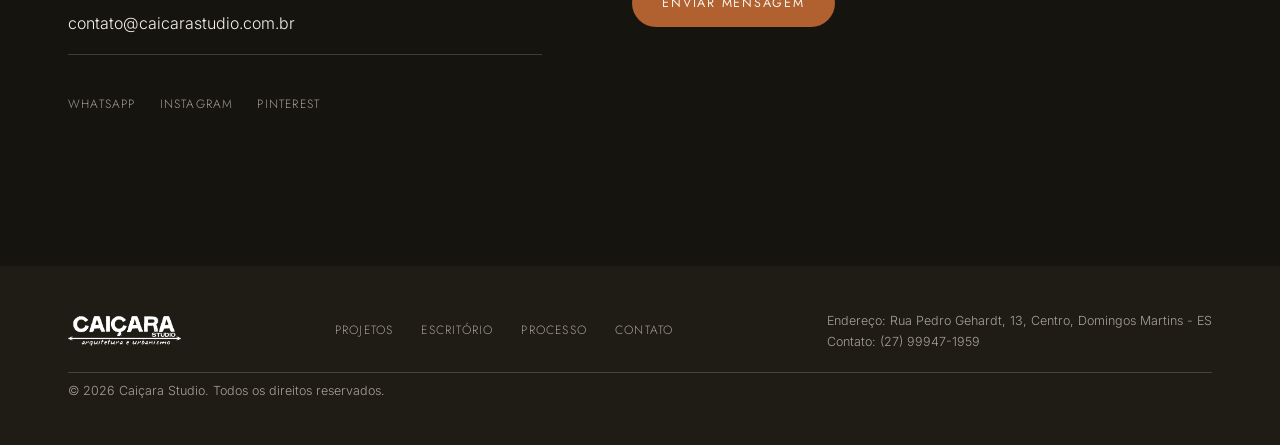
==== commit 7ffa4eec: "Atualiza site" ====
--- a/index.html
+++ b/index.html
@@ -97,107 +97,37 @@
 
       <div class="project-grid" id="projectGrid">
 
-        <article class="project-card reveal" data-category="residencial">
+        <a href="projeto-casa-colina-de-laranjeiras.html" class="project-card reveal" data-category="residencial interiores">
           <div class="project-img">
             <img src="assets/img/projeto-gourmet-exterior.jpg" alt="Casa Colina de Laranjeiras — fachada da área gourmet">
           </div>
           <div class="project-info">
             <h3>Casa Colina de Laranjeiras</h3>
-            <p>Residencial — Fachada, Serra, ES</p>
-          </div>
-        </article>
-
-        <article class="project-card reveal" data-category="residencial">
-          <div class="project-img">
-            <img src="assets/img/projeto-gourmet-jardim.jpg" alt="Casa Colina de Laranjeiras — área gourmet vista do jardim">
-          </div>
-          <div class="project-info">
-            <h3>Casa Colina de Laranjeiras</h3>
-            <p>Residencial — Jardim, Serra, ES</p>
-          </div>
-        </article>
-
-        <article class="project-card reveal" data-category="interiores">
-          <div class="project-img">
-            <img src="assets/img/projeto-gourmet-jantar.jpg" alt="Casa Colina de Laranjeiras — área gourmet, sala de jantar">
-          </div>
-          <div class="project-info">
-            <h3>Casa Colina de Laranjeiras</h3>
-            <p>Interiores — Área Gourmet, Serra, ES</p>
-          </div>
-        </article>
-
-        <article class="project-card reveal" data-category="comercial">
+            <p>Residencial — Serra, ES</p>
+          </div>
+        </a>
+
+        <a href="projeto-cafe-koehler.html" class="project-card reveal" data-category="comercial design">
           <div class="project-img">
             <img src="assets/img/projeto-cafe-koehler-balcao.jpg" alt="Café Koehler — balcão e vitrine de doces">
           </div>
           <div class="project-info">
             <h3>Café Koehler</h3>
-            <p>Comercial — Balcão, Domingos Martins, ES</p>
-          </div>
-        </article>
-
-        <article class="project-card reveal" data-category="comercial">
-          <div class="project-img">
-            <img src="assets/img/projeto-cafe-koehler-salao.jpg" alt="Café Koehler — salão visto da vitrine externa">
-          </div>
-          <div class="project-info">
-            <h3>Café Koehler</h3>
-            <p>Comercial — Salão, Domingos Martins, ES</p>
-          </div>
-        </article>
-
-        <article class="project-card reveal" data-category="design">
-          <div class="project-img">
-            <img src="assets/img/projeto-cafe-koehler-luminarias.jpg" alt="Café Koehler — luminárias artesanais feitas de filtros de café reutilizados">
-          </div>
-          <div class="project-info">
-            <h3>Luminárias Café Koehler</h3>
-            <p>Design — Iluminação autoral, Domingos Martins, ES</p>
-          </div>
-        </article>
-
-        <article class="project-card reveal" data-category="design">
-          <div class="project-img">
-            <img src="assets/img/projeto-cafe-koehler-parede.jpg" alt="Café Koehler — luminárias e quadro em referência à cultura alemã sobre parede em OSB">
-          </div>
-          <div class="project-info">
-            <h3>Café Koehler</h3>
-            <p>Design — Identidade e materialidade, Domingos Martins, ES</p>
-          </div>
-        </article>
-
-        <article class="project-card reveal" data-category="comercial">
-          <div class="project-img">
-            <img src="assets/img/projeto-cafe-koehler-cozinha.jpg" alt="Café Koehler — cozinha show e balcão de atendimento em movimento">
-          </div>
-          <div class="project-info">
-            <h3>Café Koehler</h3>
-            <p>Comercial — Cozinha Show, Domingos Martins, ES</p>
-          </div>
-        </article>
-
-        <article class="project-card reveal" data-category="design">
-          <div class="project-img">
-            <img src="assets/img/projeto-garden-center-jardim.jpg" alt="Garden Center América do Sul — jardim sensorial com deck e vegetação">
+            <p>Comercial — Domingos Martins, ES</p>
+          </div>
+        </a>
+
+        <a href="projeto-garden-center.html" class="project-card reveal" data-category="comercial design">
+          <div class="project-img">
+            <img src="assets/img/projeto-garden-center-fachada.jpg" alt="Garden Center América do Sul — fachada e estacionamento">
           </div>
           <div class="project-info">
             <h3>Garden Center América do Sul</h3>
-            <p>Design — Jardim Sensorial, Serra, ES</p>
-          </div>
-        </article>
-
-        <article class="project-card reveal" data-category="comercial">
-          <div class="project-img">
-            <img src="assets/img/projeto-garden-center-lojas.jpg" alt="Garden Center América do Sul — corredor de lojas internas sob a estufa">
-          </div>
-          <div class="project-info">
-            <h3>Garden Center América do Sul</h3>
-            <p>Comercial — Lojas Internas, Serra, ES</p>
-          </div>
-        </article>
-
-        <article class="project-card reveal" data-category="residencial">
+            <p>Comercial — Serra, ES</p>
+          </div>
+        </a>
+
+        <a href="projeto-residencia-trapiche.html" class="project-card reveal" data-category="residencial">
           <div class="project-img">
             <img src="assets/img/projeto-residencia-render.jpg" alt="Residência Trapiche — fachada em madeira integrada à vegetação">
           </div>
@@ -205,47 +135,7 @@
             <h3>Residência Trapiche</h3>
             <p>Residencial — Ubatuba, SP</p>
           </div>
-        </article>
-
-        <article class="project-card reveal" data-category="interiores">
-          <div class="project-img">
-            <img src="assets/img/projeto-banheiro-suite.jpg" alt="Casa Colina de Laranjeiras — banheiro da suíte master">
-          </div>
-          <div class="project-info">
-            <h3>Casa Colina de Laranjeiras</h3>
-            <p>Interiores — Suíte Master, Serra, ES</p>
-          </div>
-        </article>
-
-        <article class="project-card reveal" data-category="comercial">
-          <div class="project-img">
-            <img src="assets/img/projeto-garden-center-fachada.jpg" alt="Garden Center América do Sul — fachada e estacionamento">
-          </div>
-          <div class="project-info">
-            <h3>Garden Center América do Sul</h3>
-            <p>Comercial — Fachada, Serra, ES</p>
-          </div>
-        </article>
-
-        <article class="project-card reveal" data-category="comercial">
-          <div class="project-img">
-            <img src="assets/img/projeto-garden-center-estufa.jpg" alt="Garden Center América do Sul — estufa com lago ornamental">
-          </div>
-          <div class="project-info">
-            <h3>Garden Center América do Sul</h3>
-            <p>Comercial — Estufa, Serra, ES</p>
-          </div>
-        </article>
-
-        <article class="project-card reveal" data-category="interiores">
-          <div class="project-img">
-            <img src="assets/img/projeto-banheiro-master.jpg" alt="Casa Colina de Laranjeiras — lavabo social">
-          </div>
-          <div class="project-info">
-            <h3>Casa Colina de Laranjeiras</h3>
-            <p>Interiores — Lavabo Social, Serra, ES</p>
-          </div>
-        </article>
+        </a>
 
       </div>
     </div>
--- a/assets/css/style.css
+++ b/assets/css/style.css
@@ -338,17 +338,18 @@
 
 .project-grid {
   display: grid;
-  grid-template-columns: repeat(3, 1fr);
-  gap: 6px;
+  grid-template-columns: repeat(2, 1fr);
+  gap: 8px;
 }
 .project-card {
+  display: block;
   position: relative;
   overflow: hidden;
   cursor: pointer;
   transition: opacity 0.4s ease, transform 0.4s ease;
 }
 .project-card.hidden-card { display: none; }
-.project-img { overflow: hidden; aspect-ratio: 3/4; }
+.project-img { overflow: hidden; aspect-ratio: 4/3; }
 .project-img img {
   width: 100%; height: 100%;
   object-fit: cover;
@@ -557,6 +558,98 @@
 @media (max-width: 620px) {
   .whatsapp-btn { right: 18px; bottom: 18px; width: 52px; height: 52px; }
   .whatsapp-btn svg { width: 26px; height: 26px; }
+}
+
+/* ---------- Project detail page ---------- */
+.detail-hero {
+  position: relative;
+  height: 68vh;
+  min-height: 440px;
+  display: flex;
+  align-items: flex-end;
+  overflow: hidden;
+}
+.detail-hero img {
+  position: absolute;
+  inset: 0;
+  width: 100%; height: 100%;
+  object-fit: cover;
+  filter: grayscale(12%) contrast(1.04) brightness(0.7);
+}
+.detail-hero-content {
+  position: relative;
+  z-index: 2;
+  width: 100%;
+  max-width: var(--container);
+  margin: 0 auto;
+  padding: 0 48px 64px;
+  color: var(--color-bg);
+}
+.detail-hero-content .eyebrow { color: #e3c39c; }
+.detail-hero-content h1 {
+  color: var(--color-bg);
+  font-size: clamp(32px, 5vw, 60px);
+  font-weight: 300;
+  line-height: 1.08;
+  max-width: 820px;
+}
+.detail-location {
+  font-family: var(--font-nav);
+  font-size: 12.5px;
+  letter-spacing: 0.12em;
+  text-transform: uppercase;
+  color: #d8cfc0;
+  margin-top: 14px;
+}
+
+.detail-body { padding: 110px 0 20px; }
+.back-link {
+  display: inline-flex;
+  align-items: center;
+  gap: 8px;
+  font-family: var(--font-nav);
+  font-size: 12px;
+  letter-spacing: 0.12em;
+  text-transform: uppercase;
+  color: var(--color-muted);
+  transition: color var(--transition);
+}
+.back-link::before { content: "←"; }
+.back-link:hover { color: var(--color-accent); }
+
+.detail-text {
+  margin-top: 40px;
+  max-width: 780px;
+}
+.detail-text p {
+  color: var(--color-muted);
+  font-size: 17px;
+  line-height: 1.85;
+  margin-bottom: 22px;
+}
+
+.detail-gallery { padding: 40px 0 150px; }
+.detail-gallery .section-head { margin-bottom: 32px; }
+.gallery-grid {
+  display: grid;
+  grid-template-columns: repeat(2, 1fr);
+  gap: 8px;
+}
+.gallery-grid img {
+  width: 100%;
+  height: 100%;
+  aspect-ratio: 4/3;
+  object-fit: cover;
+  filter: grayscale(15%) contrast(1.02);
+  transition: transform 0.9s cubic-bezier(.25,.8,.25,1), filter 0.6s ease;
+}
+.gallery-grid a { display: block; overflow: hidden; }
+.gallery-grid a:hover img { transform: scale(1.05); filter: grayscale(0%) contrast(1.05); }
+
+@media (max-width: 620px) {
+  .detail-hero-content { padding: 0 24px 44px; }
+  .detail-body { padding: 90px 0 10px; }
+  .gallery-grid { grid-template-columns: 1fr; }
 }
 
 /* ---------- Reveal animation ---------- */
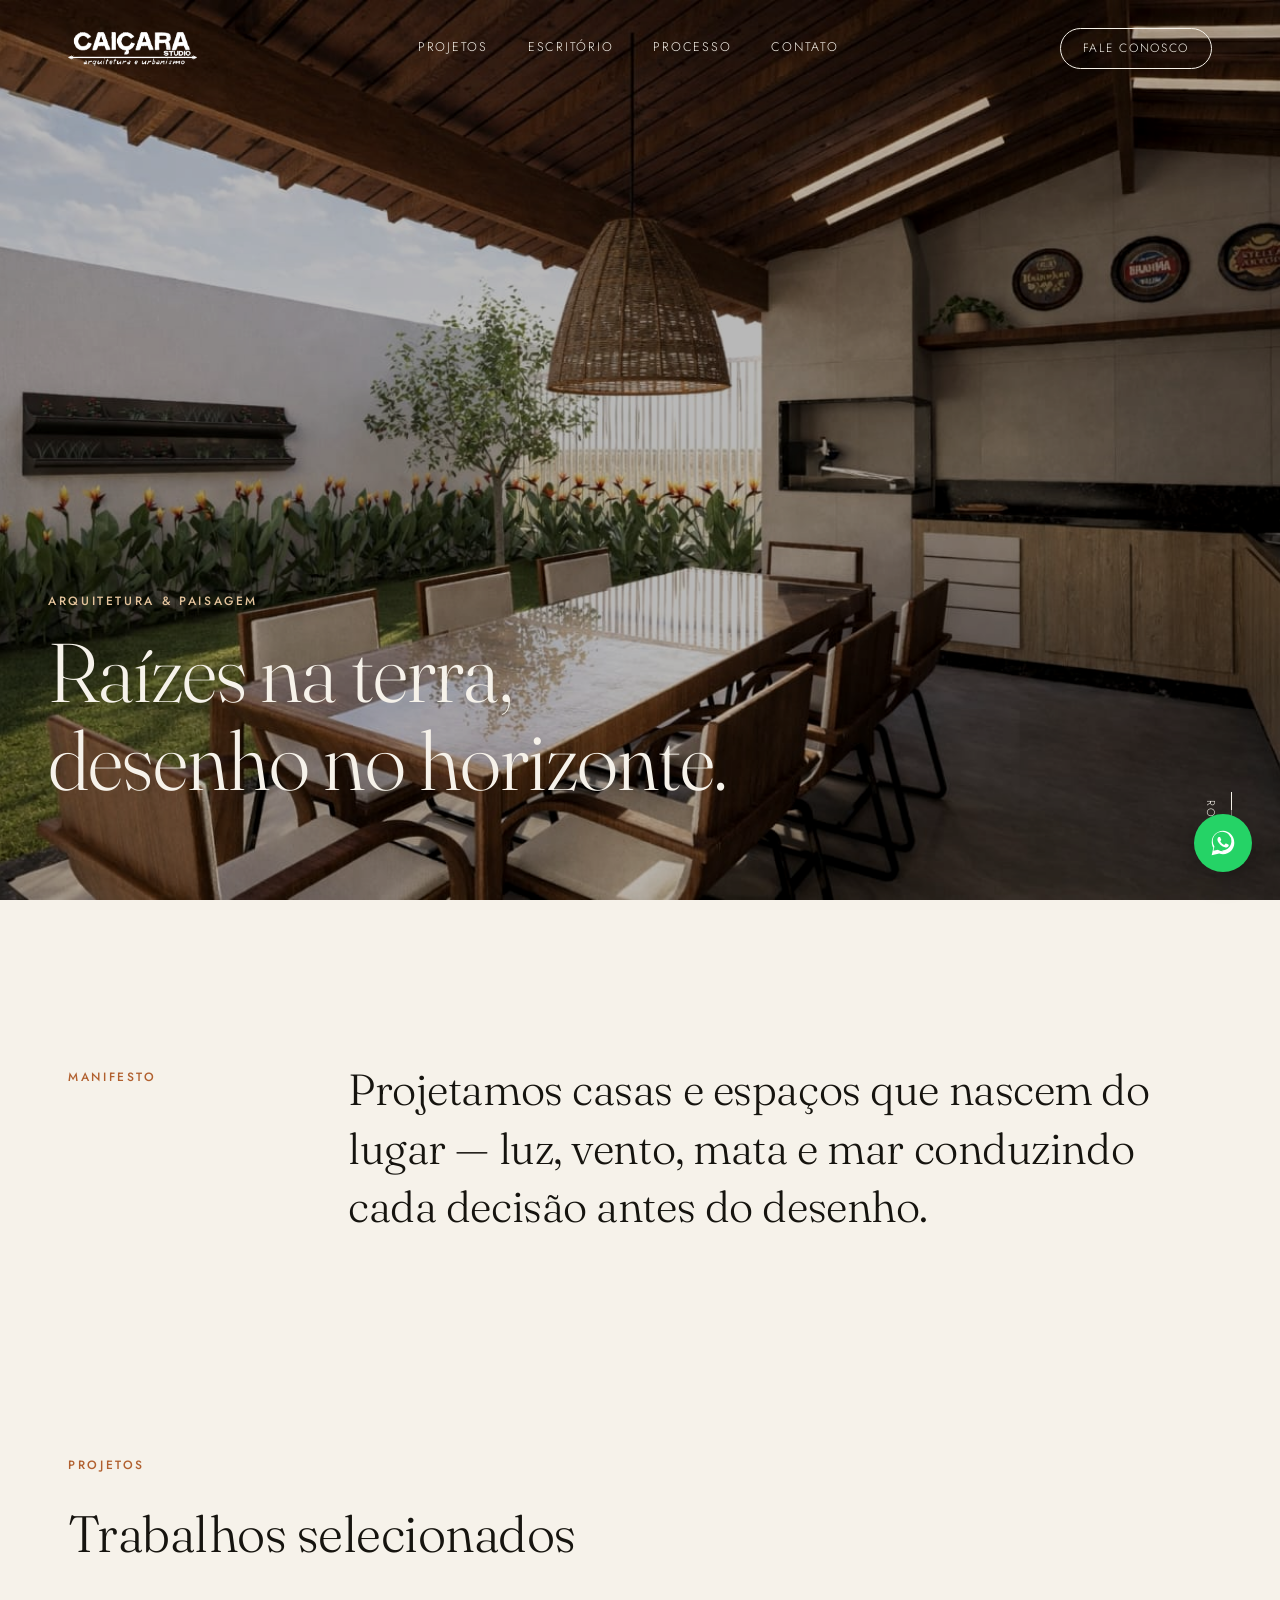
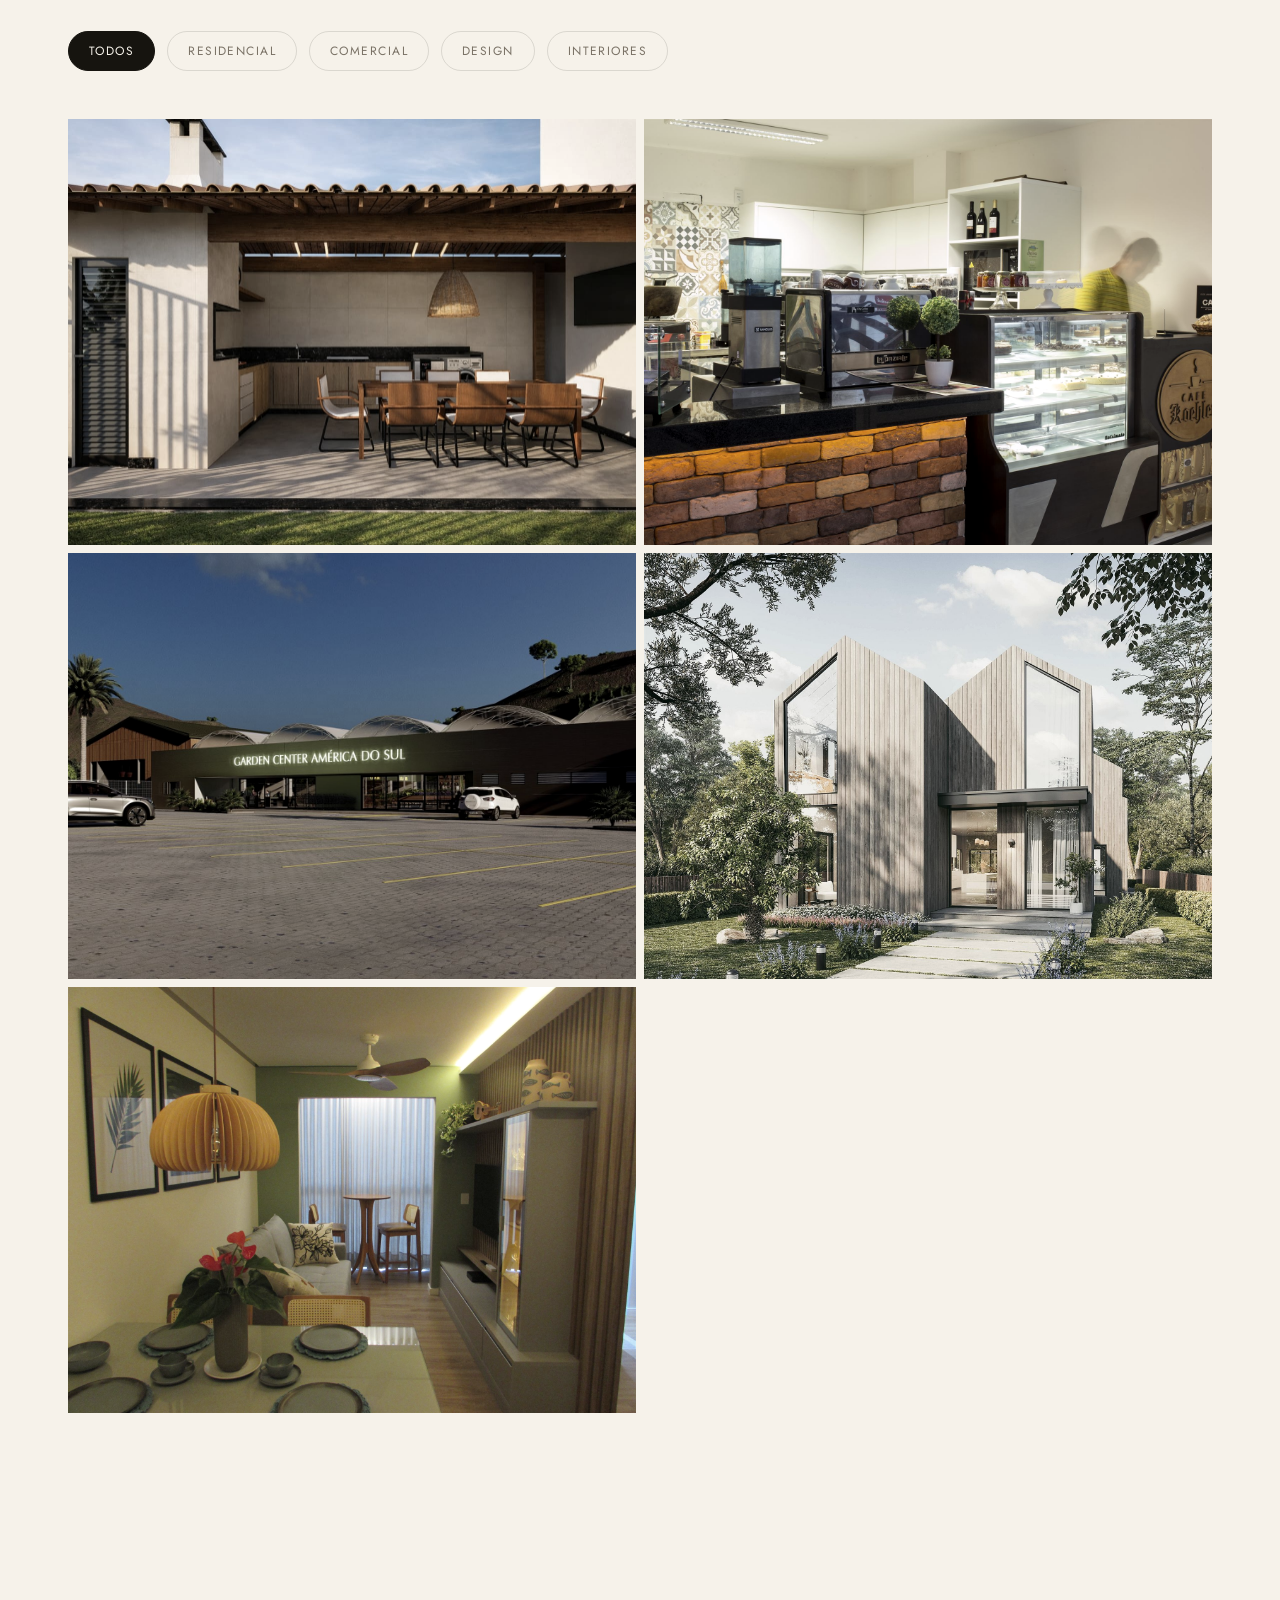
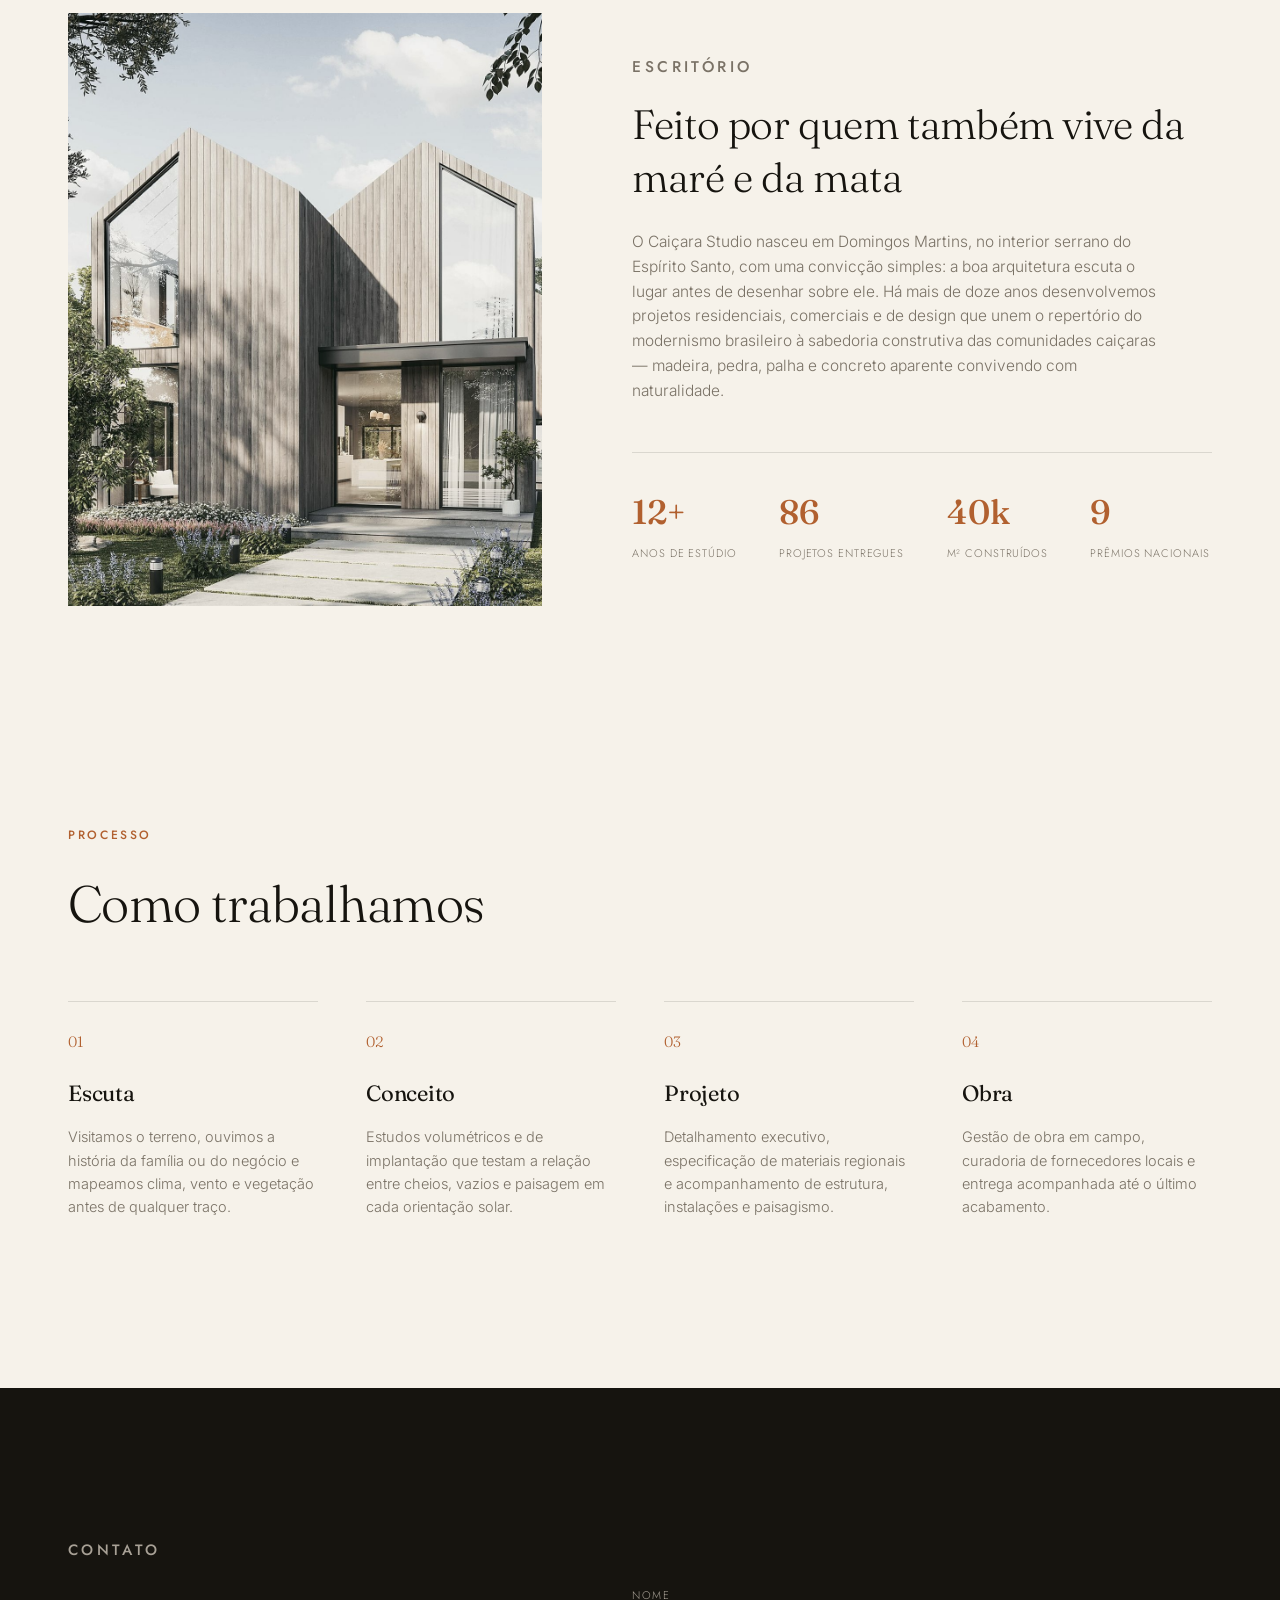
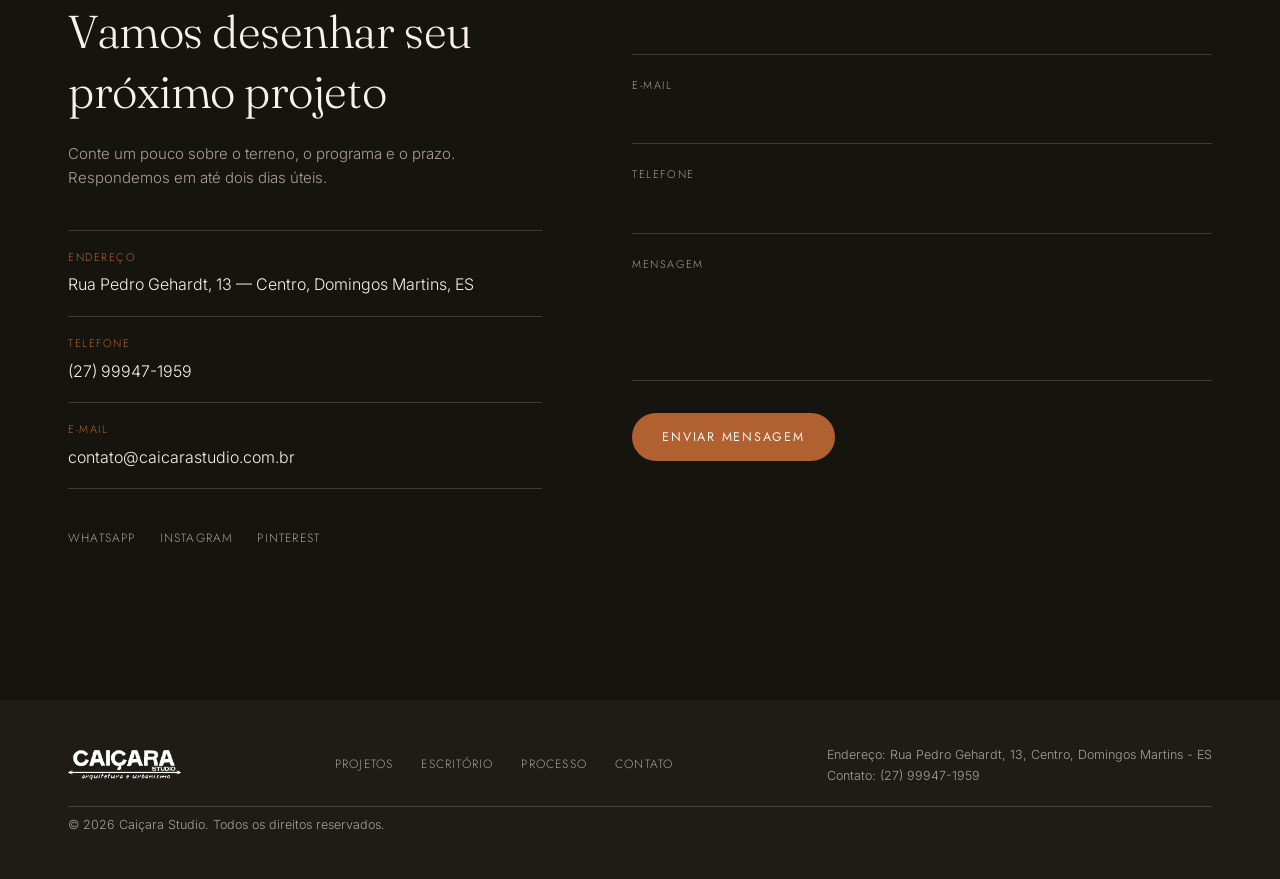
==== commit f51d3f44: "Atualiza site" ====
--- a/index.html
+++ b/index.html
@@ -137,6 +137,16 @@
           </div>
         </a>
 
+        <a href="projeto-apartamento.html" class="project-card reveal" data-category="residencial interiores">
+          <div class="project-img">
+            <img src="assets/img/projeto-apartamento-sala.jpg" alt="Apartamento RS — sala de estar e jantar">
+          </div>
+          <div class="project-info">
+            <h3>Apartamento RS</h3>
+            <p>Residencial — Serra, ES</p>
+          </div>
+        </a>
+
       </div>
     </div>
   </section>
--- a/assets/css/style.css
+++ b/assets/css/style.css
@@ -626,6 +626,16 @@
   font-size: 17px;
   line-height: 1.85;
   margin-bottom: 22px;
+}
+
+.detail-video { padding: 20px 0 40px; }
+.detail-video .section-head { margin-bottom: 32px; }
+.detail-video video {
+  width: 100%;
+  display: block;
+  aspect-ratio: 16/9;
+  background: var(--color-dark);
+  object-fit: cover;
 }
 
 .detail-gallery { padding: 40px 0 150px; }
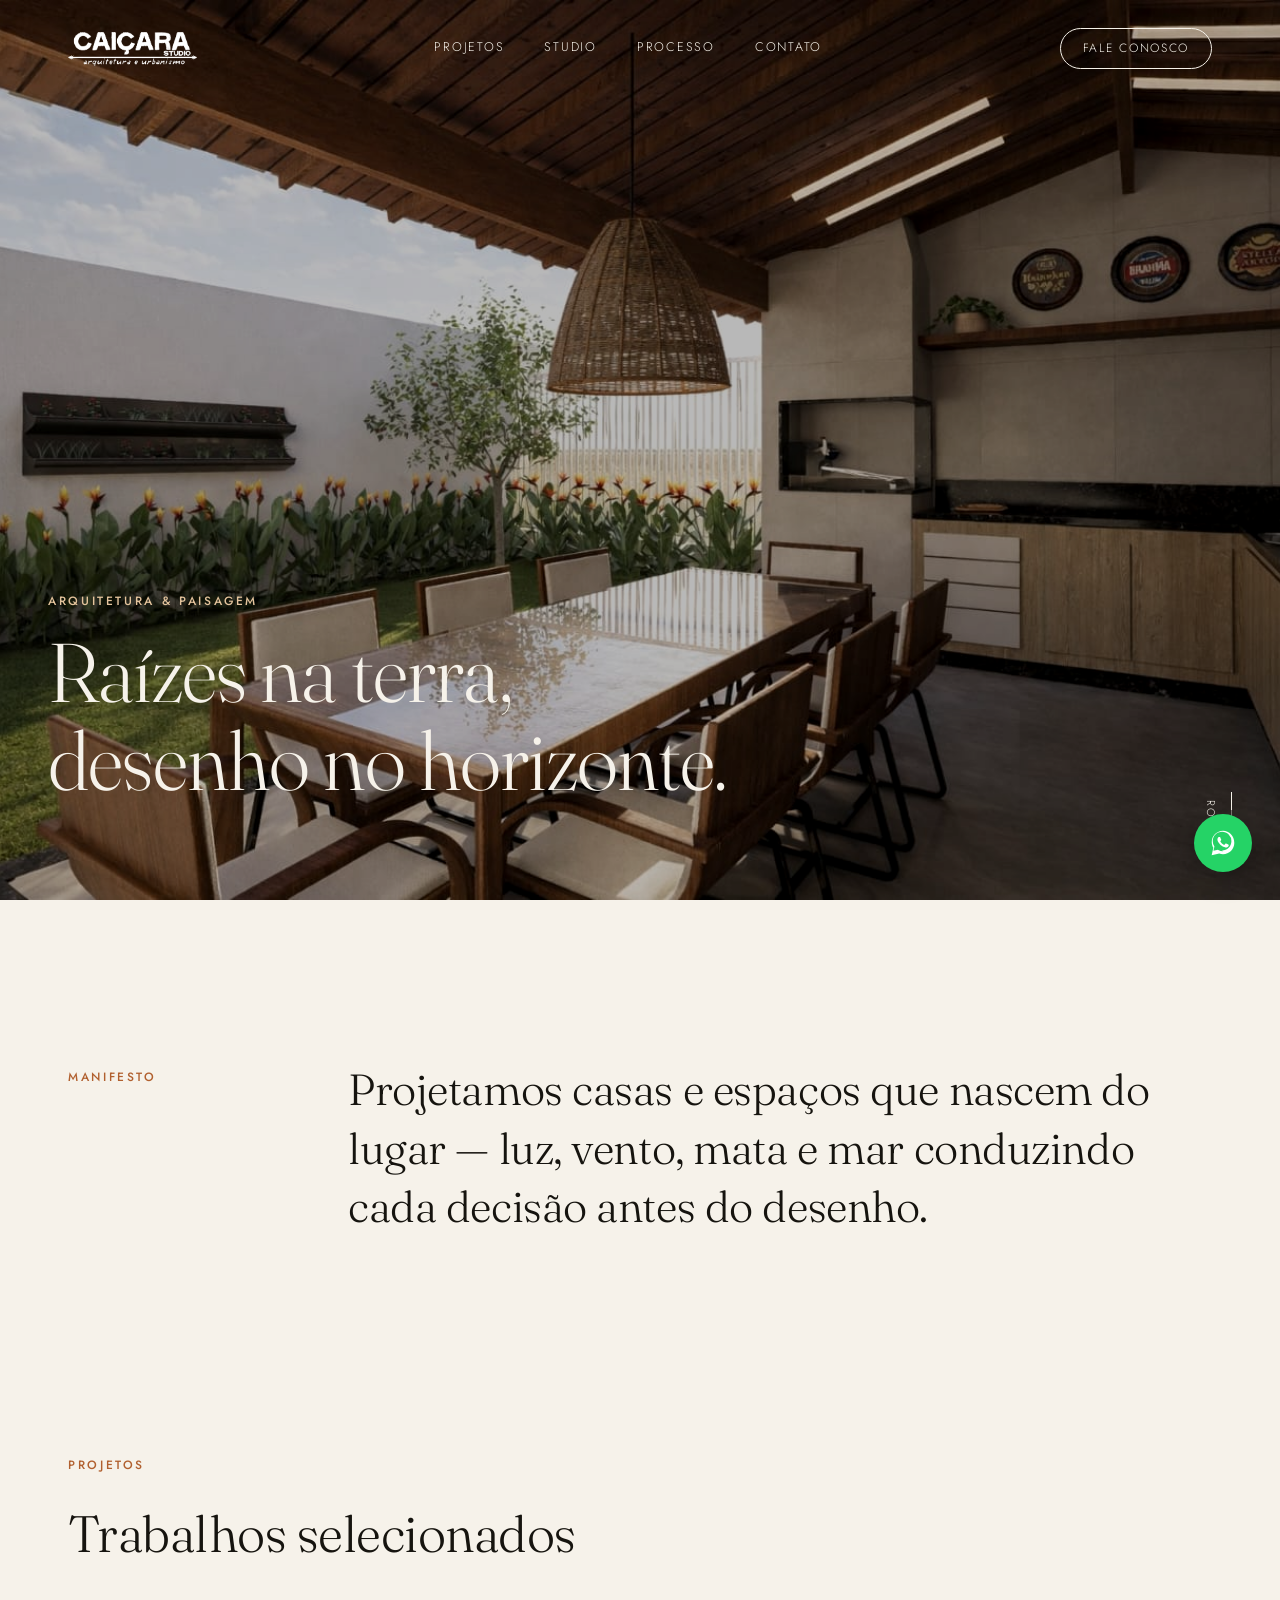
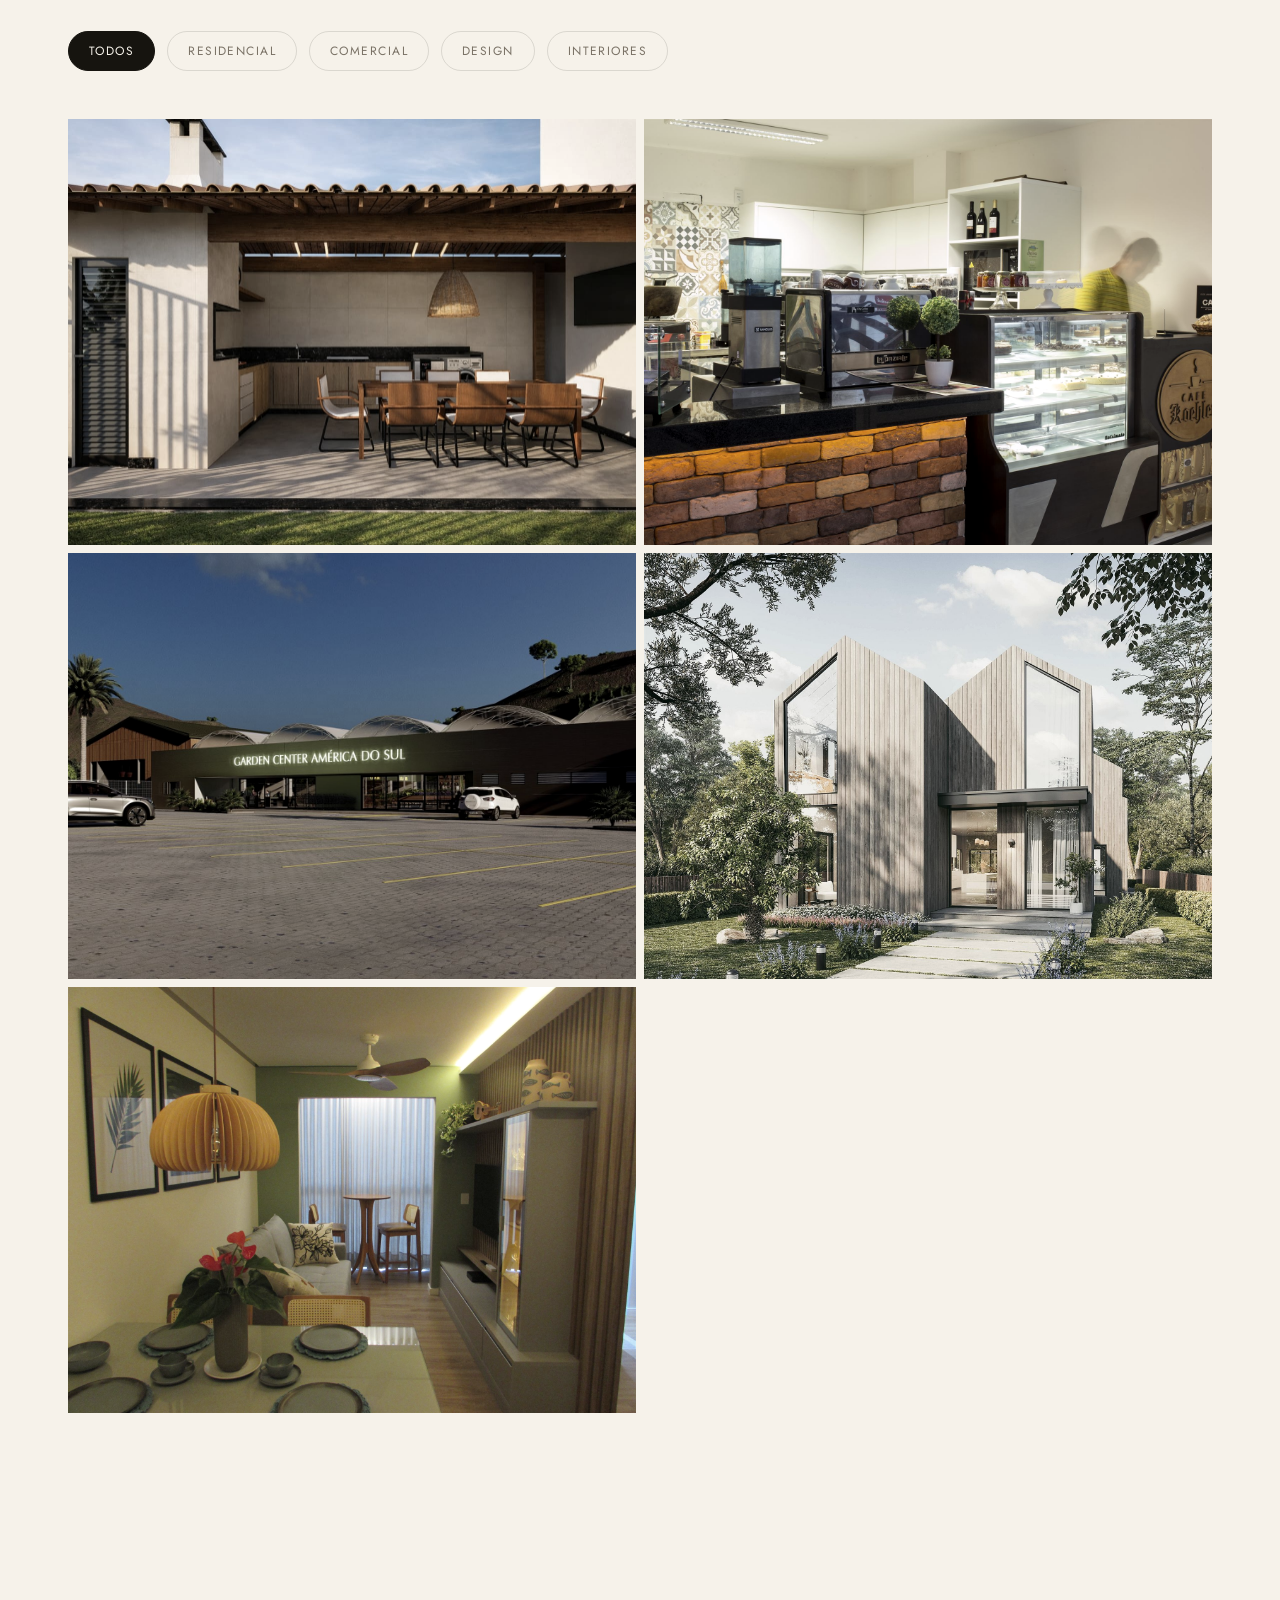
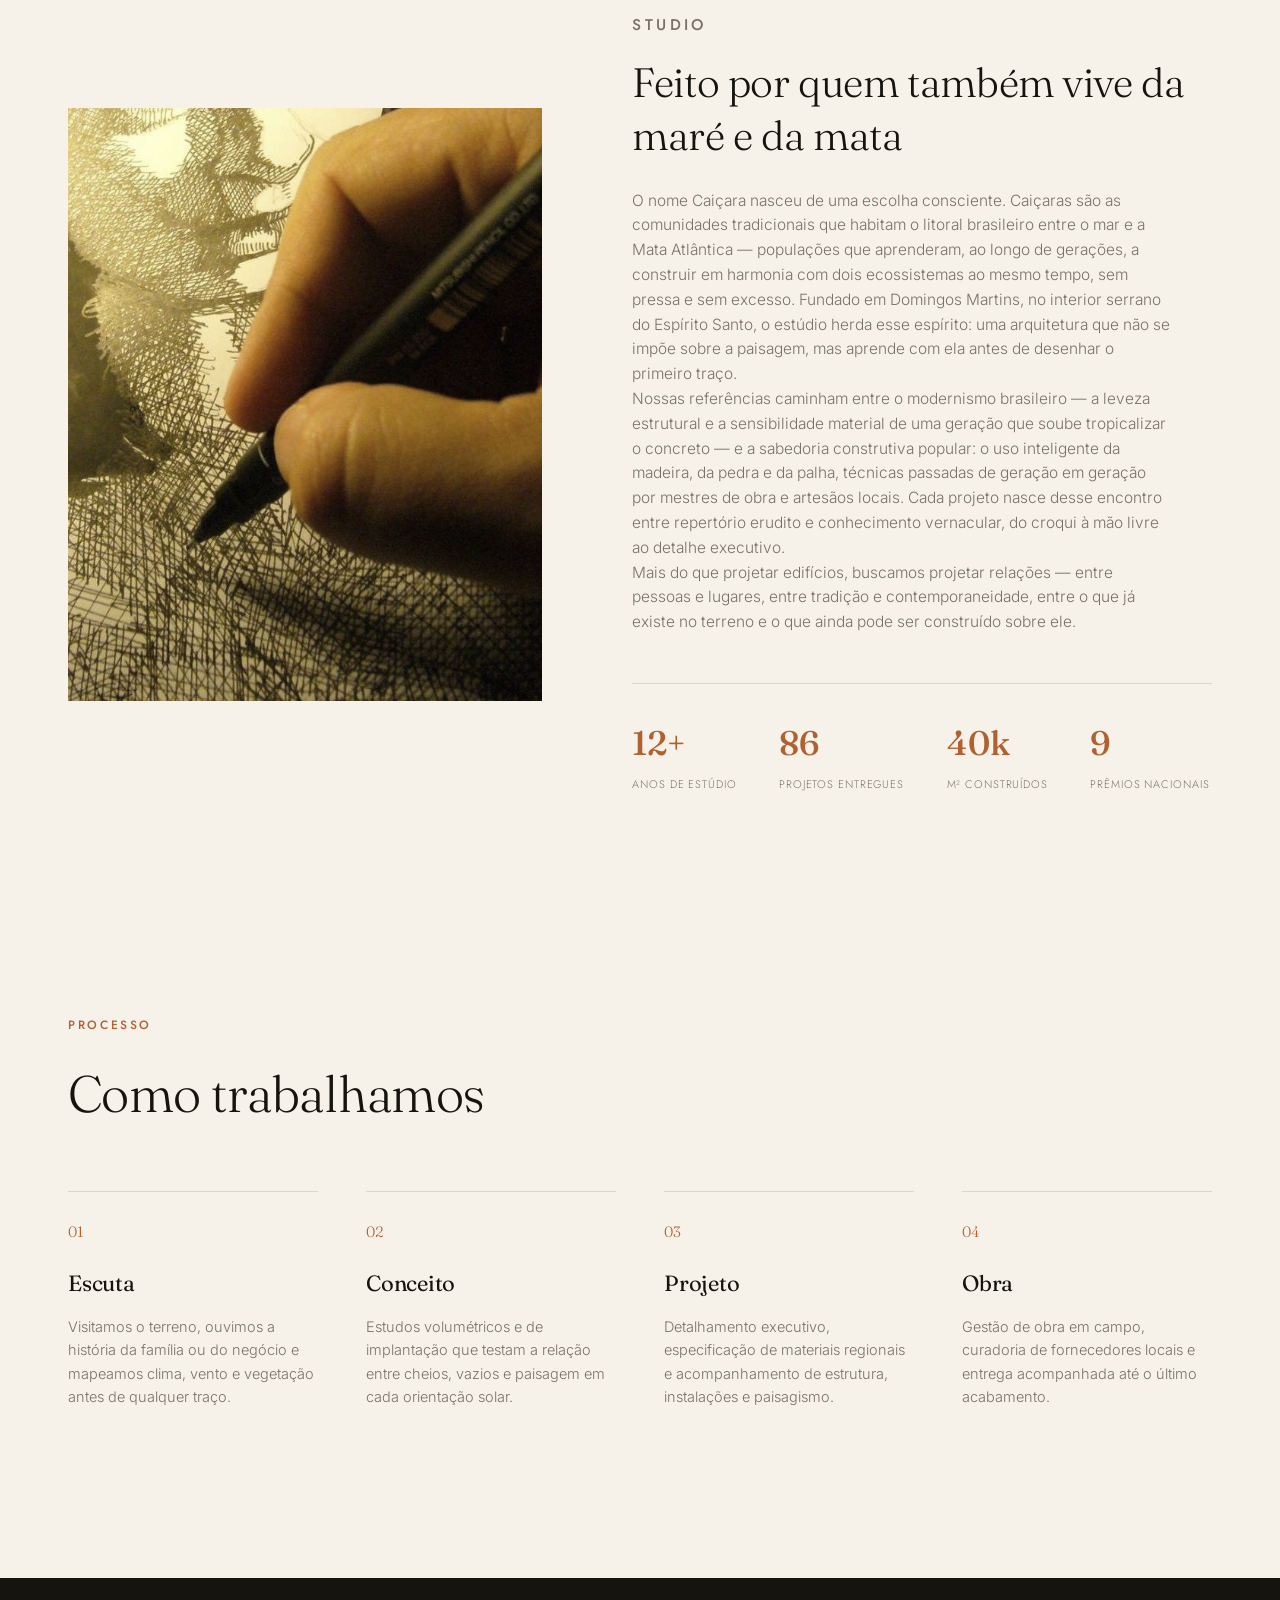
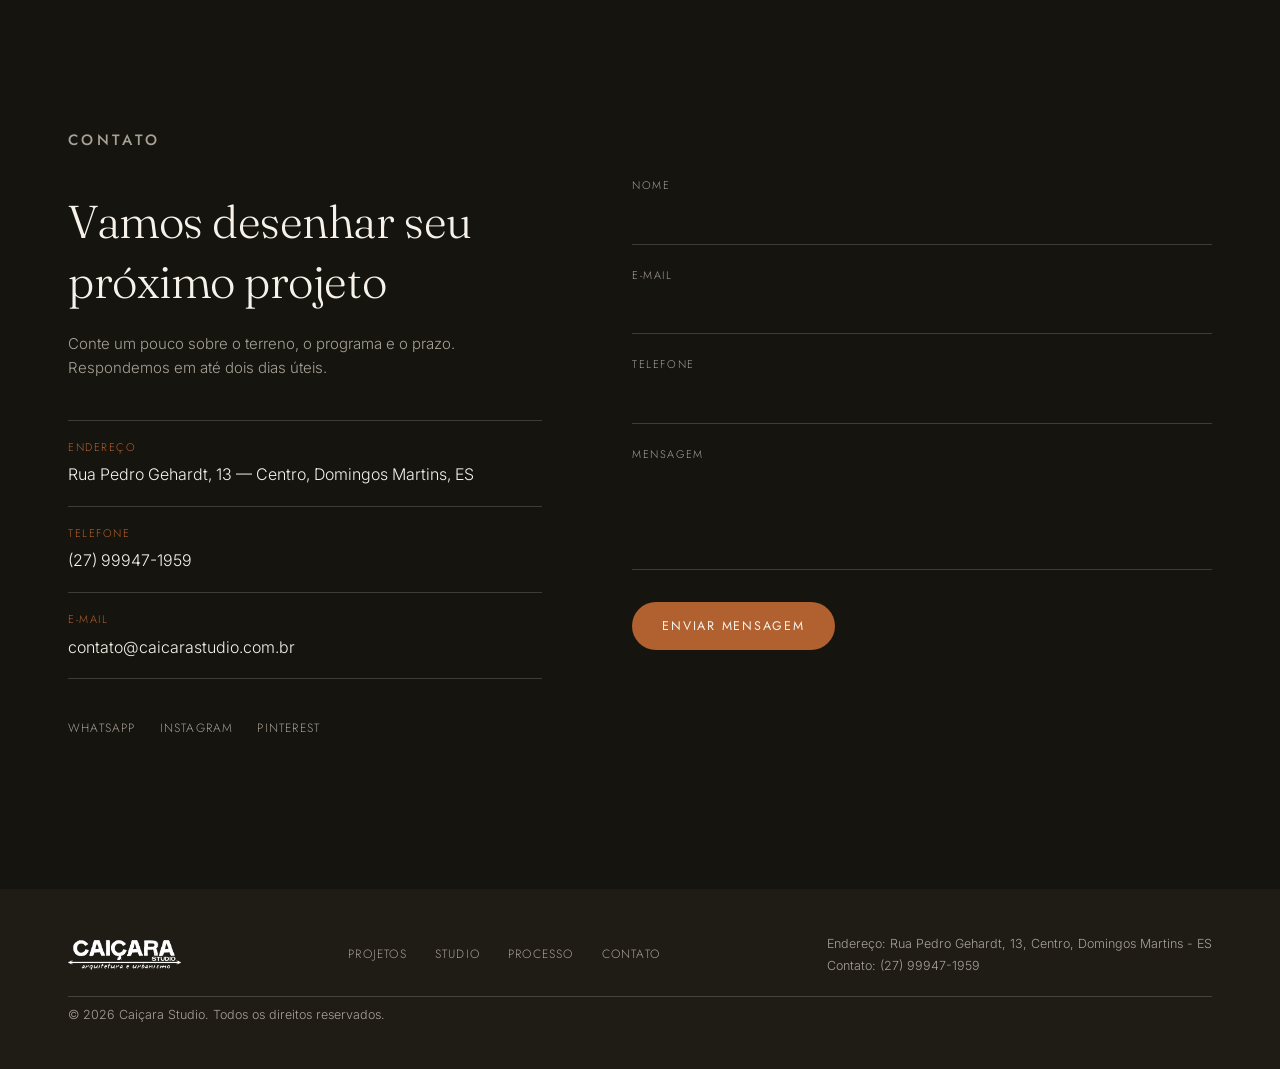
==== commit f42d5bd2: "Atualiza site" ====
--- a/index.html
+++ b/index.html
@@ -1,4 +1,4 @@
-<!DOCTYPE html>
+﻿<!DOCTYPE html>
 <html lang="pt-BR">
 <head>
 <meta charset="UTF-8">
@@ -22,7 +22,7 @@
     <a href="#top" class="logo"><img src="assets/img/brand/logotipo-transparente.png" alt="Caiçara Studio — arquitetura e urbanismo"></a>
     <nav class="main-nav" id="mainNav">
       <a href="#projetos">Projetos</a>
-      <a href="#escritorio">Escritório</a>
+      <a href="#studio">Studio</a>
       <a href="#processo">Processo</a>
       <a href="#contato">Contato</a>
     </nav>
@@ -38,7 +38,7 @@
 <div class="mobile-nav" id="mobileNav">
   <nav>
     <a href="#projetos">Projetos</a>
-    <a href="#escritorio">Escritório</a>
+    <a href="#studio">Studio</a>
     <a href="#processo">Processo</a>
     <a href="#contato">Contato</a>
   </nav>
@@ -137,13 +137,13 @@
           </div>
         </a>
 
-        <a href="projeto-apartamento.html" class="project-card reveal" data-category="residencial interiores">
+        <a href="projeto-apartamento.html" class="project-card reveal" data-category="interiores">
           <div class="project-img">
             <img src="assets/img/projeto-apartamento-sala.jpg" alt="Apartamento RS — sala de estar e jantar">
           </div>
           <div class="project-info">
             <h3>Apartamento RS</h3>
-            <p>Residencial — Serra, ES</p>
+            <p>Interiores — Serra, ES</p>
           </div>
         </a>
 
@@ -152,15 +152,17 @@
   </section>
 
   <!-- ESCRITÓRIO -->
-  <section class="studio" id="escritorio">
+  <section class="studio" id="studio">
     <div class="container split-2">
       <div class="studio-img reveal">
-        <img src="assets/img/projeto-residencia-render.jpg" alt="Projeto Caiçara Studio — residência contemporânea em madeira">
+        <img src="assets/img/estudio-croqui-maos.jpg" alt="Croqui à mão — o processo de desenho da Caiçara Studio">
       </div>
       <div class="studio-text reveal">
-        <p class="eyebrow">Escritório</p>
+        <p class="eyebrow">Studio</p>
         <h2>Feito por quem também vive da maré e da mata</h2>
-        <p>O Caiçara Studio nasceu em Domingos Martins, no interior serrano do Espírito Santo, com uma convicção simples: a boa arquitetura escuta o lugar antes de desenhar sobre ele. Há mais de doze anos desenvolvemos projetos residenciais, comerciais e de design que unem o repertório do modernismo brasileiro à sabedoria construtiva das comunidades caiçaras — madeira, pedra, palha e concreto aparente convivendo com naturalidade.</p>
+        <p>O nome Caiçara nasceu de uma escolha consciente. Caiçaras são as comunidades tradicionais que habitam o litoral brasileiro entre o mar e a Mata Atlântica — populações que aprenderam, ao longo de gerações, a construir em harmonia com dois ecossistemas ao mesmo tempo, sem pressa e sem excesso. Fundado em Domingos Martins, no interior serrano do Espírito Santo, o estúdio herda esse espírito: uma arquitetura que não se impõe sobre a paisagem, mas aprende com ela antes de desenhar o primeiro traço.</p>
+        <p>Nossas referências caminham entre o modernismo brasileiro — a leveza estrutural e a sensibilidade material de uma geração que soube tropicalizar o concreto — e a sabedoria construtiva popular: o uso inteligente da madeira, da pedra e da palha, técnicas passadas de geração em geração por mestres de obra e artesãos locais. Cada projeto nasce desse encontro entre repertório erudito e conhecimento vernacular, do croqui à mão livre ao detalhe executivo.</p>
+        <p>Mais do que projetar edifícios, buscamos projetar relações — entre pessoas e lugares, entre tradição e contemporaneidade, entre o que já existe no terreno e o que ainda pode ser construído sobre ele.</p>
         <div class="stats">
           <div class="stat">
             <strong>12+</strong>
@@ -263,7 +265,7 @@
     <a href="#top" class="logo footer-logo"><img src="assets/img/brand/logotipo-transparente.png" alt="Caiçara Studio — arquitetura e urbanismo"></a>
     <nav class="footer-nav">
       <a href="#projetos">Projetos</a>
-      <a href="#escritorio">Escritório</a>
+      <a href="#studio">Studio</a>
       <a href="#processo">Processo</a>
       <a href="#contato">Contato</a>
     </nav>
